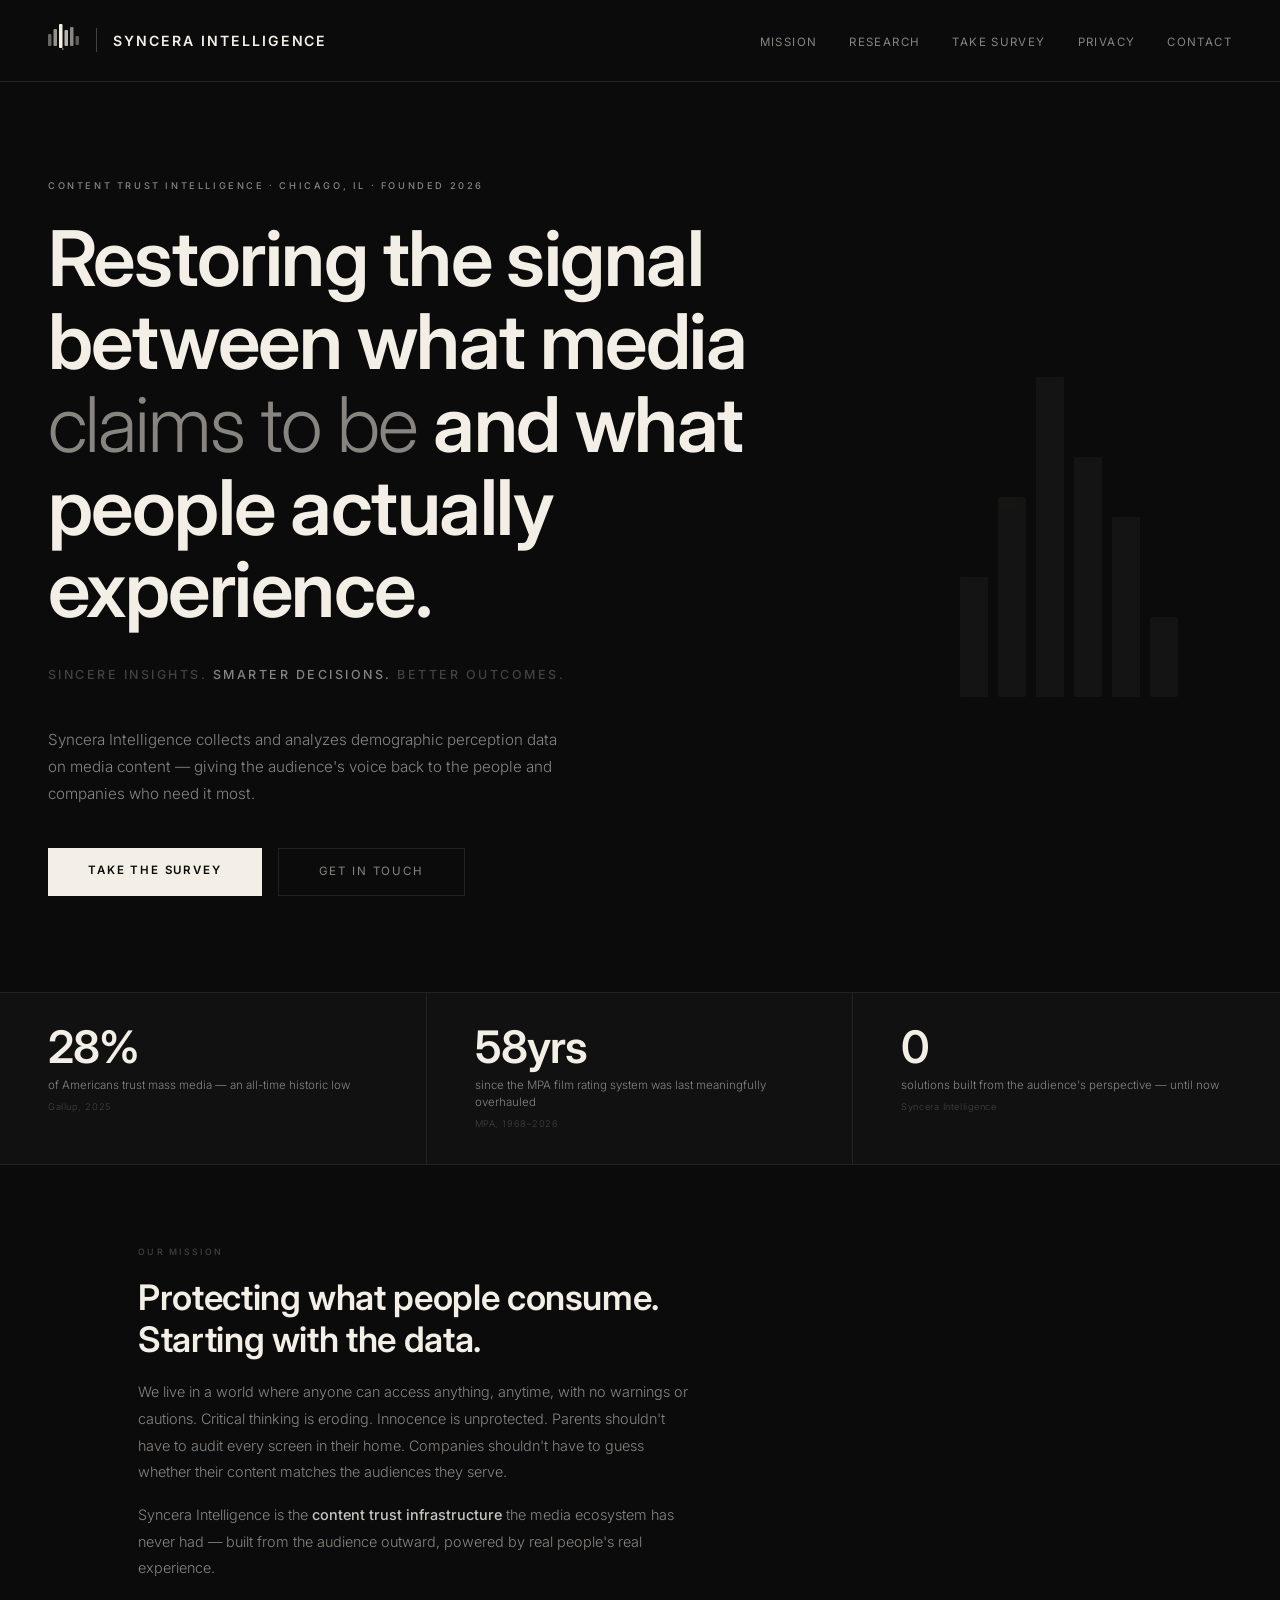
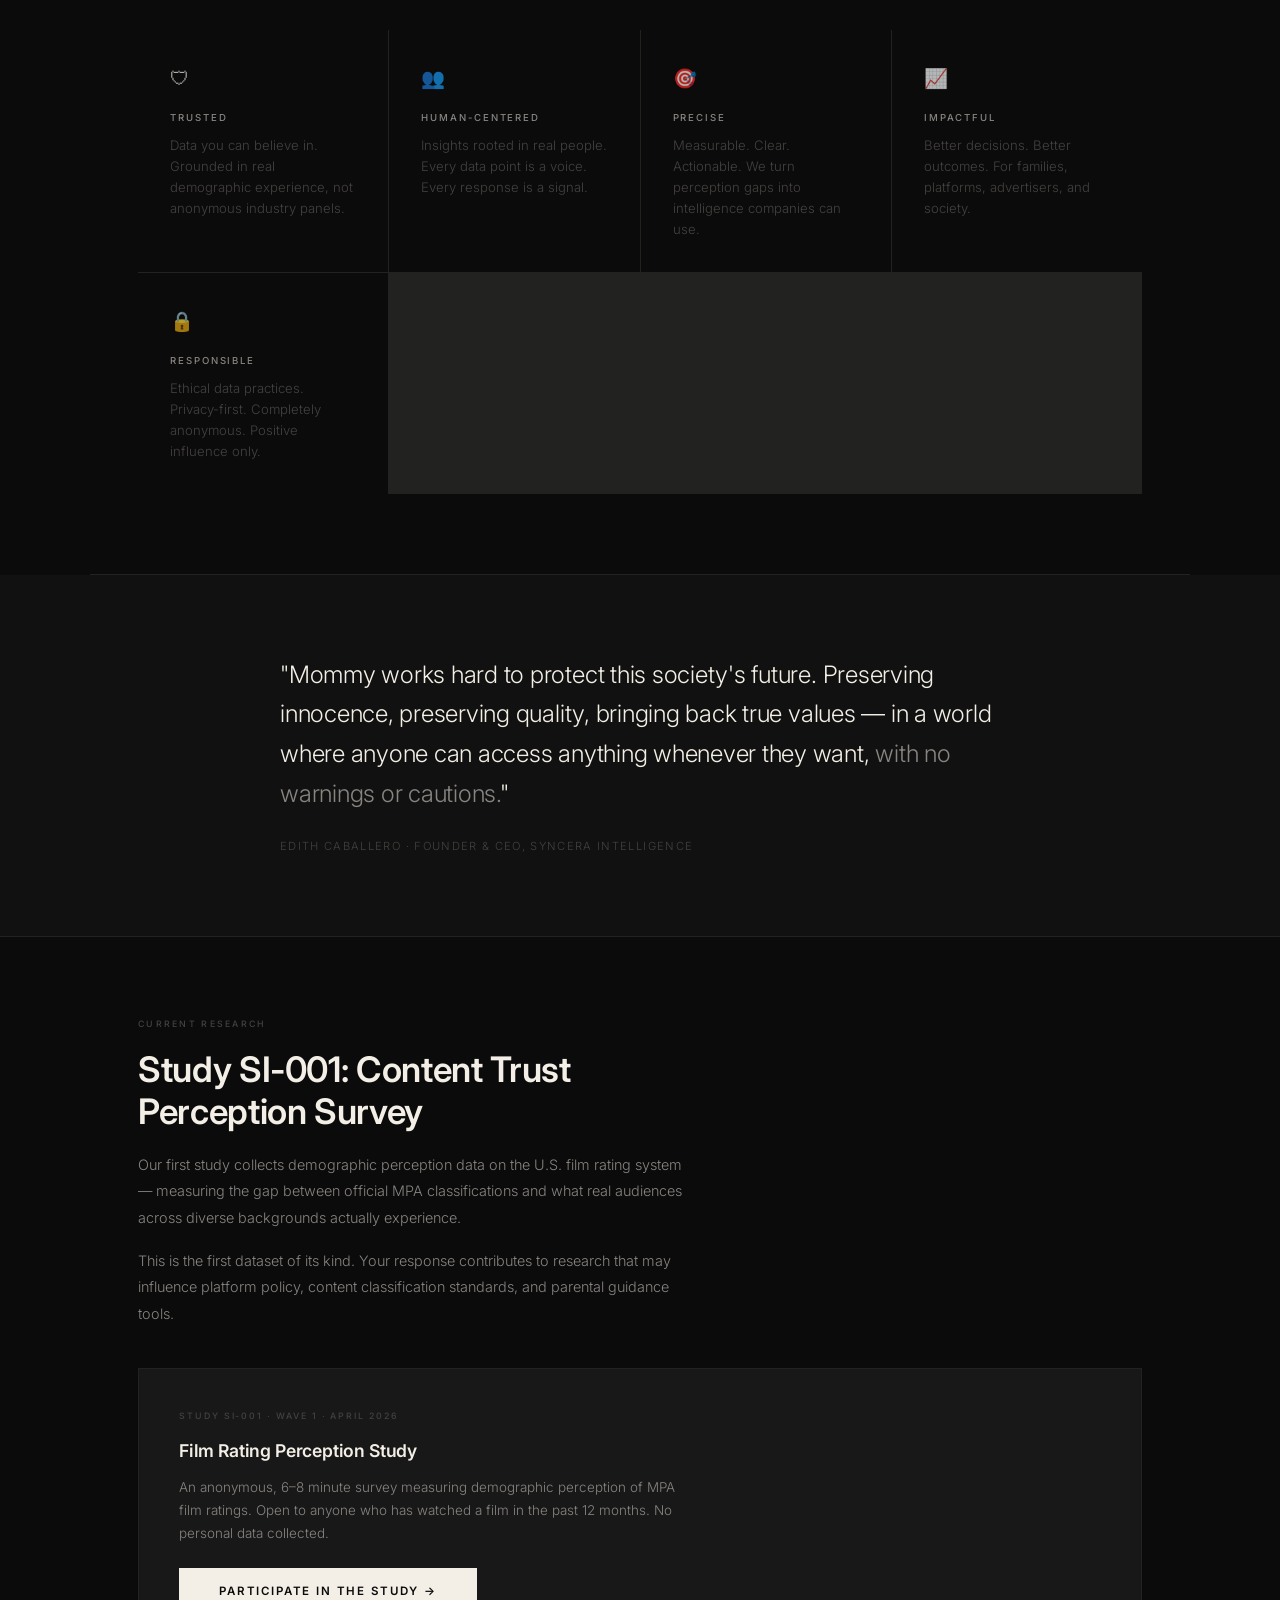
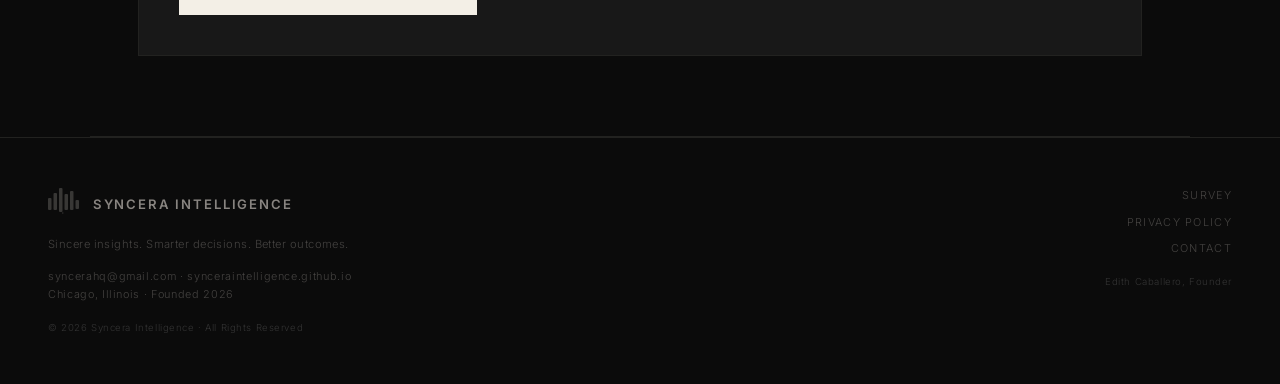
==== index.html @ 9c5837ec "Rename syncera-index.html to index.html" ====
<!DOCTYPE html>
<html lang="en">
<head>
  <meta charset="UTF-8"/>
  <meta name="viewport" content="width=device-width, initial-scale=1.0"/>
  <title>Syncera Intelligence</title>
  <link href="https://fonts.googleapis.com/css2?family=Inter:wght@300;400;500;600&display=swap" rel="stylesheet"/>
  <style>
    *, *::before, *::after { box-sizing: border-box; margin: 0; padding: 0; }

    :root {
      --black:    #0b0b0b;
      --black-2:  #111111;
      --black-3:  #181818;
      --offwhite: #f3efe6;
      --mid:      #888480;
      --dim:      #444240;
      --border:   #222220;
    }

    html { scroll-behavior: smooth; }

    body {
      background: var(--black);
      color: var(--offwhite);
      font-family: 'Inter', sans-serif;
      font-weight: 300;
      line-height: 1.7;
      min-height: 100vh;
    }

    /* NAV */
    nav {
      padding: 1.4rem 3rem;
      display: flex;
      align-items: center;
      justify-content: space-between;
      border-bottom: 1px solid var(--border);
      position: sticky;
      top: 0;
      background: var(--black);
      z-index: 100;
    }

    .nav-brand {
      display: flex;
      align-items: center;
      gap: 1rem;
    }

    .logo-mark svg { width: 32px; height: 28px; }

    .nav-sep { width: 1px; height: 24px; background: var(--dim); }

    .nav-name {
      font-size: 0.88rem;
      font-weight: 600;
      letter-spacing: 0.14em;
      text-transform: uppercase;
      color: var(--offwhite);
    }

    .nav-links {
      display: flex;
      gap: 2rem;
      list-style: none;
    }

    .nav-links a {
      font-size: 0.72rem;
      letter-spacing: 0.12em;
      text-transform: uppercase;
      color: var(--mid);
      text-decoration: none;
      font-weight: 400;
      transition: color 0.15s;
    }

    .nav-links a:hover { color: var(--offwhite); }

    /* HERO */
    .hero {
      min-height: 92vh;
      display: flex;
      flex-direction: column;
      justify-content: center;
      padding: 6rem 3rem;
      border-bottom: 1px solid var(--border);
      position: relative;
      overflow: hidden;
    }

    /* Background bars decoration */
    .hero-bg {
      position: absolute;
      right: 8%;
      top: 50%;
      transform: translateY(-50%);
      display: flex;
      align-items: flex-end;
      gap: 10px;
      opacity: 0.04;
      pointer-events: none;
    }

    .hero-bg-bar {
      width: 28px;
      background: var(--offwhite);
      border-radius: 2px;
    }

    .hero-eyebrow {
      font-size: 0.58rem;
      letter-spacing: 0.28em;
      text-transform: uppercase;
      color: var(--mid);
      margin-bottom: 1.5rem;
      font-weight: 500;
    }

    .hero h1 {
      font-size: clamp(2.4rem, 6vw, 5rem);
      font-weight: 600;
      letter-spacing: -0.02em;
      line-height: 1.08;
      color: var(--offwhite);
      max-width: 720px;
      margin-bottom: 2rem;
    }

    .hero h1 em {
      font-style: normal;
      color: var(--mid);
      font-weight: 300;
    }

    .hero-tagline {
      font-size: 0.78rem;
      letter-spacing: 0.2em;
      text-transform: uppercase;
      color: var(--dim);
      margin-bottom: 2.5rem;
      font-weight: 500;
    }

    .hero-tagline span { color: var(--mid); }

    .hero p {
      font-size: 0.95rem;
      color: var(--mid);
      max-width: 520px;
      line-height: 1.8;
      margin-bottom: 2.5rem;
    }

    .hero-cta {
      display: flex;
      gap: 1rem;
      flex-wrap: wrap;
    }

    .btn-primary {
      background: var(--offwhite);
      color: var(--black);
      padding: 0.85rem 2.5rem;
      font-family: 'Inter', sans-serif;
      font-size: 0.72rem;
      font-weight: 600;
      letter-spacing: 0.16em;
      text-transform: uppercase;
      text-decoration: none;
      transition: background 0.15s;
      display: inline-block;
    }

    .btn-primary:hover { background: #e8e4db; }

    .btn-secondary {
      border: 1px solid var(--border);
      color: var(--mid);
      padding: 0.85rem 2.5rem;
      font-family: 'Inter', sans-serif;
      font-size: 0.72rem;
      font-weight: 400;
      letter-spacing: 0.16em;
      text-transform: uppercase;
      text-decoration: none;
      transition: border-color 0.15s, color 0.15s;
      display: inline-block;
    }

    .btn-secondary:hover { border-color: var(--mid); color: var(--offwhite); }

    /* STATS BAR */
    .stats-bar {
      border-bottom: 1px solid var(--border);
      display: grid;
      grid-template-columns: repeat(3, 1fr);
      background: var(--black-2);
    }

    .stat-item {
      padding: 2rem 3rem;
      border-right: 1px solid var(--border);
    }

    .stat-item:last-child { border-right: none; }

    .stat-num {
      font-size: 2.8rem;
      font-weight: 600;
      color: var(--offwhite);
      letter-spacing: -0.02em;
      line-height: 1;
      margin-bottom: 0.4rem;
    }

    .stat-label {
      font-size: 0.72rem;
      color: var(--mid);
      line-height: 1.5;
    }

    .stat-source {
      font-size: 0.58rem;
      color: var(--dim);
      margin-top: 0.3rem;
      letter-spacing: 0.06em;
    }

    /* SECTION */
    .section {
      padding: 5rem 3rem;
      border-bottom: 1px solid var(--border);
      max-width: 1100px;
      margin: 0 auto;
    }

    .section-eyebrow {
      font-size: 0.55rem;
      letter-spacing: 0.26em;
      text-transform: uppercase;
      color: var(--dim);
      font-weight: 500;
      margin-bottom: 1rem;
    }

    .section h2 {
      font-size: clamp(1.5rem, 3vw, 2.2rem);
      font-weight: 600;
      letter-spacing: -0.01em;
      color: var(--offwhite);
      margin-bottom: 1.2rem;
      max-width: 600px;
      line-height: 1.2;
    }

    .section p {
      font-size: 0.9rem;
      color: var(--mid);
      max-width: 560px;
      line-height: 1.85;
      margin-bottom: 1rem;
    }

    .section p strong { color: var(--light, #c8c4be); font-weight: 500; }

    /* PILLARS */
    .pillars {
      display: grid;
      grid-template-columns: repeat(auto-fit, minmax(220px, 1fr));
      gap: 1px;
      background: var(--border);
      margin-top: 3rem;
    }

    .pillar {
      background: var(--black);
      padding: 2rem;
    }

    .pillar-icon {
      font-size: 1.2rem;
      margin-bottom: 1rem;
      opacity: 0.7;
    }

    .pillar-label {
      font-size: 0.6rem;
      letter-spacing: 0.2em;
      text-transform: uppercase;
      color: var(--mid);
      font-weight: 500;
      margin-bottom: 0.5rem;
    }

    .pillar-text {
      font-size: 0.82rem;
      color: var(--dim);
      line-height: 1.6;
    }

    /* PULLQUOTE */
    .pullquote-section {
      padding: 5rem 3rem;
      border-bottom: 1px solid var(--border);
      background: var(--black-2);
    }

    .pullquote-inner {
      max-width: 720px;
      margin: 0 auto;
    }

    blockquote {
      font-size: clamp(1.1rem, 2.5vw, 1.5rem);
      font-weight: 300;
      color: var(--offwhite);
      line-height: 1.65;
      letter-spacing: -0.01em;
      margin-bottom: 1.5rem;
    }

    blockquote em { color: var(--mid); font-style: normal; }

    .quote-attr {
      font-size: 0.7rem;
      color: var(--dim);
      letter-spacing: 0.12em;
      text-transform: uppercase;
    }

    /* STUDY SECTION */
    .study-block {
      background: var(--black-3);
      border: 1px solid var(--border);
      padding: 2.5rem;
      margin-top: 2.5rem;
    }

    .study-label {
      font-size: 0.55rem;
      letter-spacing: 0.22em;
      text-transform: uppercase;
      color: var(--dim);
      font-weight: 500;
      margin-bottom: 0.8rem;
    }

    .study-title {
      font-size: 1.1rem;
      font-weight: 600;
      color: var(--offwhite);
      margin-bottom: 0.6rem;
      letter-spacing: -0.01em;
    }

    .study-desc {
      font-size: 0.84rem;
      color: var(--mid);
      line-height: 1.7;
      margin-bottom: 1.5rem;
      max-width: 520px;
    }

    /* FOOTER */
    footer {
      padding: 3rem;
      border-top: 1px solid var(--border);
      display: grid;
      grid-template-columns: 1fr auto;
      gap: 2rem;
      align-items: start;
    }

    .footer-left {}

    .footer-brand-full {
      display: flex;
      align-items: center;
      gap: 0.8rem;
      margin-bottom: 0.8rem;
    }

    .footer-name {
      font-size: 0.82rem;
      font-weight: 600;
      letter-spacing: 0.14em;
      text-transform: uppercase;
      color: var(--mid);
    }

    .footer-tagline {
      font-size: 0.7rem;
      color: var(--dim);
      margin-bottom: 0.8rem;
      letter-spacing: 0.04em;
    }

    .footer-contact {
      font-size: 0.68rem;
      color: var(--dim);
      letter-spacing: 0.06em;
    }

    .footer-contact a { color: var(--dim); text-decoration: underline; }

    .footer-links {
      display: flex;
      flex-direction: column;
      gap: 0.5rem;
      align-items: flex-end;
    }

    .footer-links a {
      font-size: 0.68rem;
      letter-spacing: 0.12em;
      text-transform: uppercase;
      color: var(--dim);
      text-decoration: none;
      transition: color 0.12s;
    }

    .footer-links a:hover { color: var(--mid); }

    .footer-copy {
      font-size: 0.6rem;
      color: #333;
      letter-spacing: 0.06em;
      margin-top: 0.5rem;
    }

    @media (max-width: 640px) {
      nav, .hero, .section, footer, .pullquote-section { padding-left: 1.5rem; padding-right: 1.5rem; }
      .stats-bar { grid-template-columns: 1fr; }
      .stat-item { border-right: none; border-bottom: 1px solid var(--border); }
      .hero h1 { font-size: 2rem; }
      footer { grid-template-columns: 1fr; }
      .footer-links { align-items: flex-start; }
      .nav-links { display: none; }
    }
  </style>
</head>
<body>

<!-- NAV -->
<nav>
  <div class="nav-brand">
    <div class="logo-mark">
      <svg viewBox="0 0 32 28" fill="none" xmlns="http://www.w3.org/2000/svg">
        <rect x="0" y="12" width="3.5" height="12" rx="1" fill="#f3efe6" opacity="0.4"/>
        <rect x="5.5" y="7" width="3.5" height="17" rx="1" fill="#f3efe6" opacity="0.6"/>
        <rect x="11" y="2" width="3.5" height="24" rx="1" fill="#f3efe6"/>
        <rect x="16.5" y="8" width="3.5" height="16" rx="1" fill="#f3efe6" opacity="0.75"/>
        <rect x="22" y="5" width="3.5" height="19" rx="1" fill="#f3efe6" opacity="0.55"/>
        <rect x="27.5" y="14" width="3.5" height="9" rx="1" fill="#f3efe6" opacity="0.35"/>
        <rect x="14" y="26" width="1.5" height="2" rx="0.75" fill="#f3efe6" opacity="0.5"/>
      </svg>
    </div>
    <div class="nav-sep"></div>
    <div class="nav-name">Syncera Intelligence</div>
  </div>
  <ul class="nav-links">
    <li><a href="#mission">Mission</a></li>
    <li><a href="#study">Research</a></li>
    <li><a href="survey.html">Take Survey</a></li>
    <li><a href="privacy.html">Privacy</a></li>
    <li><a href="mailto:syncerahq@gmail.com">Contact</a></li>
  </ul>
</nav>

<!-- HERO -->
<section class="hero">
  <div class="hero-bg" aria-hidden="true">
    <div class="hero-bg-bar" style="height:120px"></div>
    <div class="hero-bg-bar" style="height:200px"></div>
    <div class="hero-bg-bar" style="height:320px"></div>
    <div class="hero-bg-bar" style="height:240px"></div>
    <div class="hero-bg-bar" style="height:180px"></div>
    <div class="hero-bg-bar" style="height:80px"></div>
  </div>

  <div class="hero-eyebrow">Content Trust Intelligence · Chicago, IL · Founded 2026</div>
  <h1>Restoring the signal between what media <em>claims to be</em> and what people actually experience.</h1>
  <div class="hero-tagline">Sincere insights. <span>Smarter decisions.</span> Better outcomes.</div>
  <p>Syncera Intelligence collects and analyzes demographic perception data on media content — giving the audience's voice back to the people and companies who need it most.</p>
  <div class="hero-cta">
    <a href="survey.html" class="btn-primary">Take the Survey</a>
    <a href="mailto:syncerahq@gmail.com" class="btn-secondary">Get in Touch</a>
  </div>
</section>

<!-- STATS BAR -->
<div class="stats-bar">
  <div class="stat-item">
    <div class="stat-num">28%</div>
    <div class="stat-label">of Americans trust mass media — an all-time historic low</div>
    <div class="stat-source">Gallup, 2025</div>
  </div>
  <div class="stat-item">
    <div class="stat-num">58yrs</div>
    <div class="stat-label">since the MPA film rating system was last meaningfully overhauled</div>
    <div class="stat-source">MPA, 1968–2026</div>
  </div>
  <div class="stat-item">
    <div class="stat-num">0</div>
    <div class="stat-label">solutions built from the audience's perspective — until now</div>
    <div class="stat-source">Syncera Intelligence</div>
  </div>
</div>

<!-- MISSION -->
<section class="section" id="mission">
  <div class="section-eyebrow">Our Mission</div>
  <h2>Protecting what people consume. Starting with the data.</h2>
  <p>We live in a world where anyone can access anything, anytime, with no warnings or cautions. Critical thinking is eroding. Innocence is unprotected. Parents shouldn't have to audit every screen in their home. Companies shouldn't have to guess whether their content matches the audiences they serve.</p>
  <p>Syncera Intelligence is the <strong>content trust infrastructure</strong> the media ecosystem has never had — built from the audience outward, powered by real people's real experience.</p>

  <div class="pillars">
    <div class="pillar">
      <div class="pillar-icon">🛡</div>
      <div class="pillar-label">Trusted</div>
      <div class="pillar-text">Data you can believe in. Grounded in real demographic experience, not anonymous industry panels.</div>
    </div>
    <div class="pillar">
      <div class="pillar-icon">👥</div>
      <div class="pillar-label">Human-Centered</div>
      <div class="pillar-text">Insights rooted in real people. Every data point is a voice. Every response is a signal.</div>
    </div>
    <div class="pillar">
      <div class="pillar-icon">🎯</div>
      <div class="pillar-label">Precise</div>
      <div class="pillar-text">Measurable. Clear. Actionable. We turn perception gaps into intelligence companies can use.</div>
    </div>
    <div class="pillar">
      <div class="pillar-icon">📈</div>
      <div class="pillar-label">Impactful</div>
      <div class="pillar-text">Better decisions. Better outcomes. For families, platforms, advertisers, and society.</div>
    </div>
    <div class="pillar">
      <div class="pillar-icon">🔒</div>
      <div class="pillar-label">Responsible</div>
      <div class="pillar-text">Ethical data practices. Privacy-first. Completely anonymous. Positive influence only.</div>
    </div>
  </div>
</section>

<!-- PULLQUOTE -->
<div class="pullquote-section">
  <div class="pullquote-inner">
    <blockquote>"Mommy works hard to protect this society's future. Preserving innocence, preserving quality, bringing back true values — in a world where anyone can access anything whenever they want, <em>with no warnings or cautions.</em>"</blockquote>
    <div class="quote-attr">Edith Caballero · Founder & CEO, Syncera Intelligence</div>
  </div>
</div>

<!-- STUDY -->
<section class="section" id="study">
  <div class="section-eyebrow">Current Research</div>
  <h2>Study SI-001: Content Trust Perception Survey</h2>
  <p>Our first study collects demographic perception data on the U.S. film rating system — measuring the gap between official MPA classifications and what real audiences across diverse backgrounds actually experience.</p>
  <p>This is the first dataset of its kind. Your response contributes to research that may influence platform policy, content classification standards, and parental guidance tools.</p>

  <div class="study-block">
    <div class="study-label">Study SI-001 · Wave 1 · April 2026</div>
    <div class="study-title">Film Rating Perception Study</div>
    <div class="study-desc">An anonymous, 6–8 minute survey measuring demographic perception of MPA film ratings. Open to anyone who has watched a film in the past 12 months. No personal data collected.</div>
    <a href="survey.html" class="btn-primary">Participate in the Study →</a>
  </div>
</section>

<!-- FOOTER -->
<footer>
  <div class="footer-left">
    <div class="footer-brand-full">
      <div class="logo-mark">
        <svg viewBox="0 0 32 28" fill="none" xmlns="http://www.w3.org/2000/svg">
          <rect x="0" y="12" width="3.5" height="12" rx="1" fill="#444240" opacity="0.8"/>
          <rect x="5.5" y="7" width="3.5" height="17" rx="1" fill="#444240" opacity="0.8"/>
          <rect x="11" y="2" width="3.5" height="24" rx="1" fill="#444240" opacity="0.8"/>
          <rect x="16.5" y="8" width="3.5" height="16" rx="1" fill="#444240" opacity="0.8"/>
          <rect x="22" y="5" width="3.5" height="19" rx="1" fill="#444240" opacity="0.8"/>
          <rect x="27.5" y="14" width="3.5" height="9" rx="1" fill="#444240" opacity="0.8"/>
          <rect x="14" y="26" width="1.5" height="2" rx="0.75" fill="#444240" opacity="0.5"/>
        </svg>
      </div>
      <div class="footer-name">Syncera Intelligence</div>
    </div>
    <div class="footer-tagline">Sincere insights. Smarter decisions. Better outcomes.</div>
    <div class="footer-contact">
      syncerahq@gmail.com · synceraintelligence.github.io<br/>
      Chicago, Illinois · Founded 2026
    </div>
    <div class="footer-copy" style="margin-top:1rem">© 2026 Syncera Intelligence · All Rights Reserved</div>
  </div>
  <div class="footer-links">
    <a href="survey.html">Survey</a>
    <a href="privacy.html">Privacy Policy</a>
    <a href="mailto:syncerahq@gmail.com">Contact</a>
    <div class="footer-copy">Edith Caballero, Founder</div>
  </div>
</footer>

</body>
</html>
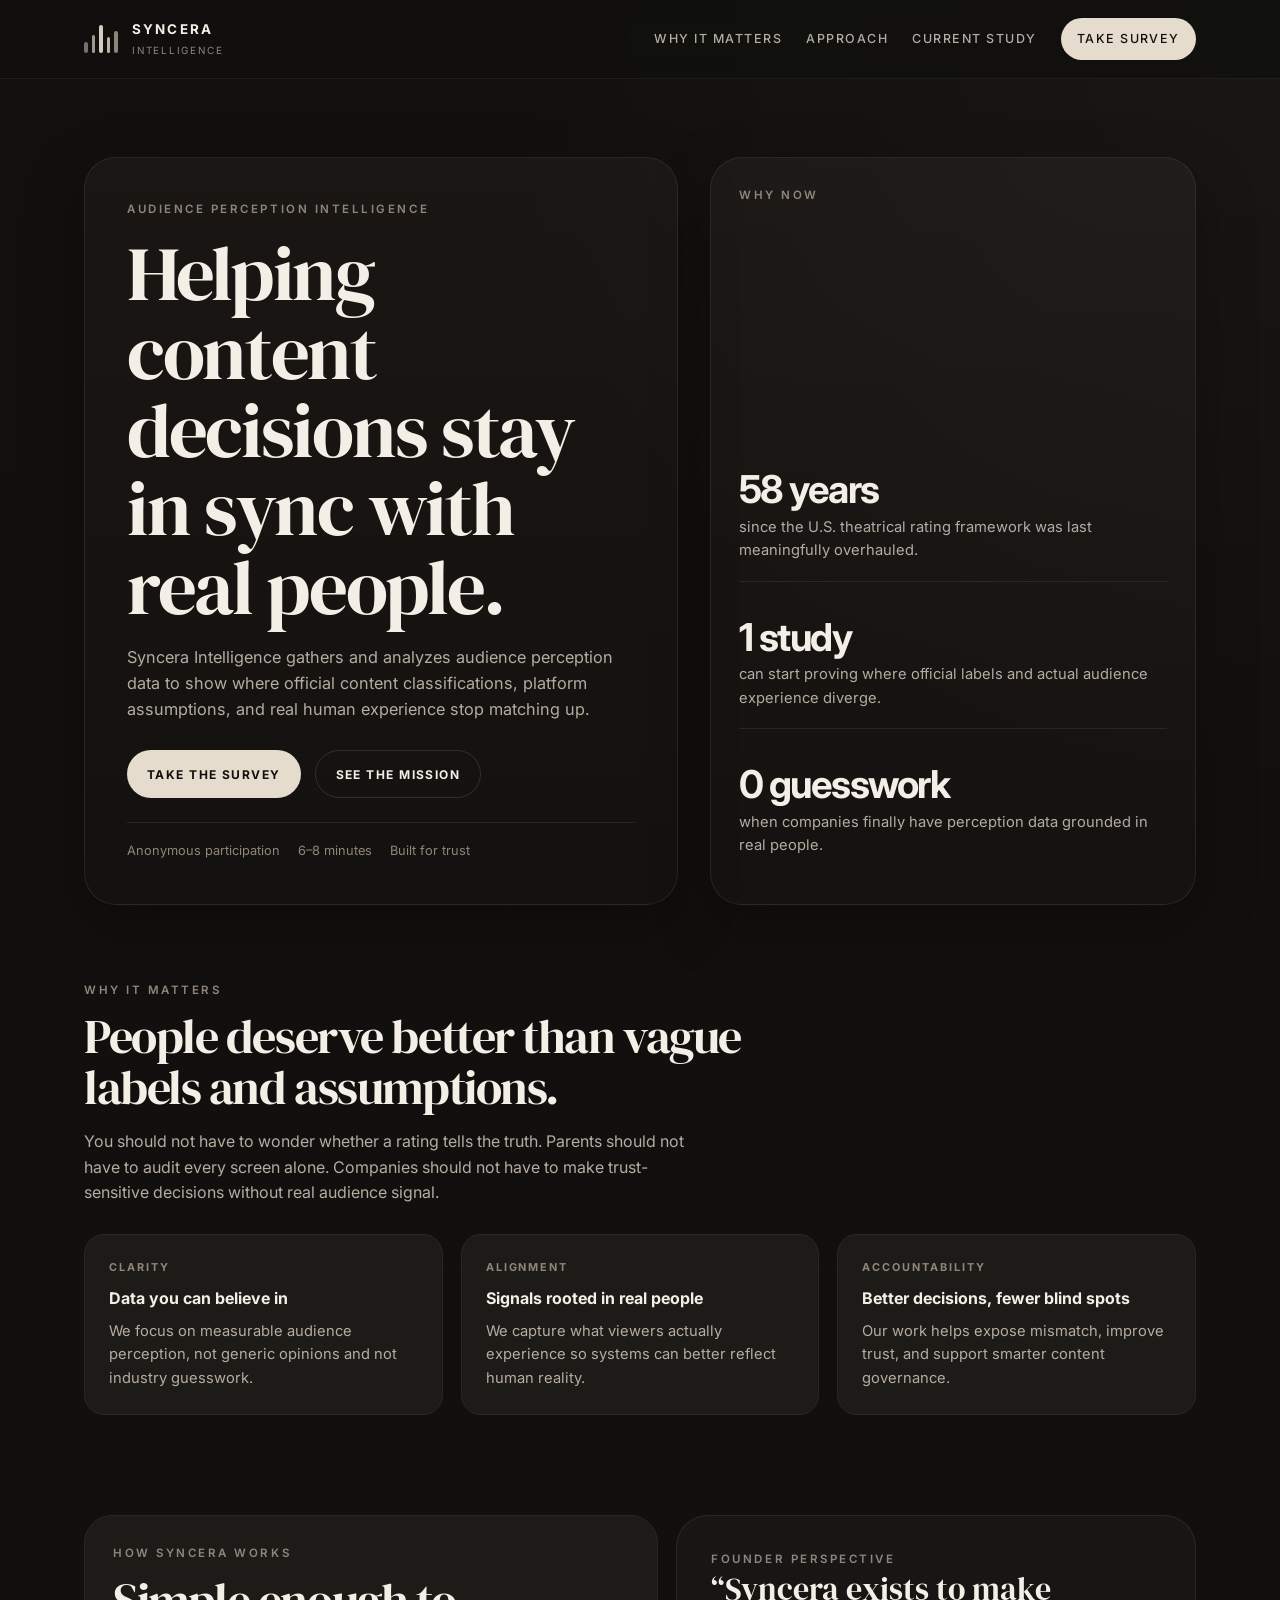
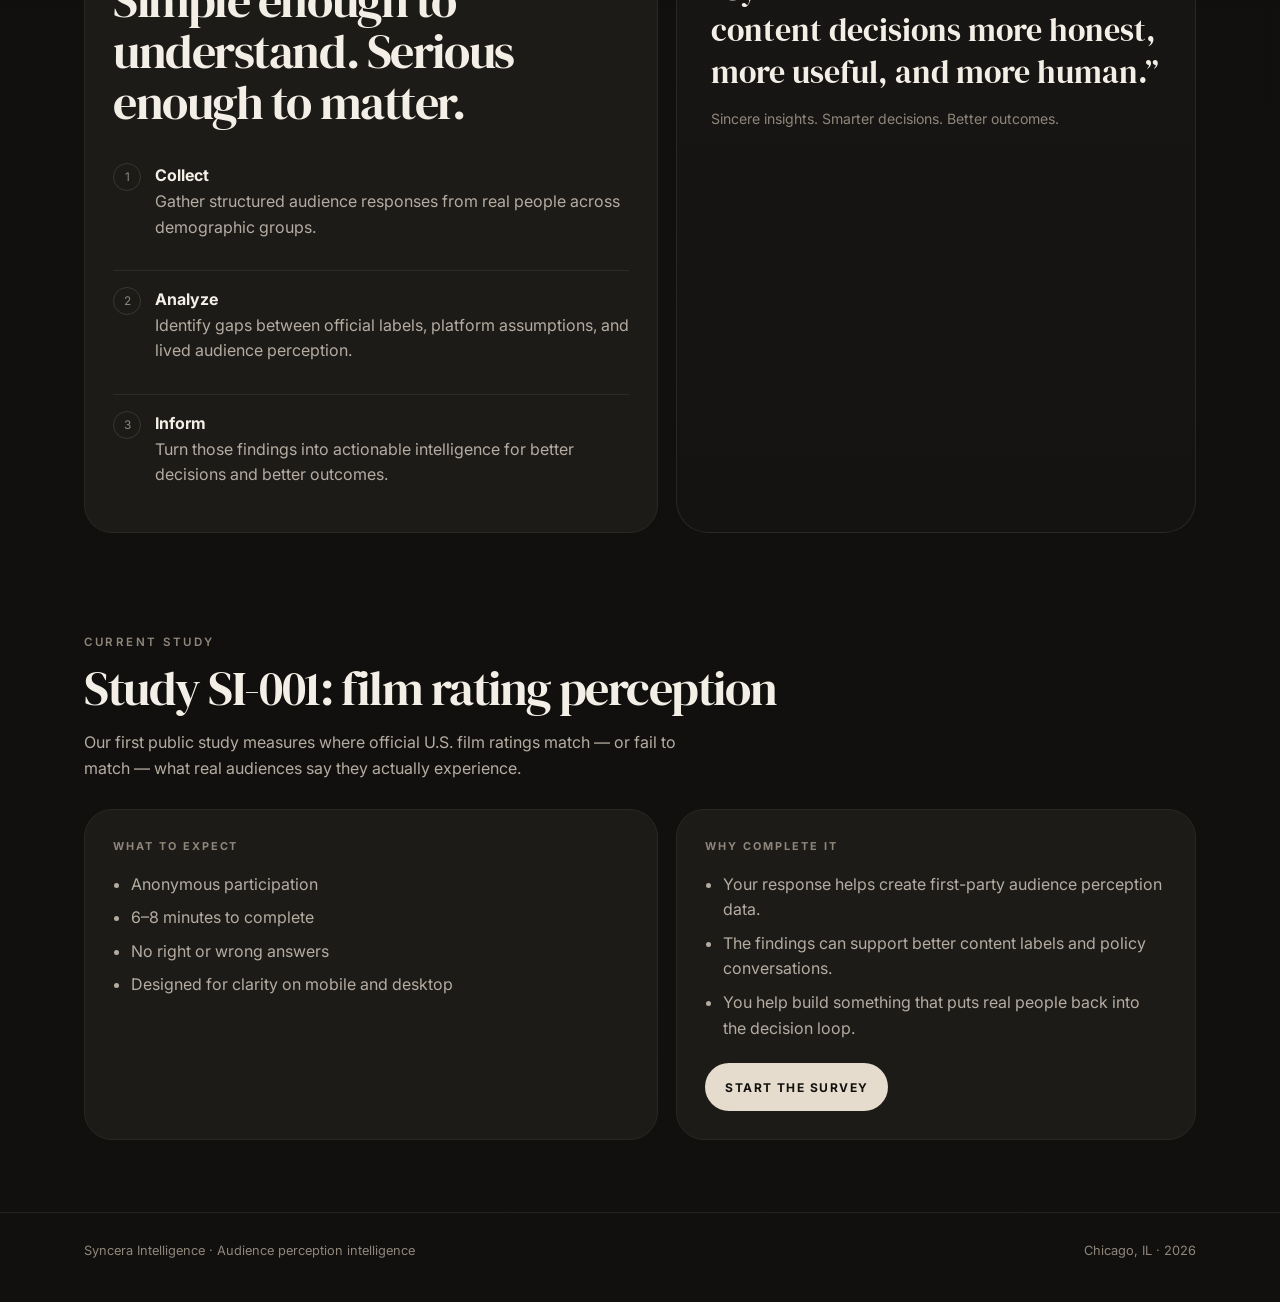
==== commit 875ed4b9: "Rename syncera_index_rewrite.html to index.html" ====
--- a/index.html
+++ b/index.html
@@ -1,604 +1,381 @@
 <!DOCTYPE html>
 <html lang="en">
 <head>
-  <meta charset="UTF-8"/>
-  <meta name="viewport" content="width=device-width, initial-scale=1.0"/>
+  <meta charset="UTF-8" />
+  <meta name="viewport" content="width=device-width, initial-scale=1.0" />
   <title>Syncera Intelligence</title>
-  <link href="https://fonts.googleapis.com/css2?family=Inter:wght@300;400;500;600&display=swap" rel="stylesheet"/>
+  <link rel="preconnect" href="https://fonts.googleapis.com">
+  <link rel="preconnect" href="https://fonts.gstatic.com" crossorigin>
+  <link href="https://fonts.googleapis.com/css2?family=Inter:wght@300;400;500;600;700&family=DM+Serif+Display:ital@0;1&display=swap" rel="stylesheet">
   <style>
-    *, *::before, *::after { box-sizing: border-box; margin: 0; padding: 0; }
-
-    :root {
-      --black:    #0b0b0b;
-      --black-2:  #111111;
-      --black-3:  #181818;
-      --offwhite: #f3efe6;
-      --mid:      #888480;
-      --dim:      #444240;
-      --border:   #222220;
-    }
-
-    html { scroll-behavior: smooth; }
-
-    body {
-      background: var(--black);
-      color: var(--offwhite);
-      font-family: 'Inter', sans-serif;
-      font-weight: 300;
-      line-height: 1.7;
-      min-height: 100vh;
-    }
-
-    /* NAV */
-    nav {
-      padding: 1.4rem 3rem;
-      display: flex;
-      align-items: center;
-      justify-content: space-between;
-      border-bottom: 1px solid var(--border);
-      position: sticky;
-      top: 0;
-      background: var(--black);
-      z-index: 100;
-    }
-
-    .nav-brand {
-      display: flex;
-      align-items: center;
-      gap: 1rem;
-    }
-
-    .logo-mark svg { width: 32px; height: 28px; }
-
-    .nav-sep { width: 1px; height: 24px; background: var(--dim); }
-
-    .nav-name {
-      font-size: 0.88rem;
-      font-weight: 600;
-      letter-spacing: 0.14em;
-      text-transform: uppercase;
-      color: var(--offwhite);
-    }
-
-    .nav-links {
-      display: flex;
-      gap: 2rem;
-      list-style: none;
-    }
-
-    .nav-links a {
-      font-size: 0.72rem;
-      letter-spacing: 0.12em;
-      text-transform: uppercase;
-      color: var(--mid);
-      text-decoration: none;
-      font-weight: 400;
-      transition: color 0.15s;
-    }
-
-    .nav-links a:hover { color: var(--offwhite); }
-
-    /* HERO */
-    .hero {
-      min-height: 92vh;
-      display: flex;
-      flex-direction: column;
-      justify-content: center;
-      padding: 6rem 3rem;
-      border-bottom: 1px solid var(--border);
-      position: relative;
-      overflow: hidden;
-    }
-
-    /* Background bars decoration */
-    .hero-bg {
-      position: absolute;
-      right: 8%;
-      top: 50%;
-      transform: translateY(-50%);
-      display: flex;
-      align-items: flex-end;
-      gap: 10px;
-      opacity: 0.04;
-      pointer-events: none;
-    }
-
-    .hero-bg-bar {
-      width: 28px;
-      background: var(--offwhite);
-      border-radius: 2px;
-    }
-
-    .hero-eyebrow {
-      font-size: 0.58rem;
-      letter-spacing: 0.28em;
-      text-transform: uppercase;
-      color: var(--mid);
-      margin-bottom: 1.5rem;
-      font-weight: 500;
-    }
-
-    .hero h1 {
-      font-size: clamp(2.4rem, 6vw, 5rem);
-      font-weight: 600;
-      letter-spacing: -0.02em;
-      line-height: 1.08;
-      color: var(--offwhite);
-      max-width: 720px;
-      margin-bottom: 2rem;
-    }
-
-    .hero h1 em {
-      font-style: normal;
-      color: var(--mid);
-      font-weight: 300;
-    }
-
-    .hero-tagline {
-      font-size: 0.78rem;
-      letter-spacing: 0.2em;
-      text-transform: uppercase;
-      color: var(--dim);
-      margin-bottom: 2.5rem;
-      font-weight: 500;
-    }
-
-    .hero-tagline span { color: var(--mid); }
-
-    .hero p {
-      font-size: 0.95rem;
-      color: var(--mid);
-      max-width: 520px;
-      line-height: 1.8;
-      margin-bottom: 2.5rem;
-    }
-
-    .hero-cta {
-      display: flex;
-      gap: 1rem;
-      flex-wrap: wrap;
-    }
-
-    .btn-primary {
-      background: var(--offwhite);
-      color: var(--black);
-      padding: 0.85rem 2.5rem;
-      font-family: 'Inter', sans-serif;
-      font-size: 0.72rem;
-      font-weight: 600;
-      letter-spacing: 0.16em;
-      text-transform: uppercase;
-      text-decoration: none;
-      transition: background 0.15s;
-      display: inline-block;
-    }
-
-    .btn-primary:hover { background: #e8e4db; }
-
-    .btn-secondary {
-      border: 1px solid var(--border);
-      color: var(--mid);
-      padding: 0.85rem 2.5rem;
-      font-family: 'Inter', sans-serif;
-      font-size: 0.72rem;
-      font-weight: 400;
-      letter-spacing: 0.16em;
-      text-transform: uppercase;
-      text-decoration: none;
-      transition: border-color 0.15s, color 0.15s;
-      display: inline-block;
-    }
-
-    .btn-secondary:hover { border-color: var(--mid); color: var(--offwhite); }
-
-    /* STATS BAR */
-    .stats-bar {
-      border-bottom: 1px solid var(--border);
-      display: grid;
-      grid-template-columns: repeat(3, 1fr);
-      background: var(--black-2);
-    }
-
-    .stat-item {
-      padding: 2rem 3rem;
-      border-right: 1px solid var(--border);
-    }
-
-    .stat-item:last-child { border-right: none; }
-
-    .stat-num {
-      font-size: 2.8rem;
-      font-weight: 600;
-      color: var(--offwhite);
-      letter-spacing: -0.02em;
-      line-height: 1;
-      margin-bottom: 0.4rem;
-    }
-
-    .stat-label {
-      font-size: 0.72rem;
-      color: var(--mid);
-      line-height: 1.5;
-    }
-
-    .stat-source {
-      font-size: 0.58rem;
-      color: var(--dim);
-      margin-top: 0.3rem;
-      letter-spacing: 0.06em;
-    }
-
-    /* SECTION */
-    .section {
-      padding: 5rem 3rem;
-      border-bottom: 1px solid var(--border);
-      max-width: 1100px;
-      margin: 0 auto;
-    }
-
-    .section-eyebrow {
-      font-size: 0.55rem;
-      letter-spacing: 0.26em;
-      text-transform: uppercase;
-      color: var(--dim);
-      font-weight: 500;
-      margin-bottom: 1rem;
-    }
-
-    .section h2 {
-      font-size: clamp(1.5rem, 3vw, 2.2rem);
-      font-weight: 600;
-      letter-spacing: -0.01em;
-      color: var(--offwhite);
-      margin-bottom: 1.2rem;
-      max-width: 600px;
-      line-height: 1.2;
-    }
-
-    .section p {
-      font-size: 0.9rem;
-      color: var(--mid);
-      max-width: 560px;
-      line-height: 1.85;
-      margin-bottom: 1rem;
-    }
-
-    .section p strong { color: var(--light, #c8c4be); font-weight: 500; }
-
-    /* PILLARS */
-    .pillars {
-      display: grid;
-      grid-template-columns: repeat(auto-fit, minmax(220px, 1fr));
-      gap: 1px;
-      background: var(--border);
-      margin-top: 3rem;
-    }
-
-    .pillar {
-      background: var(--black);
-      padding: 2rem;
-    }
-
-    .pillar-icon {
-      font-size: 1.2rem;
-      margin-bottom: 1rem;
-      opacity: 0.7;
-    }
-
-    .pillar-label {
-      font-size: 0.6rem;
-      letter-spacing: 0.2em;
-      text-transform: uppercase;
-      color: var(--mid);
-      font-weight: 500;
-      margin-bottom: 0.5rem;
-    }
-
-    .pillar-text {
-      font-size: 0.82rem;
-      color: var(--dim);
-      line-height: 1.6;
-    }
-
-    /* PULLQUOTE */
-    .pullquote-section {
-      padding: 5rem 3rem;
-      border-bottom: 1px solid var(--border);
-      background: var(--black-2);
-    }
-
-    .pullquote-inner {
-      max-width: 720px;
-      margin: 0 auto;
-    }
-
-    blockquote {
-      font-size: clamp(1.1rem, 2.5vw, 1.5rem);
-      font-weight: 300;
-      color: var(--offwhite);
-      line-height: 1.65;
-      letter-spacing: -0.01em;
-      margin-bottom: 1.5rem;
-    }
-
-    blockquote em { color: var(--mid); font-style: normal; }
-
-    .quote-attr {
-      font-size: 0.7rem;
-      color: var(--dim);
-      letter-spacing: 0.12em;
-      text-transform: uppercase;
-    }
-
-    /* STUDY SECTION */
-    .study-block {
-      background: var(--black-3);
-      border: 1px solid var(--border);
-      padding: 2.5rem;
-      margin-top: 2.5rem;
-    }
-
-    .study-label {
-      font-size: 0.55rem;
-      letter-spacing: 0.22em;
-      text-transform: uppercase;
-      color: var(--dim);
-      font-weight: 500;
-      margin-bottom: 0.8rem;
-    }
-
-    .study-title {
-      font-size: 1.1rem;
-      font-weight: 600;
-      color: var(--offwhite);
-      margin-bottom: 0.6rem;
-      letter-spacing: -0.01em;
-    }
-
-    .study-desc {
-      font-size: 0.84rem;
-      color: var(--mid);
-      line-height: 1.7;
-      margin-bottom: 1.5rem;
-      max-width: 520px;
-    }
-
-    /* FOOTER */
-    footer {
-      padding: 3rem;
-      border-top: 1px solid var(--border);
-      display: grid;
-      grid-template-columns: 1fr auto;
-      gap: 2rem;
-      align-items: start;
-    }
-
-    .footer-left {}
-
-    .footer-brand-full {
-      display: flex;
-      align-items: center;
-      gap: 0.8rem;
-      margin-bottom: 0.8rem;
-    }
-
-    .footer-name {
-      font-size: 0.82rem;
-      font-weight: 600;
-      letter-spacing: 0.14em;
-      text-transform: uppercase;
-      color: var(--mid);
-    }
-
-    .footer-tagline {
-      font-size: 0.7rem;
-      color: var(--dim);
-      margin-bottom: 0.8rem;
-      letter-spacing: 0.04em;
-    }
-
-    .footer-contact {
-      font-size: 0.68rem;
-      color: var(--dim);
-      letter-spacing: 0.06em;
-    }
-
-    .footer-contact a { color: var(--dim); text-decoration: underline; }
-
-    .footer-links {
-      display: flex;
-      flex-direction: column;
-      gap: 0.5rem;
-      align-items: flex-end;
-    }
-
-    .footer-links a {
-      font-size: 0.68rem;
-      letter-spacing: 0.12em;
-      text-transform: uppercase;
-      color: var(--dim);
-      text-decoration: none;
-      transition: color 0.12s;
-    }
-
-    .footer-links a:hover { color: var(--mid); }
-
-    .footer-copy {
-      font-size: 0.6rem;
-      color: #333;
-      letter-spacing: 0.06em;
-      margin-top: 0.5rem;
-    }
-
-    @media (max-width: 640px) {
-      nav, .hero, .section, footer, .pullquote-section { padding-left: 1.5rem; padding-right: 1.5rem; }
-      .stats-bar { grid-template-columns: 1fr; }
-      .stat-item { border-right: none; border-bottom: 1px solid var(--border); }
-      .hero h1 { font-size: 2rem; }
-      footer { grid-template-columns: 1fr; }
-      .footer-links { align-items: flex-start; }
-      .nav-links { display: none; }
+    :root{
+      --bg:#11100e;
+      --bg-2:#171614;
+      --panel:#1d1b18;
+      --border:#2a2723;
+      --text:#f4efe6;
+      --muted:#b5aca1;
+      --soft:#8f867b;
+      --accent:#e6dccd;
+      --max:1160px;
+      --radius:20px;
+      --shadow:0 20px 60px rgba(0,0,0,.25);
+    }
+    *{box-sizing:border-box}
+    html{scroll-behavior:smooth}
+    body{
+      margin:0;
+      background:
+        radial-gradient(circle at top right, rgba(255,255,255,.03), transparent 26%),
+        linear-gradient(180deg, #120f0d 0%, #11100e 100%);
+      color:var(--text);
+      font-family:Inter,system-ui,sans-serif;
+      line-height:1.6;
+    }
+    a{text-decoration:none;color:inherit}
+    .wrap{max-width:var(--max); margin:0 auto; padding:0 24px}
+    .eyebrow{
+      color:var(--soft);
+      text-transform:uppercase;
+      letter-spacing:.22em;
+      font-size:.72rem;
+      font-weight:600;
+    }
+    .nav{
+      position:sticky; top:0; z-index:50;
+      backdrop-filter: blur(10px);
+      background:rgba(17,16,14,.82);
+      border-bottom:1px solid rgba(255,255,255,.06);
+    }
+    .nav-inner{
+      max-width:var(--max); margin:0 auto; padding:18px 24px;
+      display:flex; align-items:center; justify-content:space-between; gap:16px;
+    }
+    .brand{display:flex; align-items:center; gap:14px}
+    .mark{
+      width:34px; height:28px; display:grid; grid-template-columns:repeat(5,1fr); gap:4px; align-items:end;
+    }
+    .mark span{
+      display:block; border-radius:999px; background:var(--accent); opacity:.92;
+    }
+    .mark span:nth-child(1){height:11px; opacity:.48}
+    .mark span:nth-child(2){height:18px; opacity:.68}
+    .mark span:nth-child(3){height:28px}
+    .mark span:nth-child(4){height:16px; opacity:.8}
+    .mark span:nth-child(5){height:22px; opacity:.58}
+    .brand-copy{display:flex; flex-direction:column; gap:2px}
+    .brand-name{
+      font-size:.84rem; font-weight:700; letter-spacing:.16em; text-transform:uppercase;
+    }
+    .brand-sub{
+      font-size:.62rem; color:var(--soft); letter-spacing:.18em; text-transform:uppercase;
+    }
+    .nav-links{display:flex; gap:24px; align-items:center}
+    .nav-links a{
+      color:var(--muted); font-size:.78rem; text-transform:uppercase; letter-spacing:.12em; font-weight:500;
+    }
+    .nav-links .cta{
+      color:#11100e; background:var(--accent); padding:11px 16px; border-radius:999px;
+    }
+
+    .hero{padding:78px 0 48px}
+    .hero-grid{
+      display:grid; grid-template-columns:1.1fr .9fr; gap:32px; align-items:stretch;
+    }
+    .hero-copy{
+      background:linear-gradient(180deg, rgba(255,255,255,.03), rgba(255,255,255,.01));
+      border:1px solid rgba(255,255,255,.08);
+      border-radius:32px;
+      padding:42px;
+      box-shadow:var(--shadow);
+    }
+    h1{
+      margin:16px 0 18px;
+      font-family:"DM Serif Display", serif;
+      font-weight:400;
+      line-height:1.02;
+      letter-spacing:-.03em;
+      font-size:clamp(2.6rem,6vw,5.3rem);
+    }
+    .hero-copy p{
+      max-width:58ch; color:var(--muted); font-size:1.02rem; margin:0 0 28px;
+    }
+    .hero-actions{display:flex; gap:14px; flex-wrap:wrap; margin-bottom:24px}
+    .btn{
+      display:inline-flex; align-items:center; justify-content:center;
+      min-height:48px; padding:0 20px; border-radius:999px; font-weight:700;
+      text-transform:uppercase; letter-spacing:.12em; font-size:.75rem;
+      transition:.18s ease;
+    }
+    .btn-primary{background:var(--accent); color:#11100e}
+    .btn-primary:hover{transform:translateY(-1px)}
+    .btn-secondary{border:1px solid rgba(255,255,255,.12); color:var(--text)}
+    .hero-mini{
+      display:flex; gap:18px; flex-wrap:wrap; color:var(--soft); font-size:.8rem;
+      border-top:1px solid rgba(255,255,255,.08); padding-top:18px;
+    }
+    .hero-card{
+      border:1px solid rgba(255,255,255,.08);
+      border-radius:32px;
+      padding:28px;
+      background:linear-gradient(180deg, rgba(255,255,255,.035), rgba(255,255,255,.015));
+      box-shadow:var(--shadow);
+      display:flex; flex-direction:column; justify-content:space-between;
+    }
+    .big-stat{
+      display:grid; gap:18px;
+    }
+    .stat{
+      padding:18px 0; border-bottom:1px solid rgba(255,255,255,.08);
+    }
+    .stat:last-child{border-bottom:none}
+    .stat strong{
+      display:block; font-size:2.4rem; line-height:1; letter-spacing:-.04em;
+    }
+    .stat span{
+      display:block; margin-top:7px; color:var(--muted); font-size:.92rem;
+    }
+
+    section{padding:28px 0 72px}
+    .section-head{max-width:720px; margin-bottom:28px}
+    h2{
+      margin:12px 0 10px; font-family:"DM Serif Display", serif; font-size:clamp(2rem,4vw,3rem);
+      font-weight:400; line-height:1.06; letter-spacing:-.03em;
+    }
+    .section-head p{color:var(--muted); max-width:62ch}
+    .grid-3{
+      display:grid; grid-template-columns:repeat(3,1fr); gap:18px;
+    }
+    .card{
+      background:var(--panel);
+      border:1px solid var(--border);
+      border-radius:var(--radius);
+      padding:24px;
+    }
+    .card h3{margin:10px 0 8px; font-size:1rem}
+    .card p{margin:0; color:var(--muted); font-size:.92rem}
+    .kicker{
+      color:var(--soft); text-transform:uppercase; letter-spacing:.18em; font-size:.68rem; font-weight:700;
+    }
+    .simple-list{
+      display:grid; gap:14px; margin-top:20px;
+    }
+    .simple-item{
+      display:grid; grid-template-columns:28px 1fr; gap:14px;
+      padding:16px 0; border-top:1px solid rgba(255,255,255,.07);
+    }
+    .simple-item:first-child{border-top:none}
+    .num{
+      width:28px; height:28px; border-radius:999px;
+      border:1px solid rgba(255,255,255,.12); display:grid; place-items:center;
+      color:var(--soft); font-size:.74rem;
+    }
+    .quote{
+      background:linear-gradient(180deg, rgba(255,255,255,.03), rgba(255,255,255,.015));
+      border:1px solid rgba(255,255,255,.08);
+      border-radius:32px;
+      padding:34px;
+    }
+    .quote blockquote{
+      margin:0 0 14px; font-family:"DM Serif Display", serif; font-size:clamp(1.35rem,3vw,2rem); line-height:1.3;
+    }
+    .quote p{margin:0; color:var(--soft); font-size:.88rem}
+
+    .survey-cta{
+      display:grid; grid-template-columns:1.05fr .95fr; gap:18px;
+    }
+    .survey-panel{
+      background:var(--panel); border:1px solid var(--border); border-radius:28px; padding:28px;
+    }
+    .survey-panel ul{margin:16px 0 0; padding-left:18px; color:var(--muted)}
+    .survey-panel li{margin:8px 0}
+    footer{
+      border-top:1px solid rgba(255,255,255,.08);
+      padding:28px 0 40px; color:var(--soft); font-size:.8rem;
+    }
+    .footer-inner{
+      display:flex; justify-content:space-between; gap:16px; align-items:center; flex-wrap:wrap;
+    }
+
+    @media (max-width: 920px){
+      .hero-grid,.grid-3,.survey-cta{grid-template-columns:1fr}
+      .hero-copy,.hero-card{padding:28px}
+      .nav-links a:not(.cta){display:none}
+    }
+    @media (max-width: 620px){
+      .hero{padding-top:42px}
+      .nav-inner,.wrap{padding-left:18px; padding-right:18px}
+      h1{font-size:2.5rem}
+      .hero-copy,.hero-card,.quote,.survey-panel{border-radius:24px; padding:22px}
+      .hero-actions{flex-direction:column}
+      .btn{width:100%}
     }
   </style>
 </head>
 <body>
-
-<!-- NAV -->
-<nav>
-  <div class="nav-brand">
-    <div class="logo-mark">
-      <svg viewBox="0 0 32 28" fill="none" xmlns="http://www.w3.org/2000/svg">
-        <rect x="0" y="12" width="3.5" height="12" rx="1" fill="#f3efe6" opacity="0.4"/>
-        <rect x="5.5" y="7" width="3.5" height="17" rx="1" fill="#f3efe6" opacity="0.6"/>
-        <rect x="11" y="2" width="3.5" height="24" rx="1" fill="#f3efe6"/>
-        <rect x="16.5" y="8" width="3.5" height="16" rx="1" fill="#f3efe6" opacity="0.75"/>
-        <rect x="22" y="5" width="3.5" height="19" rx="1" fill="#f3efe6" opacity="0.55"/>
-        <rect x="27.5" y="14" width="3.5" height="9" rx="1" fill="#f3efe6" opacity="0.35"/>
-        <rect x="14" y="26" width="1.5" height="2" rx="0.75" fill="#f3efe6" opacity="0.5"/>
-      </svg>
+  <nav class="nav">
+    <div class="nav-inner">
+      <div class="brand">
+        <div class="mark" aria-hidden="true">
+          <span></span><span></span><span></span><span></span><span></span>
+        </div>
+        <div class="brand-copy">
+          <div class="brand-name">Syncera</div>
+          <div class="brand-sub">Intelligence</div>
+        </div>
+      </div>
+      <div class="nav-links">
+        <a href="#why">Why it matters</a>
+        <a href="#approach">Approach</a>
+        <a href="#study">Current study</a>
+        <a class="cta" href="survey.html">Take survey</a>
+      </div>
     </div>
-    <div class="nav-sep"></div>
-    <div class="nav-name">Syncera Intelligence</div>
-  </div>
-  <ul class="nav-links">
-    <li><a href="#mission">Mission</a></li>
-    <li><a href="#study">Research</a></li>
-    <li><a href="survey.html">Take Survey</a></li>
-    <li><a href="privacy.html">Privacy</a></li>
-    <li><a href="mailto:syncerahq@gmail.com">Contact</a></li>
-  </ul>
-</nav>
-
-<!-- HERO -->
-<section class="hero">
-  <div class="hero-bg" aria-hidden="true">
-    <div class="hero-bg-bar" style="height:120px"></div>
-    <div class="hero-bg-bar" style="height:200px"></div>
-    <div class="hero-bg-bar" style="height:320px"></div>
-    <div class="hero-bg-bar" style="height:240px"></div>
-    <div class="hero-bg-bar" style="height:180px"></div>
-    <div class="hero-bg-bar" style="height:80px"></div>
-  </div>
-
-  <div class="hero-eyebrow">Content Trust Intelligence · Chicago, IL · Founded 2026</div>
-  <h1>Restoring the signal between what media <em>claims to be</em> and what people actually experience.</h1>
-  <div class="hero-tagline">Sincere insights. <span>Smarter decisions.</span> Better outcomes.</div>
-  <p>Syncera Intelligence collects and analyzes demographic perception data on media content — giving the audience's voice back to the people and companies who need it most.</p>
-  <div class="hero-cta">
-    <a href="survey.html" class="btn-primary">Take the Survey</a>
-    <a href="mailto:syncerahq@gmail.com" class="btn-secondary">Get in Touch</a>
-  </div>
-</section>
-
-<!-- STATS BAR -->
-<div class="stats-bar">
-  <div class="stat-item">
-    <div class="stat-num">28%</div>
-    <div class="stat-label">of Americans trust mass media — an all-time historic low</div>
-    <div class="stat-source">Gallup, 2025</div>
-  </div>
-  <div class="stat-item">
-    <div class="stat-num">58yrs</div>
-    <div class="stat-label">since the MPA film rating system was last meaningfully overhauled</div>
-    <div class="stat-source">MPA, 1968–2026</div>
-  </div>
-  <div class="stat-item">
-    <div class="stat-num">0</div>
-    <div class="stat-label">solutions built from the audience's perspective — until now</div>
-    <div class="stat-source">Syncera Intelligence</div>
-  </div>
-</div>
-
-<!-- MISSION -->
-<section class="section" id="mission">
-  <div class="section-eyebrow">Our Mission</div>
-  <h2>Protecting what people consume. Starting with the data.</h2>
-  <p>We live in a world where anyone can access anything, anytime, with no warnings or cautions. Critical thinking is eroding. Innocence is unprotected. Parents shouldn't have to audit every screen in their home. Companies shouldn't have to guess whether their content matches the audiences they serve.</p>
-  <p>Syncera Intelligence is the <strong>content trust infrastructure</strong> the media ecosystem has never had — built from the audience outward, powered by real people's real experience.</p>
-
-  <div class="pillars">
-    <div class="pillar">
-      <div class="pillar-icon">🛡</div>
-      <div class="pillar-label">Trusted</div>
-      <div class="pillar-text">Data you can believe in. Grounded in real demographic experience, not anonymous industry panels.</div>
+  </nav>
+
+  <main>
+    <section class="hero">
+      <div class="wrap hero-grid">
+        <div class="hero-copy">
+          <div class="eyebrow">Audience perception intelligence</div>
+          <h1>Helping content decisions stay in sync with real people.</h1>
+          <p>Syncera Intelligence gathers and analyzes audience perception data to show where official content classifications, platform assumptions, and real human experience stop matching up.</p>
+          <div class="hero-actions">
+            <a class="btn btn-primary" href="survey.html">Take the survey</a>
+            <a class="btn btn-secondary" href="#why">See the mission</a>
+          </div>
+          <div class="hero-mini">
+            <span>Anonymous participation</span>
+            <span>6–8 minutes</span>
+            <span>Built for trust</span>
+          </div>
+        </div>
+
+        <aside class="hero-card">
+          <div class="eyebrow">Why now</div>
+          <div class="big-stat">
+            <div class="stat">
+              <strong>58 years</strong>
+              <span>since the U.S. theatrical rating framework was last meaningfully overhauled.</span>
+            </div>
+            <div class="stat">
+              <strong>1 study</strong>
+              <span>can start proving where official labels and actual audience experience diverge.</span>
+            </div>
+            <div class="stat">
+              <strong>0 guesswork</strong>
+              <span>when companies finally have perception data grounded in real people.</span>
+            </div>
+          </div>
+        </aside>
+      </div>
+    </section>
+
+    <section id="why">
+      <div class="wrap">
+        <div class="section-head">
+          <div class="eyebrow">Why it matters</div>
+          <h2>People deserve better than vague labels and assumptions.</h2>
+          <p>You should not have to wonder whether a rating tells the truth. Parents should not have to audit every screen alone. Companies should not have to make trust-sensitive decisions without real audience signal.</p>
+        </div>
+
+        <div class="grid-3">
+          <article class="card">
+            <div class="kicker">Clarity</div>
+            <h3>Data you can believe in</h3>
+            <p>We focus on measurable audience perception, not generic opinions and not industry guesswork.</p>
+          </article>
+          <article class="card">
+            <div class="kicker">Alignment</div>
+            <h3>Signals rooted in real people</h3>
+            <p>We capture what viewers actually experience so systems can better reflect human reality.</p>
+          </article>
+          <article class="card">
+            <div class="kicker">Accountability</div>
+            <h3>Better decisions, fewer blind spots</h3>
+            <p>Our work helps expose mismatch, improve trust, and support smarter content governance.</p>
+          </article>
+        </div>
+      </div>
+    </section>
+
+    <section id="approach">
+      <div class="wrap survey-cta">
+        <div class="survey-panel">
+          <div class="eyebrow">How Syncera works</div>
+          <h2>Simple enough to understand. Serious enough to matter.</h2>
+          <div class="simple-list">
+            <div class="simple-item">
+              <div class="num">1</div>
+              <div>
+                <strong>Collect</strong>
+                <div style="color:var(--muted)">Gather structured audience responses from real people across demographic groups.</div>
+              </div>
+            </div>
+            <div class="simple-item">
+              <div class="num">2</div>
+              <div>
+                <strong>Analyze</strong>
+                <div style="color:var(--muted)">Identify gaps between official labels, platform assumptions, and lived audience perception.</div>
+              </div>
+            </div>
+            <div class="simple-item">
+              <div class="num">3</div>
+              <div>
+                <strong>Inform</strong>
+                <div style="color:var(--muted)">Turn those findings into actionable intelligence for better decisions and better outcomes.</div>
+              </div>
+            </div>
+          </div>
+        </div>
+
+        <div class="quote">
+          <div class="eyebrow">Founder perspective</div>
+          <blockquote>“Syncera exists to make content decisions more honest, more useful, and more human.”</blockquote>
+          <p>Sincere insights. Smarter decisions. Better outcomes.</p>
+        </div>
+      </div>
+    </section>
+
+    <section id="study">
+      <div class="wrap">
+        <div class="section-head">
+          <div class="eyebrow">Current study</div>
+          <h2>Study SI-001: film rating perception</h2>
+          <p>Our first public study measures where official U.S. film ratings match — or fail to match — what real audiences say they actually experience.</p>
+        </div>
+
+        <div class="survey-cta">
+          <div class="survey-panel">
+            <div class="kicker">What to expect</div>
+            <ul>
+              <li>Anonymous participation</li>
+              <li>6–8 minutes to complete</li>
+              <li>No right or wrong answers</li>
+              <li>Designed for clarity on mobile and desktop</li>
+            </ul>
+          </div>
+          <div class="survey-panel">
+            <div class="kicker">Why complete it</div>
+            <ul>
+              <li>Your response helps create first-party audience perception data.</li>
+              <li>The findings can support better content labels and policy conversations.</li>
+              <li>You help build something that puts real people back into the decision loop.</li>
+            </ul>
+            <div style="margin-top:22px">
+              <a class="btn btn-primary" href="survey.html">Start the survey</a>
+            </div>
+          </div>
+        </div>
+      </div>
+    </section>
+  </main>
+
+  <footer>
+    <div class="wrap footer-inner">
+      <div>Syncera Intelligence · Audience perception intelligence</div>
+      <div>Chicago, IL · 2026</div>
     </div>
-    <div class="pillar">
-      <div class="pillar-icon">👥</div>
-      <div class="pillar-label">Human-Centered</div>
-      <div class="pillar-text">Insights rooted in real people. Every data point is a voice. Every response is a signal.</div>
-    </div>
-    <div class="pillar">
-      <div class="pillar-icon">🎯</div>
-      <div class="pillar-label">Precise</div>
-      <div class="pillar-text">Measurable. Clear. Actionable. We turn perception gaps into intelligence companies can use.</div>
-    </div>
-    <div class="pillar">
-      <div class="pillar-icon">📈</div>
-      <div class="pillar-label">Impactful</div>
-      <div class="pillar-text">Better decisions. Better outcomes. For families, platforms, advertisers, and society.</div>
-    </div>
-    <div class="pillar">
-      <div class="pillar-icon">🔒</div>
-      <div class="pillar-label">Responsible</div>
-      <div class="pillar-text">Ethical data practices. Privacy-first. Completely anonymous. Positive influence only.</div>
-    </div>
-  </div>
-</section>
-
-<!-- PULLQUOTE -->
-<div class="pullquote-section">
-  <div class="pullquote-inner">
-    <blockquote>"Mommy works hard to protect this society's future. Preserving innocence, preserving quality, bringing back true values — in a world where anyone can access anything whenever they want, <em>with no warnings or cautions.</em>"</blockquote>
-    <div class="quote-attr">Edith Caballero · Founder & CEO, Syncera Intelligence</div>
-  </div>
-</div>
-
-<!-- STUDY -->
-<section class="section" id="study">
-  <div class="section-eyebrow">Current Research</div>
-  <h2>Study SI-001: Content Trust Perception Survey</h2>
-  <p>Our first study collects demographic perception data on the U.S. film rating system — measuring the gap between official MPA classifications and what real audiences across diverse backgrounds actually experience.</p>
-  <p>This is the first dataset of its kind. Your response contributes to research that may influence platform policy, content classification standards, and parental guidance tools.</p>
-
-  <div class="study-block">
-    <div class="study-label">Study SI-001 · Wave 1 · April 2026</div>
-    <div class="study-title">Film Rating Perception Study</div>
-    <div class="study-desc">An anonymous, 6–8 minute survey measuring demographic perception of MPA film ratings. Open to anyone who has watched a film in the past 12 months. No personal data collected.</div>
-    <a href="survey.html" class="btn-primary">Participate in the Study →</a>
-  </div>
-</section>
-
-<!-- FOOTER -->
-<footer>
-  <div class="footer-left">
-    <div class="footer-brand-full">
-      <div class="logo-mark">
-        <svg viewBox="0 0 32 28" fill="none" xmlns="http://www.w3.org/2000/svg">
-          <rect x="0" y="12" width="3.5" height="12" rx="1" fill="#444240" opacity="0.8"/>
-          <rect x="5.5" y="7" width="3.5" height="17" rx="1" fill="#444240" opacity="0.8"/>
-          <rect x="11" y="2" width="3.5" height="24" rx="1" fill="#444240" opacity="0.8"/>
-          <rect x="16.5" y="8" width="3.5" height="16" rx="1" fill="#444240" opacity="0.8"/>
-          <rect x="22" y="5" width="3.5" height="19" rx="1" fill="#444240" opacity="0.8"/>
-          <rect x="27.5" y="14" width="3.5" height="9" rx="1" fill="#444240" opacity="0.8"/>
-          <rect x="14" y="26" width="1.5" height="2" rx="0.75" fill="#444240" opacity="0.5"/>
-        </svg>
-      </div>
-      <div class="footer-name">Syncera Intelligence</div>
-    </div>
-    <div class="footer-tagline">Sincere insights. Smarter decisions. Better outcomes.</div>
-    <div class="footer-contact">
-      syncerahq@gmail.com · synceraintelligence.github.io<br/>
-      Chicago, Illinois · Founded 2026
-    </div>
-    <div class="footer-copy" style="margin-top:1rem">© 2026 Syncera Intelligence · All Rights Reserved</div>
-  </div>
-  <div class="footer-links">
-    <a href="survey.html">Survey</a>
-    <a href="privacy.html">Privacy Policy</a>
-    <a href="mailto:syncerahq@gmail.com">Contact</a>
-    <div class="footer-copy">Edith Caballero, Founder</div>
-  </div>
-</footer>
-
+  </footer>
 </body>
 </html>
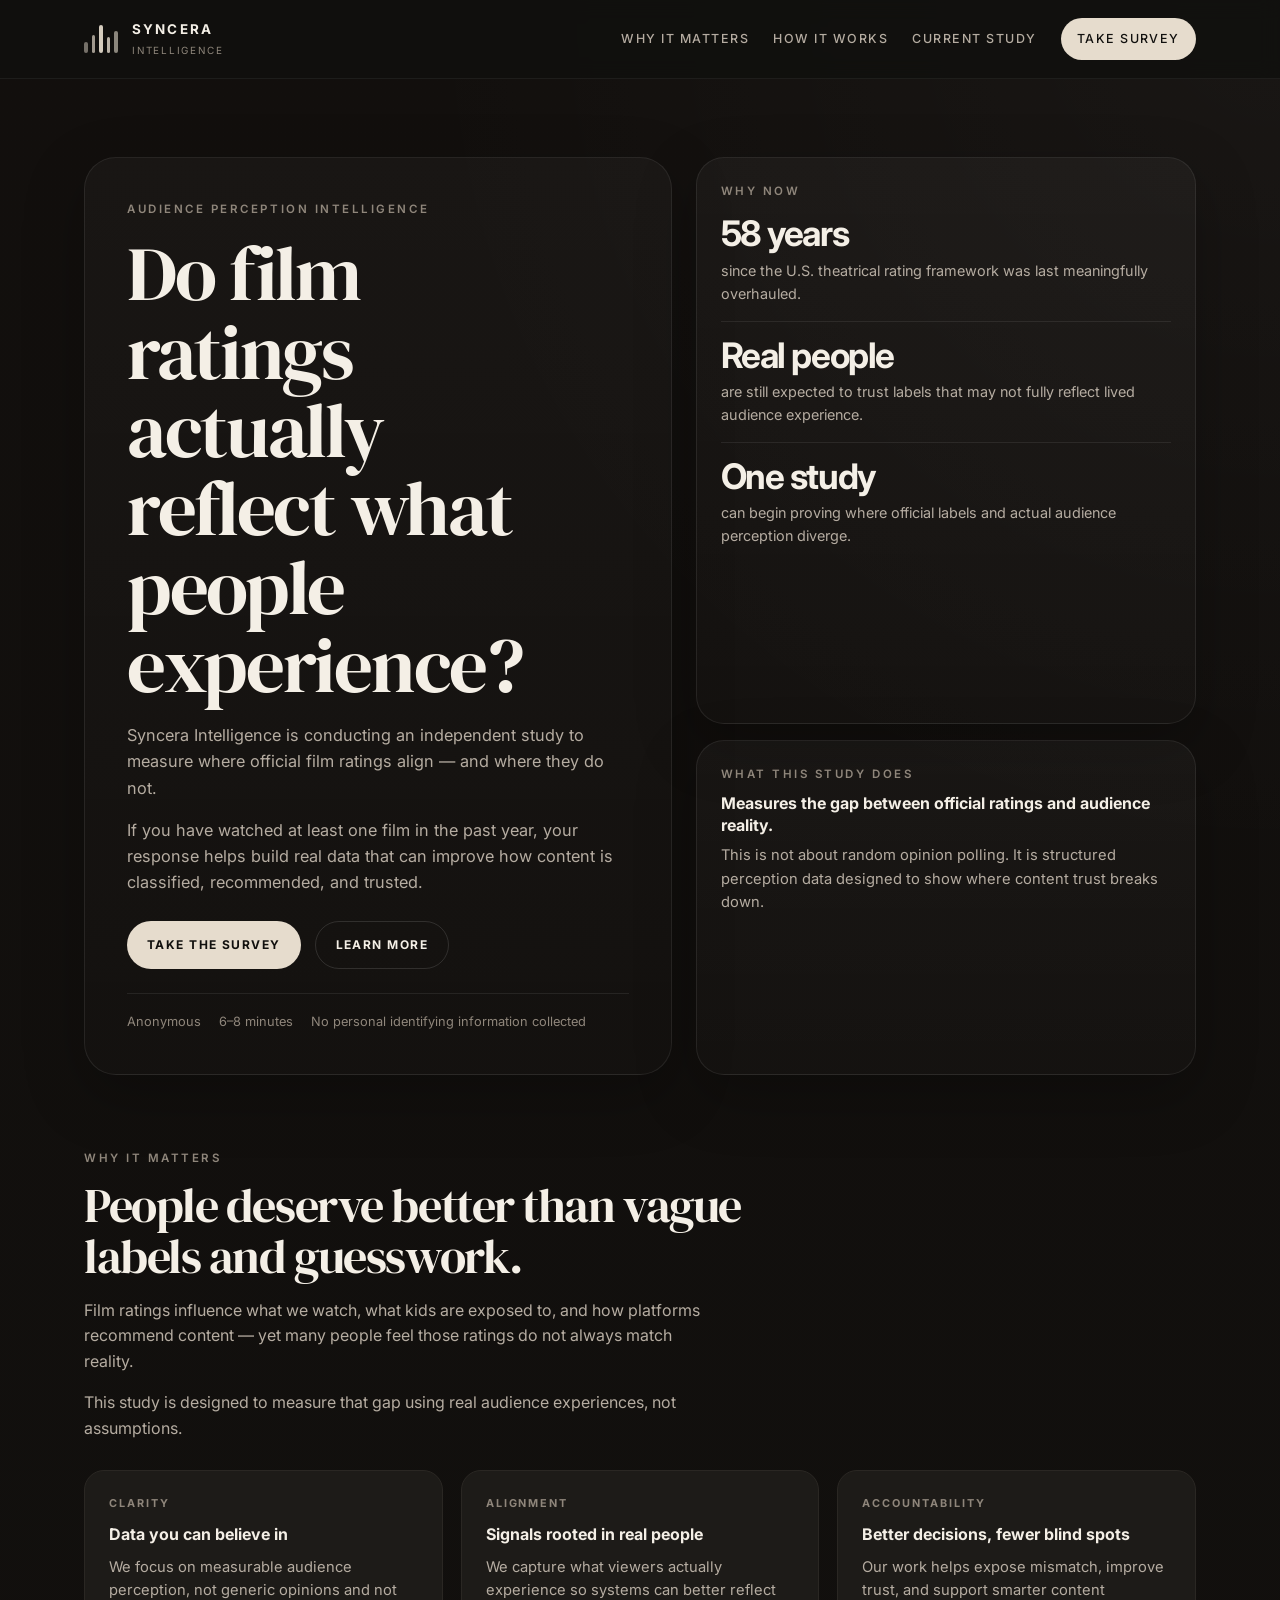
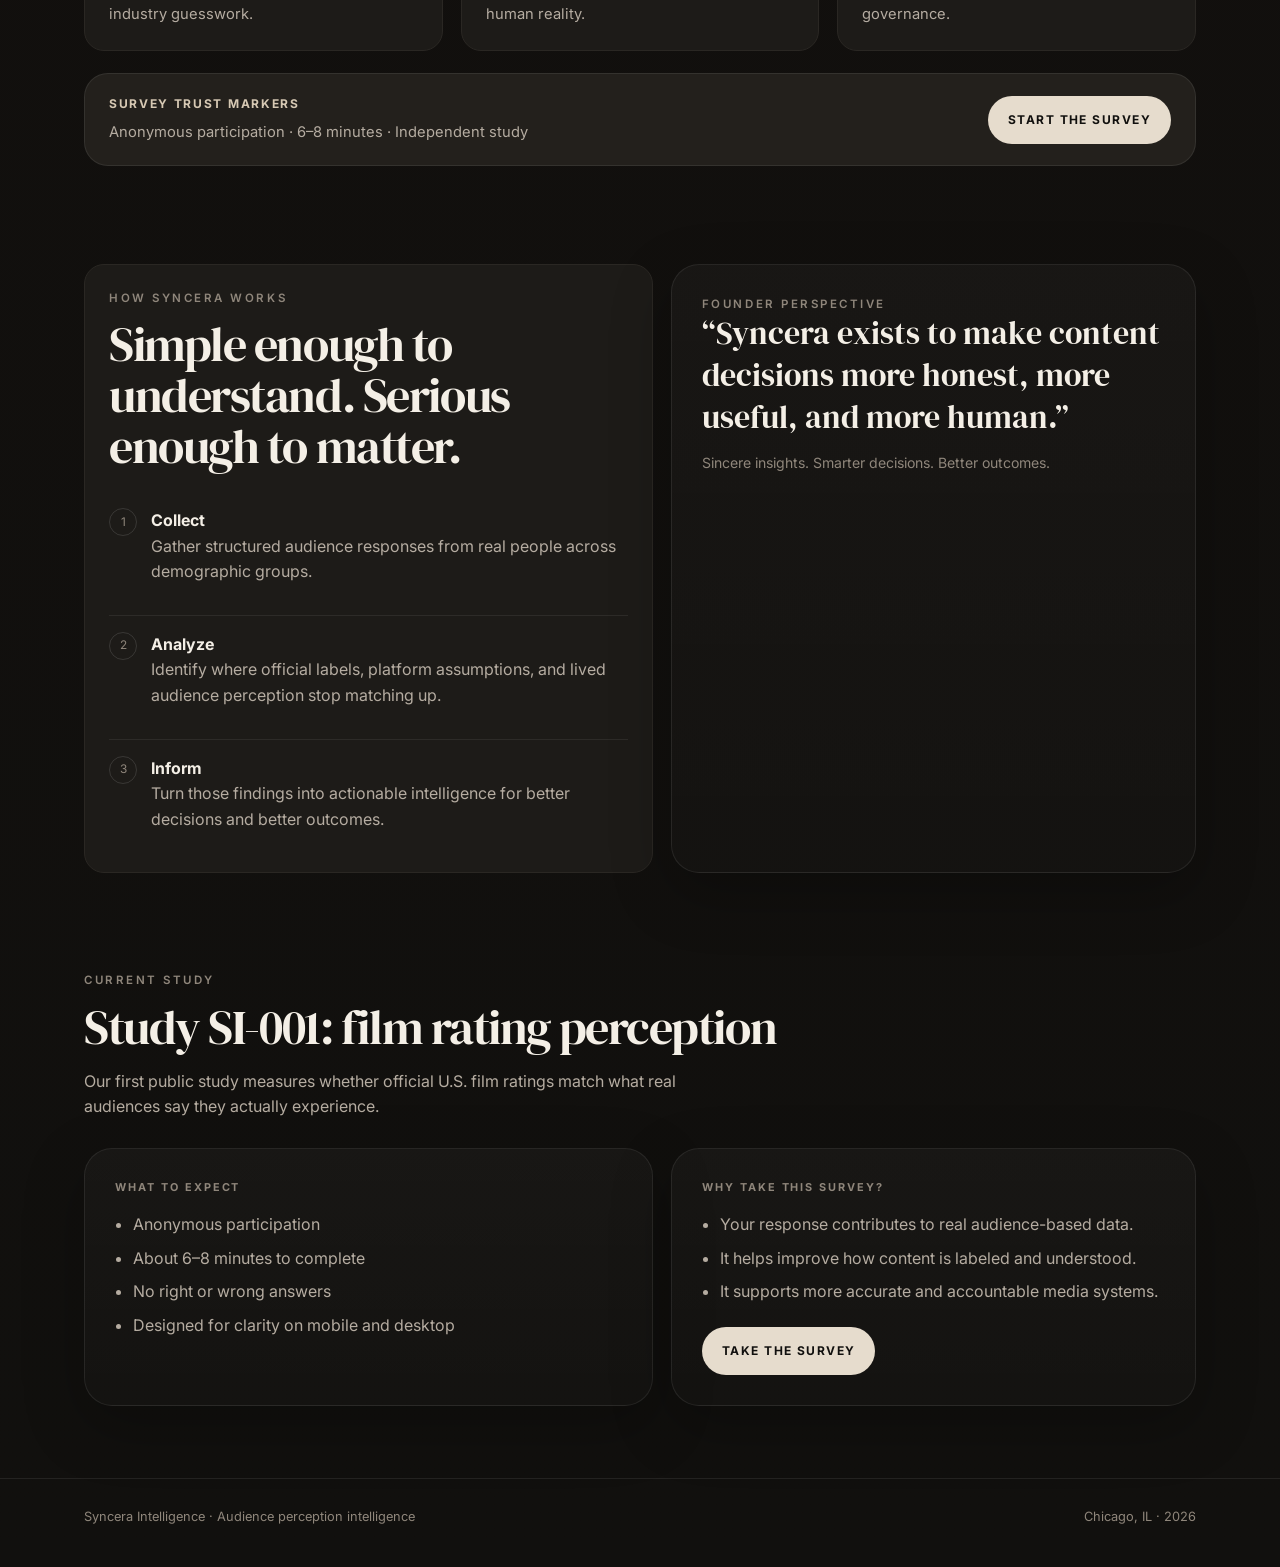
==== commit 12c5aeec: "Rename syncera_index_refined_final.html to index.html" ====
--- a/index.html
+++ b/index.html
@@ -12,15 +12,18 @@
       --bg:#11100e;
       --bg-2:#171614;
       --panel:#1d1b18;
+      --panel-2:#23201c;
       --border:#2a2723;
       --text:#f4efe6;
       --muted:#b5aca1;
       --soft:#8f867b;
       --accent:#e6dccd;
+      --accent-2:#d6c8b3;
       --max:1160px;
       --radius:20px;
       --shadow:0 20px 60px rgba(0,0,0,.25);
     }
+
     *{box-sizing:border-box}
     html{scroll-behavior:smooth}
     body{
@@ -32,6 +35,7 @@
       font-family:Inter,system-ui,sans-serif;
       line-height:1.6;
     }
+
     a{text-decoration:none;color:inherit}
     .wrap{max-width:var(--max); margin:0 auto; padding:0 24px}
     .eyebrow{
@@ -41,6 +45,7 @@
       font-size:.72rem;
       font-weight:600;
     }
+
     .nav{
       position:sticky; top:0; z-index:50;
       backdrop-filter: blur(10px);
@@ -80,7 +85,7 @@
 
     .hero{padding:78px 0 48px}
     .hero-grid{
-      display:grid; grid-template-columns:1.1fr .9fr; gap:32px; align-items:stretch;
+      display:grid; grid-template-columns:1.08fr .92fr; gap:24px; align-items:stretch;
     }
     .hero-copy{
       background:linear-gradient(180deg, rgba(255,255,255,.03), rgba(255,255,255,.01));
@@ -95,12 +100,13 @@
       font-weight:400;
       line-height:1.02;
       letter-spacing:-.03em;
-      font-size:clamp(2.6rem,6vw,5.3rem);
+      font-size:clamp(2.7rem,6vw,5.2rem);
+      max-width:10ch;
     }
     .hero-copy p{
-      max-width:58ch; color:var(--muted); font-size:1.02rem; margin:0 0 28px;
-    }
-    .hero-actions{display:flex; gap:14px; flex-wrap:wrap; margin-bottom:24px}
+      max-width:60ch; color:var(--muted); font-size:1.02rem; margin:0 0 16px;
+    }
+    .hero-actions{display:flex; gap:14px; flex-wrap:wrap; margin:26px 0 24px}
     .btn{
       display:inline-flex; align-items:center; justify-content:center;
       min-height:48px; padding:0 20px; border-radius:999px; font-weight:700;
@@ -114,35 +120,49 @@
       display:flex; gap:18px; flex-wrap:wrap; color:var(--soft); font-size:.8rem;
       border-top:1px solid rgba(255,255,255,.08); padding-top:18px;
     }
+
+    .hero-side{
+      display:grid;
+      gap:16px;
+    }
     .hero-card{
       border:1px solid rgba(255,255,255,.08);
-      border-radius:32px;
-      padding:28px;
+      border-radius:28px;
+      padding:24px;
       background:linear-gradient(180deg, rgba(255,255,255,.035), rgba(255,255,255,.015));
       box-shadow:var(--shadow);
-      display:flex; flex-direction:column; justify-content:space-between;
-    }
-    .big-stat{
-      display:grid; gap:18px;
-    }
+    }
+    .hero-card h3{
+      margin:10px 0 8px;
+      font-size:1rem;
+      line-height:1.35;
+    }
+    .hero-card p{
+      margin:0;
+      color:var(--muted);
+      font-size:.92rem;
+    }
+
     .stat{
-      padding:18px 0; border-bottom:1px solid rgba(255,255,255,.08);
+      padding:16px 0;
+      border-bottom:1px solid rgba(255,255,255,.08);
     }
     .stat:last-child{border-bottom:none}
     .stat strong{
-      display:block; font-size:2.4rem; line-height:1; letter-spacing:-.04em;
+      display:block; font-size:2.2rem; line-height:1; letter-spacing:-.04em;
     }
     .stat span{
-      display:block; margin-top:7px; color:var(--muted); font-size:.92rem;
-    }
-
-    section{padding:28px 0 72px}
-    .section-head{max-width:720px; margin-bottom:28px}
+      display:block; margin-top:7px; color:var(--muted); font-size:.9rem;
+    }
+
+    section{padding:26px 0 72px}
+    .section-head{max-width:760px; margin-bottom:28px}
     h2{
       margin:12px 0 10px; font-family:"DM Serif Display", serif; font-size:clamp(2rem,4vw,3rem);
       font-weight:400; line-height:1.06; letter-spacing:-.03em;
     }
     .section-head p{color:var(--muted); max-width:62ch}
+
     .grid-3{
       display:grid; grid-template-columns:repeat(3,1fr); gap:18px;
     }
@@ -157,6 +177,13 @@
     .kicker{
       color:var(--soft); text-transform:uppercase; letter-spacing:.18em; font-size:.68rem; font-weight:700;
     }
+
+    .two-col{
+      display:grid;
+      grid-template-columns:1.04fr .96fr;
+      gap:18px;
+    }
+
     .simple-list{
       display:grid; gap:14px; margin-top:20px;
     }
@@ -170,45 +197,82 @@
       border:1px solid rgba(255,255,255,.12); display:grid; place-items:center;
       color:var(--soft); font-size:.74rem;
     }
+
     .quote{
       background:linear-gradient(180deg, rgba(255,255,255,.03), rgba(255,255,255,.015));
       border:1px solid rgba(255,255,255,.08);
-      border-radius:32px;
-      padding:34px;
+      border-radius:28px;
+      padding:30px;
+      box-shadow:var(--shadow);
     }
     .quote blockquote{
       margin:0 0 14px; font-family:"DM Serif Display", serif; font-size:clamp(1.35rem,3vw,2rem); line-height:1.3;
     }
     .quote p{margin:0; color:var(--soft); font-size:.88rem}
 
-    .survey-cta{
-      display:grid; grid-template-columns:1.05fr .95fr; gap:18px;
-    }
-    .survey-panel{
-      background:var(--panel); border:1px solid var(--border); border-radius:28px; padding:28px;
-    }
-    .survey-panel ul{margin:16px 0 0; padding-left:18px; color:var(--muted)}
-    .survey-panel li{margin:8px 0}
+    .trust-band{
+      background:var(--panel-2);
+      border:1px solid rgba(255,255,255,.08);
+      border-radius:24px;
+      padding:20px 24px;
+      display:flex;
+      gap:18px;
+      flex-wrap:wrap;
+      justify-content:space-between;
+      align-items:center;
+      margin-top:22px;
+    }
+    .trust-band strong{
+      display:block;
+      font-size:.75rem;
+      letter-spacing:.14em;
+      text-transform:uppercase;
+      color:var(--accent-2);
+      margin-bottom:6px;
+    }
+    .trust-band span{
+      color:var(--muted);
+      font-size:.92rem;
+    }
+
+    .cta-panel{
+      background:linear-gradient(180deg, rgba(255,255,255,.03), rgba(255,255,255,.015));
+      border:1px solid rgba(255,255,255,.08);
+      border-radius:28px;
+      padding:30px;
+      box-shadow:var(--shadow);
+    }
+    .cta-panel ul{
+      margin:16px 0 0;
+      padding-left:18px;
+      color:var(--muted);
+    }
+    .cta-panel li{margin:8px 0}
+
     footer{
       border-top:1px solid rgba(255,255,255,.08);
-      padding:28px 0 40px; color:var(--soft); font-size:.8rem;
+      padding:28px 0 40px;
+      color:var(--soft);
+      font-size:.8rem;
     }
     .footer-inner{
       display:flex; justify-content:space-between; gap:16px; align-items:center; flex-wrap:wrap;
     }
 
     @media (max-width: 920px){
-      .hero-grid,.grid-3,.survey-cta{grid-template-columns:1fr}
-      .hero-copy,.hero-card{padding:28px}
+      .hero-grid,.grid-3,.two-col{grid-template-columns:1fr}
+      .hero-copy,.hero-card,.quote,.cta-panel{padding:24px}
       .nav-links a:not(.cta){display:none}
+      h1{max-width:none}
     }
     @media (max-width: 620px){
       .hero{padding-top:42px}
       .nav-inner,.wrap{padding-left:18px; padding-right:18px}
-      h1{font-size:2.5rem}
-      .hero-copy,.hero-card,.quote,.survey-panel{border-radius:24px; padding:22px}
+      h1{font-size:2.55rem}
+      .hero-copy,.hero-card,.quote,.cta-panel{border-radius:24px; padding:22px}
       .hero-actions{flex-direction:column}
       .btn{width:100%}
+      .trust-band{padding:18px}
     }
   </style>
 </head>
@@ -226,7 +290,7 @@
       </div>
       <div class="nav-links">
         <a href="#why">Why it matters</a>
-        <a href="#approach">Approach</a>
+        <a href="#approach">How it works</a>
         <a href="#study">Current study</a>
         <a class="cta" href="survey.html">Take survey</a>
       </div>
@@ -238,34 +302,43 @@
       <div class="wrap hero-grid">
         <div class="hero-copy">
           <div class="eyebrow">Audience perception intelligence</div>
-          <h1>Helping content decisions stay in sync with real people.</h1>
-          <p>Syncera Intelligence gathers and analyzes audience perception data to show where official content classifications, platform assumptions, and real human experience stop matching up.</p>
+          <h1>Do film ratings actually reflect what people experience?</h1>
+          <p>Syncera Intelligence is conducting an independent study to measure where official film ratings align — and where they do not.</p>
+          <p>If you have watched at least one film in the past year, your response helps build real data that can improve how content is classified, recommended, and trusted.</p>
+
           <div class="hero-actions">
             <a class="btn btn-primary" href="survey.html">Take the survey</a>
-            <a class="btn btn-secondary" href="#why">See the mission</a>
-          </div>
+            <a class="btn btn-secondary" href="#why">Learn more</a>
+          </div>
+
           <div class="hero-mini">
-            <span>Anonymous participation</span>
+            <span>Anonymous</span>
             <span>6–8 minutes</span>
-            <span>Built for trust</span>
-          </div>
-        </div>
-
-        <aside class="hero-card">
-          <div class="eyebrow">Why now</div>
-          <div class="big-stat">
+            <span>No personal identifying information collected</span>
+          </div>
+        </div>
+
+        <aside class="hero-side">
+          <div class="hero-card">
+            <div class="eyebrow">Why now</div>
             <div class="stat">
               <strong>58 years</strong>
               <span>since the U.S. theatrical rating framework was last meaningfully overhauled.</span>
             </div>
             <div class="stat">
-              <strong>1 study</strong>
-              <span>can start proving where official labels and actual audience experience diverge.</span>
+              <strong>Real people</strong>
+              <span>are still expected to trust labels that may not fully reflect lived audience experience.</span>
             </div>
             <div class="stat">
-              <strong>0 guesswork</strong>
-              <span>when companies finally have perception data grounded in real people.</span>
-            </div>
+              <strong>One study</strong>
+              <span>can begin proving where official labels and actual audience perception diverge.</span>
+            </div>
+          </div>
+
+          <div class="hero-card">
+            <div class="eyebrow">What this study does</div>
+            <h3>Measures the gap between official ratings and audience reality.</h3>
+            <p>This is not about random opinion polling. It is structured perception data designed to show where content trust breaks down.</p>
           </div>
         </aside>
       </div>
@@ -275,8 +348,9 @@
       <div class="wrap">
         <div class="section-head">
           <div class="eyebrow">Why it matters</div>
-          <h2>People deserve better than vague labels and assumptions.</h2>
-          <p>You should not have to wonder whether a rating tells the truth. Parents should not have to audit every screen alone. Companies should not have to make trust-sensitive decisions without real audience signal.</p>
+          <h2>People deserve better than vague labels and guesswork.</h2>
+          <p>Film ratings influence what we watch, what kids are exposed to, and how platforms recommend content — yet many people feel those ratings do not always match reality.</p>
+          <p>This study is designed to measure that gap using real audience experiences, not assumptions.</p>
         </div>
 
         <div class="grid-3">
@@ -296,12 +370,20 @@
             <p>Our work helps expose mismatch, improve trust, and support smarter content governance.</p>
           </article>
         </div>
+
+        <div class="trust-band">
+          <div>
+            <strong>Survey trust markers</strong>
+            <span>Anonymous participation · 6–8 minutes · Independent study</span>
+          </div>
+          <a class="btn btn-primary" href="survey.html">Start the survey</a>
+        </div>
       </div>
     </section>
 
     <section id="approach">
-      <div class="wrap survey-cta">
-        <div class="survey-panel">
+      <div class="wrap two-col">
+        <div class="card">
           <div class="eyebrow">How Syncera works</div>
           <h2>Simple enough to understand. Serious enough to matter.</h2>
           <div class="simple-list">
@@ -316,7 +398,7 @@
               <div class="num">2</div>
               <div>
                 <strong>Analyze</strong>
-                <div style="color:var(--muted)">Identify gaps between official labels, platform assumptions, and lived audience perception.</div>
+                <div style="color:var(--muted)">Identify where official labels, platform assumptions, and lived audience perception stop matching up.</div>
               </div>
             </div>
             <div class="simple-item">
@@ -342,28 +424,29 @@
         <div class="section-head">
           <div class="eyebrow">Current study</div>
           <h2>Study SI-001: film rating perception</h2>
-          <p>Our first public study measures where official U.S. film ratings match — or fail to match — what real audiences say they actually experience.</p>
-        </div>
-
-        <div class="survey-cta">
-          <div class="survey-panel">
+          <p>Our first public study measures whether official U.S. film ratings match what real audiences say they actually experience.</p>
+        </div>
+
+        <div class="two-col">
+          <div class="cta-panel">
             <div class="kicker">What to expect</div>
             <ul>
               <li>Anonymous participation</li>
-              <li>6–8 minutes to complete</li>
+              <li>About 6–8 minutes to complete</li>
               <li>No right or wrong answers</li>
               <li>Designed for clarity on mobile and desktop</li>
             </ul>
           </div>
-          <div class="survey-panel">
-            <div class="kicker">Why complete it</div>
+
+          <div class="cta-panel">
+            <div class="kicker">Why take this survey?</div>
             <ul>
-              <li>Your response helps create first-party audience perception data.</li>
-              <li>The findings can support better content labels and policy conversations.</li>
-              <li>You help build something that puts real people back into the decision loop.</li>
+              <li>Your response contributes to real audience-based data.</li>
+              <li>It helps improve how content is labeled and understood.</li>
+              <li>It supports more accurate and accountable media systems.</li>
             </ul>
-            <div style="margin-top:22px">
-              <a class="btn btn-primary" href="survey.html">Start the survey</a>
+            <div style="margin-top:22px;">
+              <a class="btn btn-primary" href="survey.html">Take the survey</a>
             </div>
           </div>
         </div>
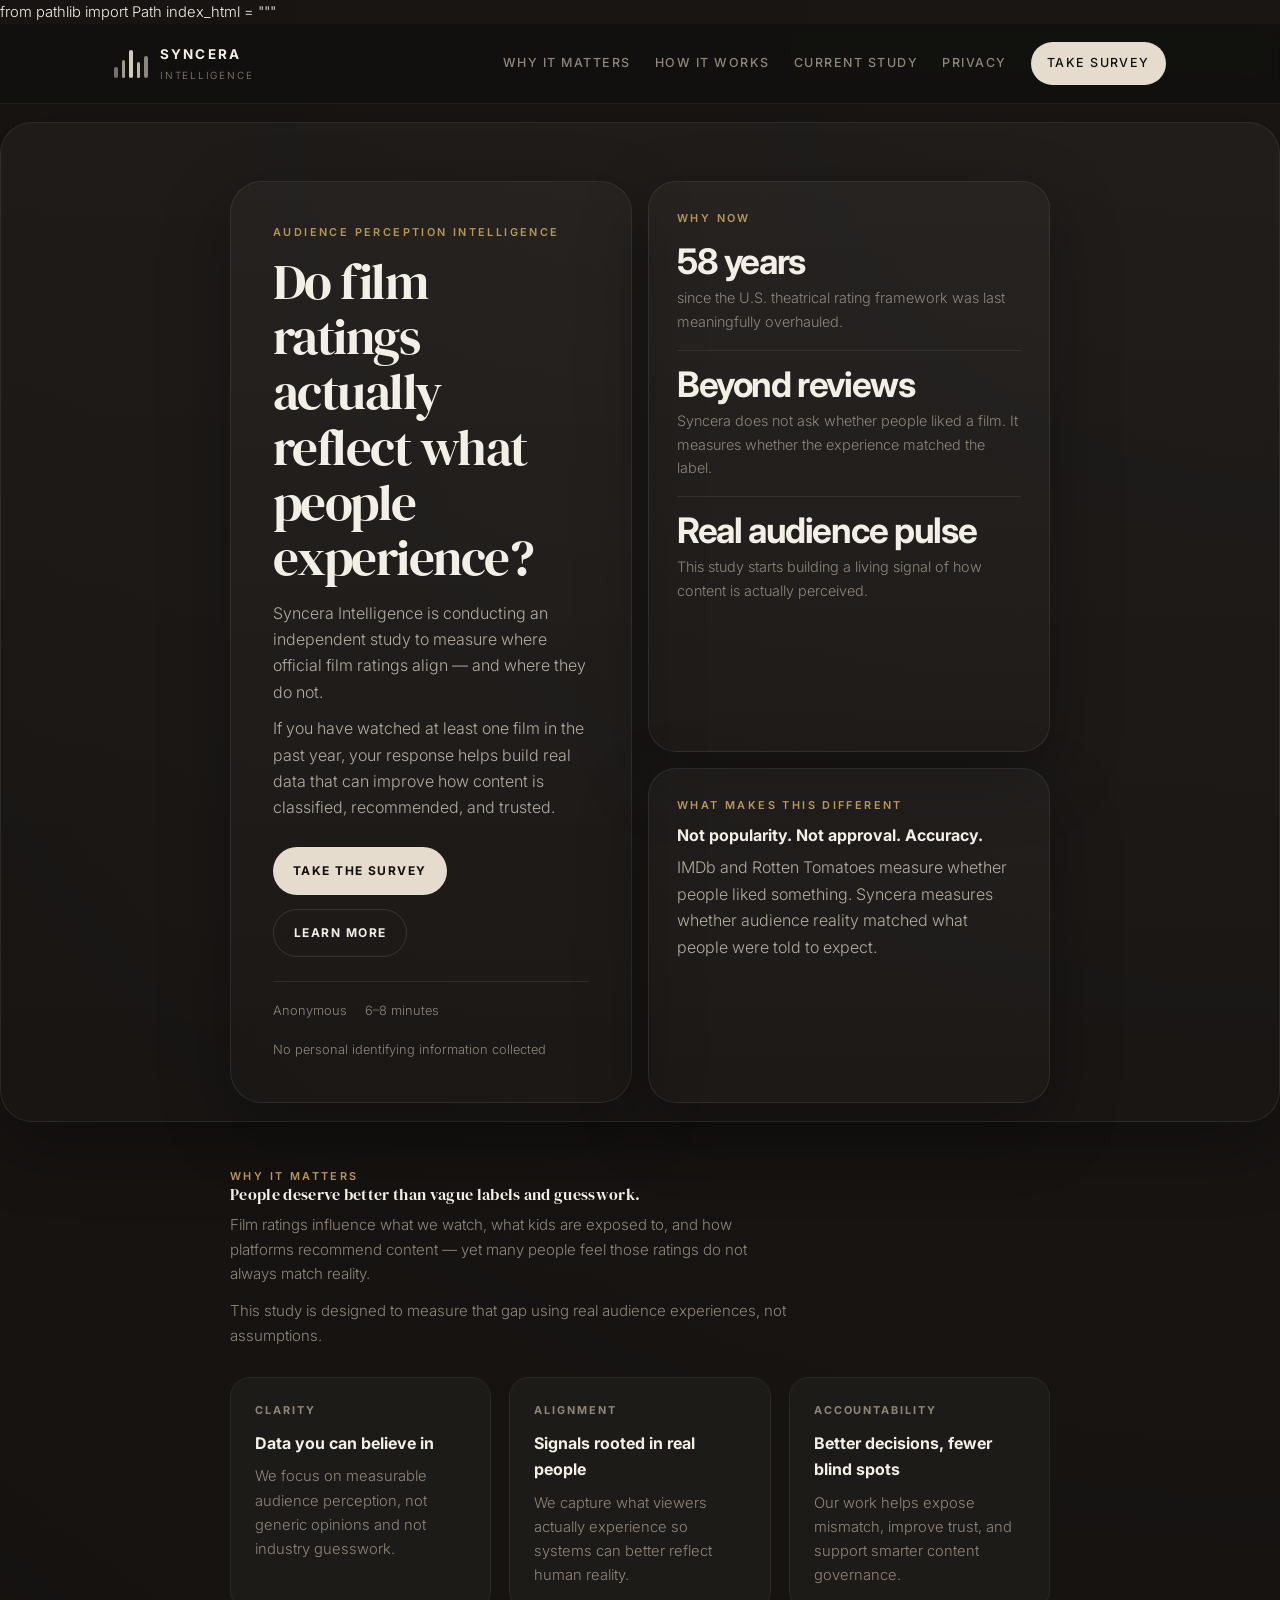
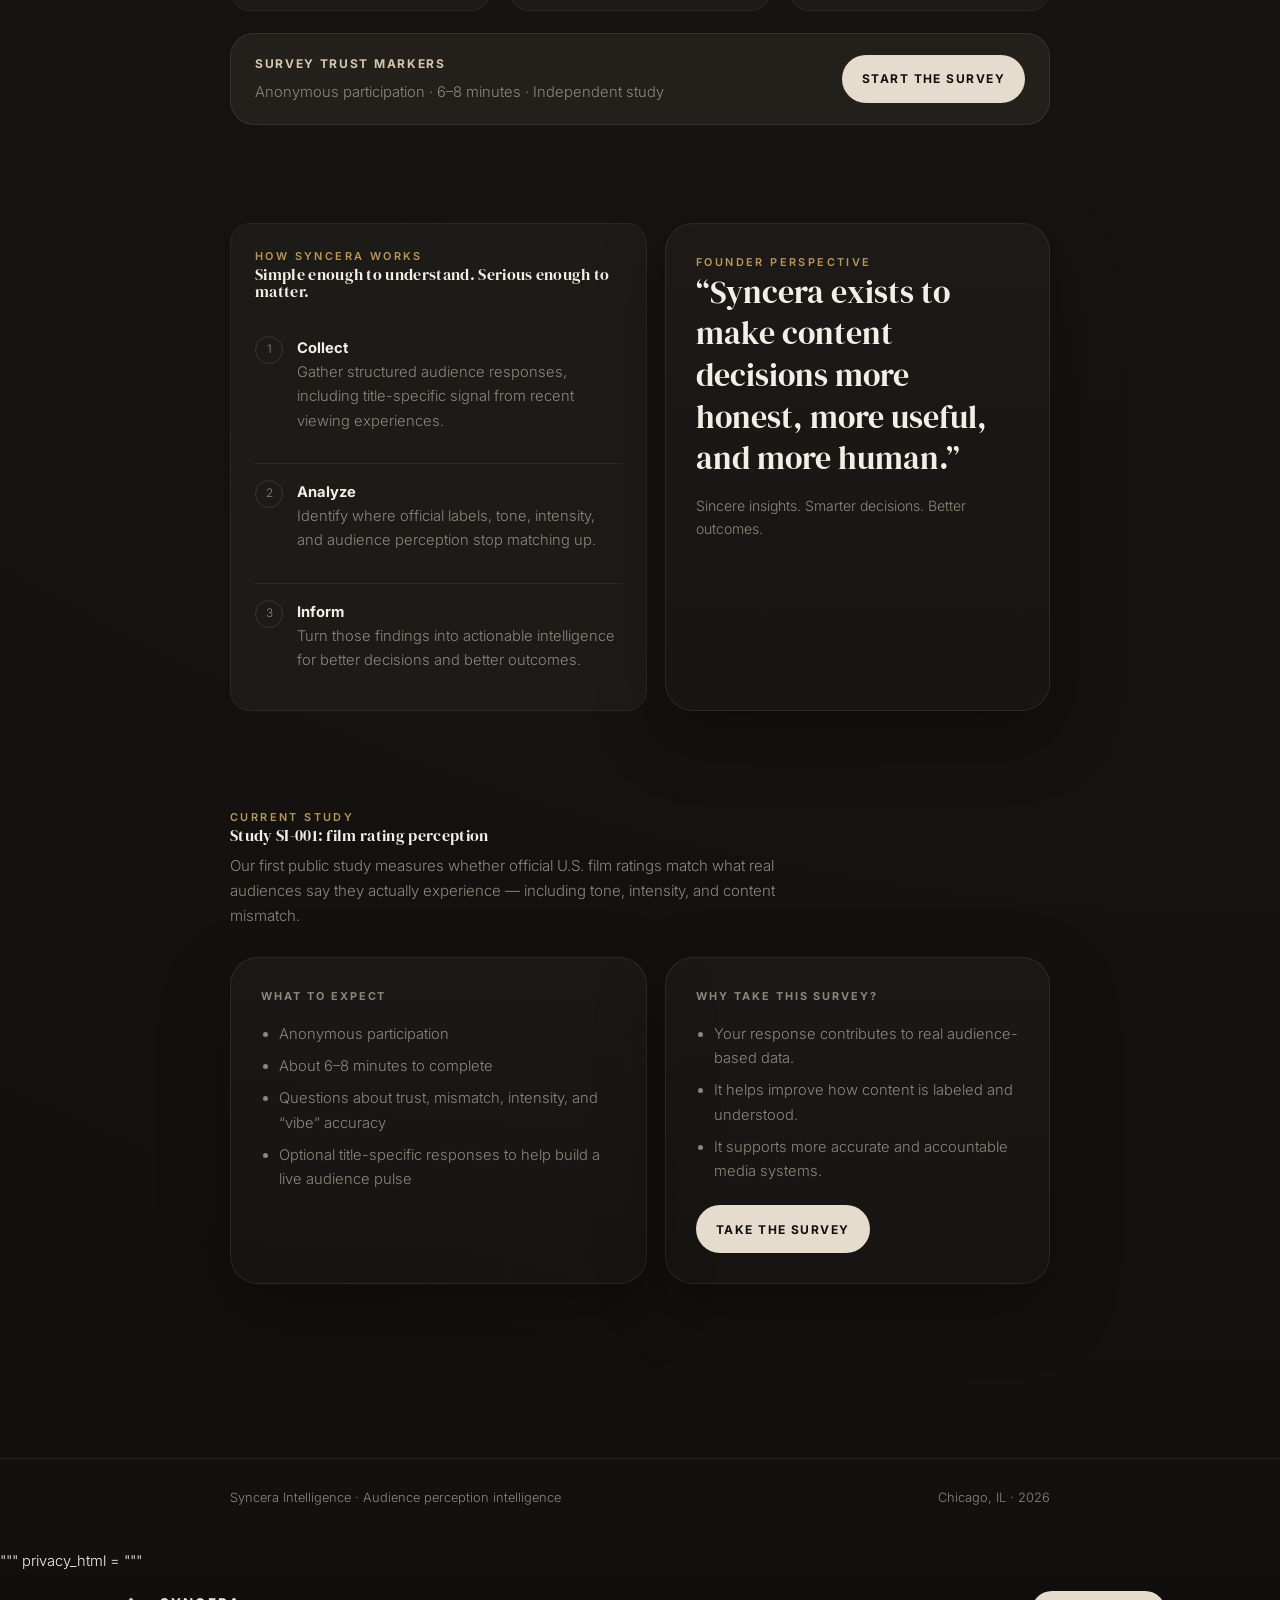
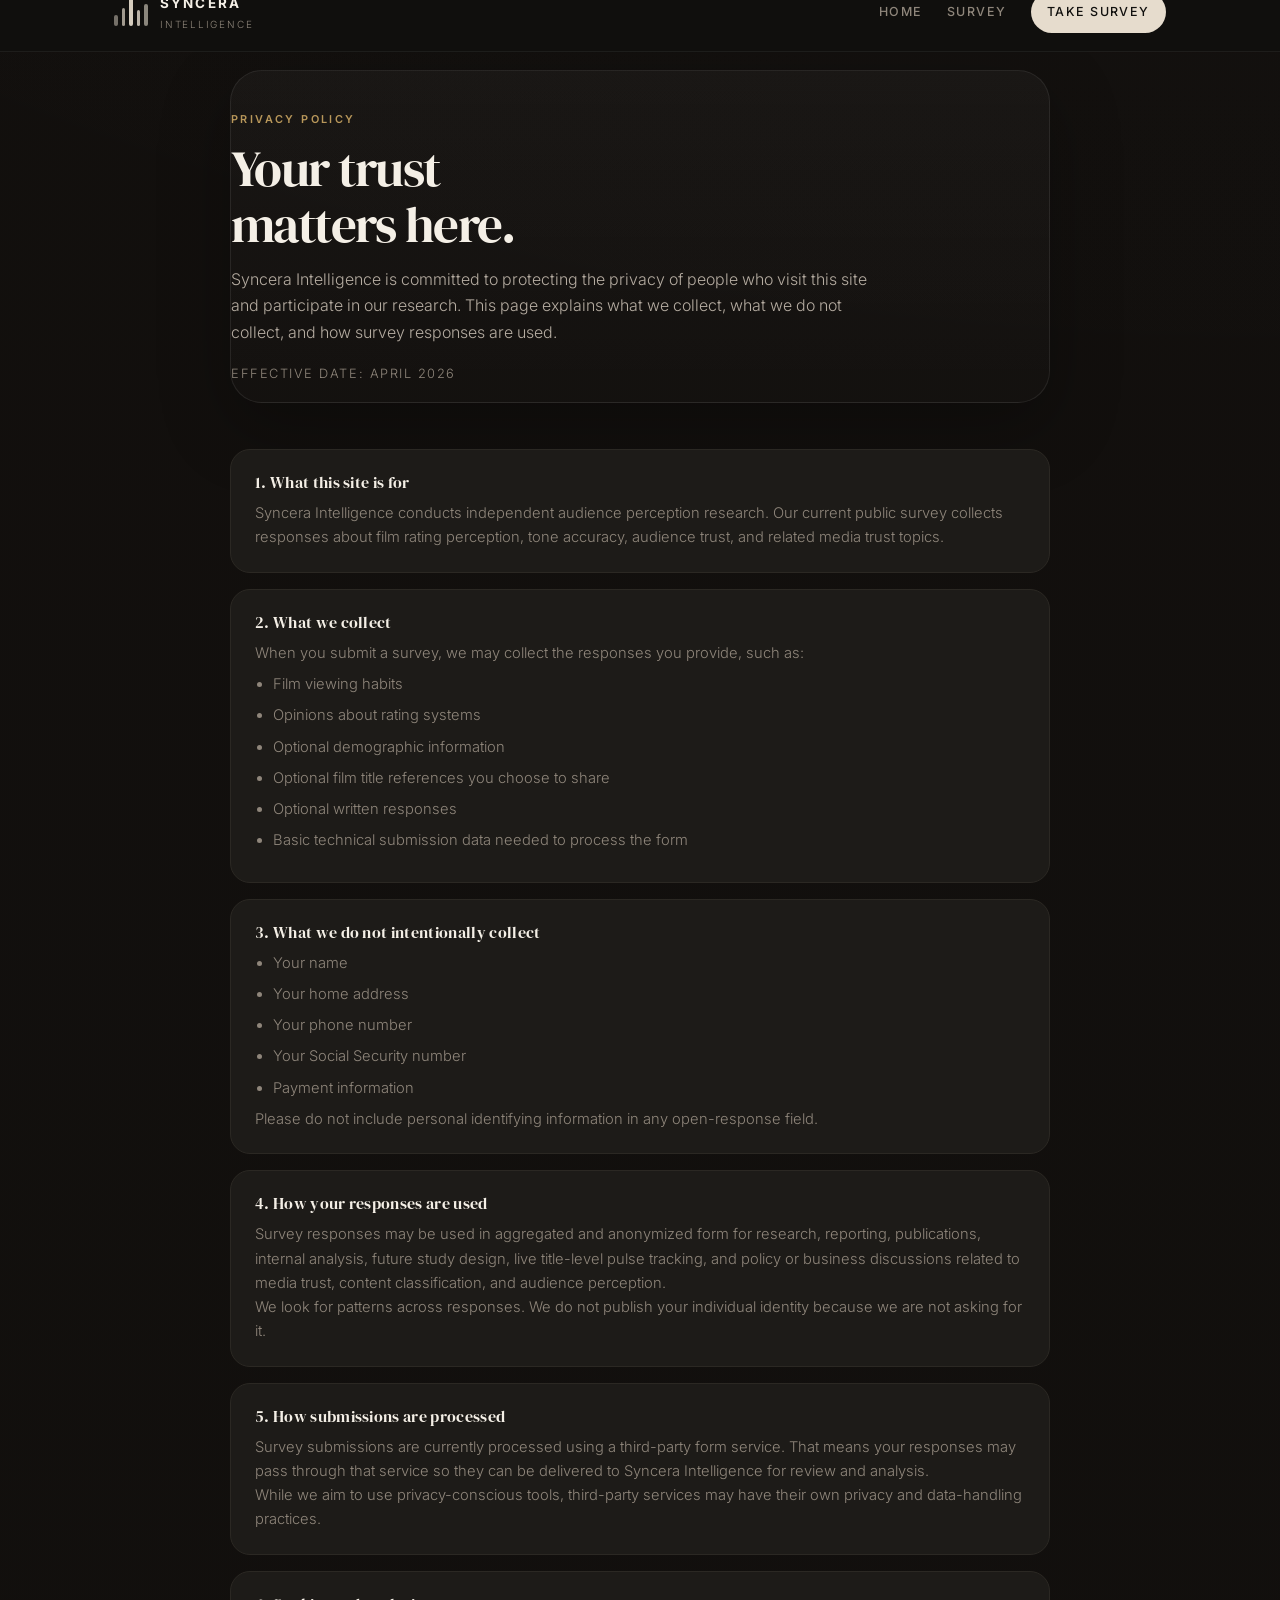
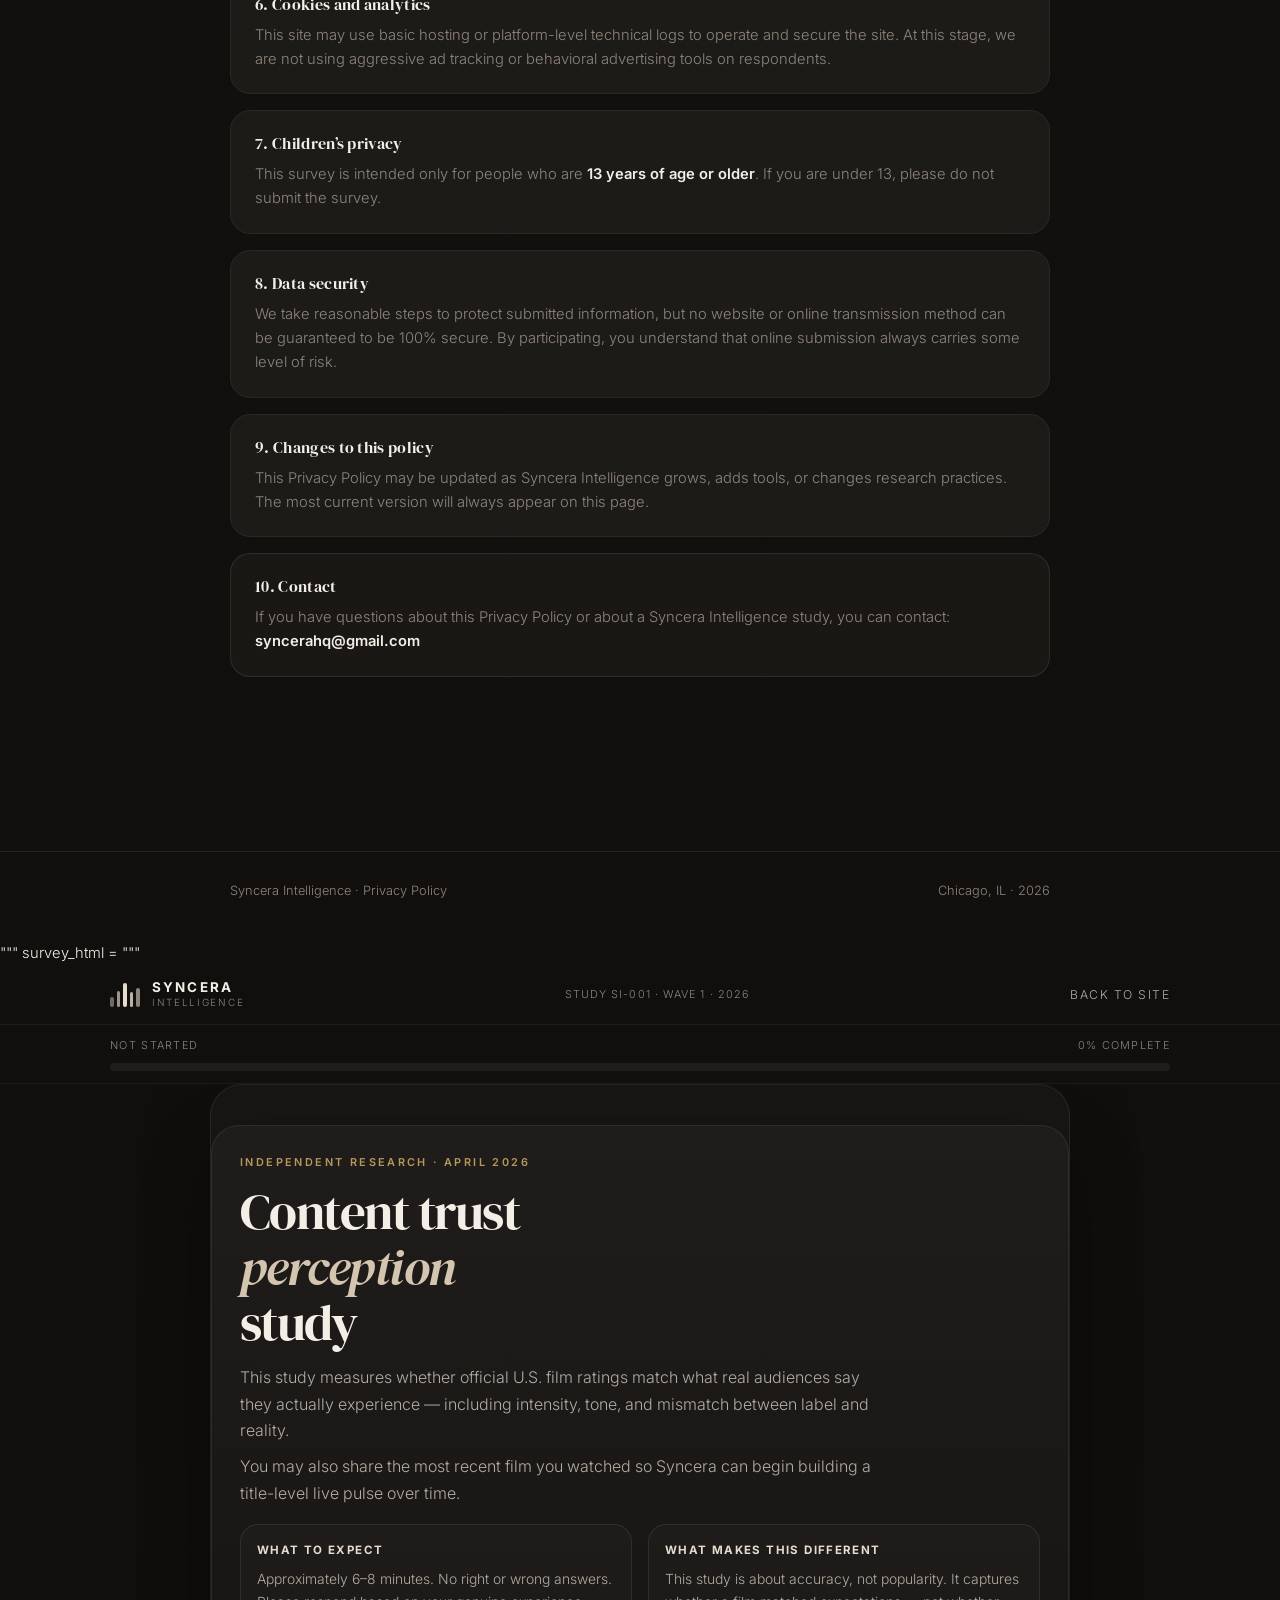
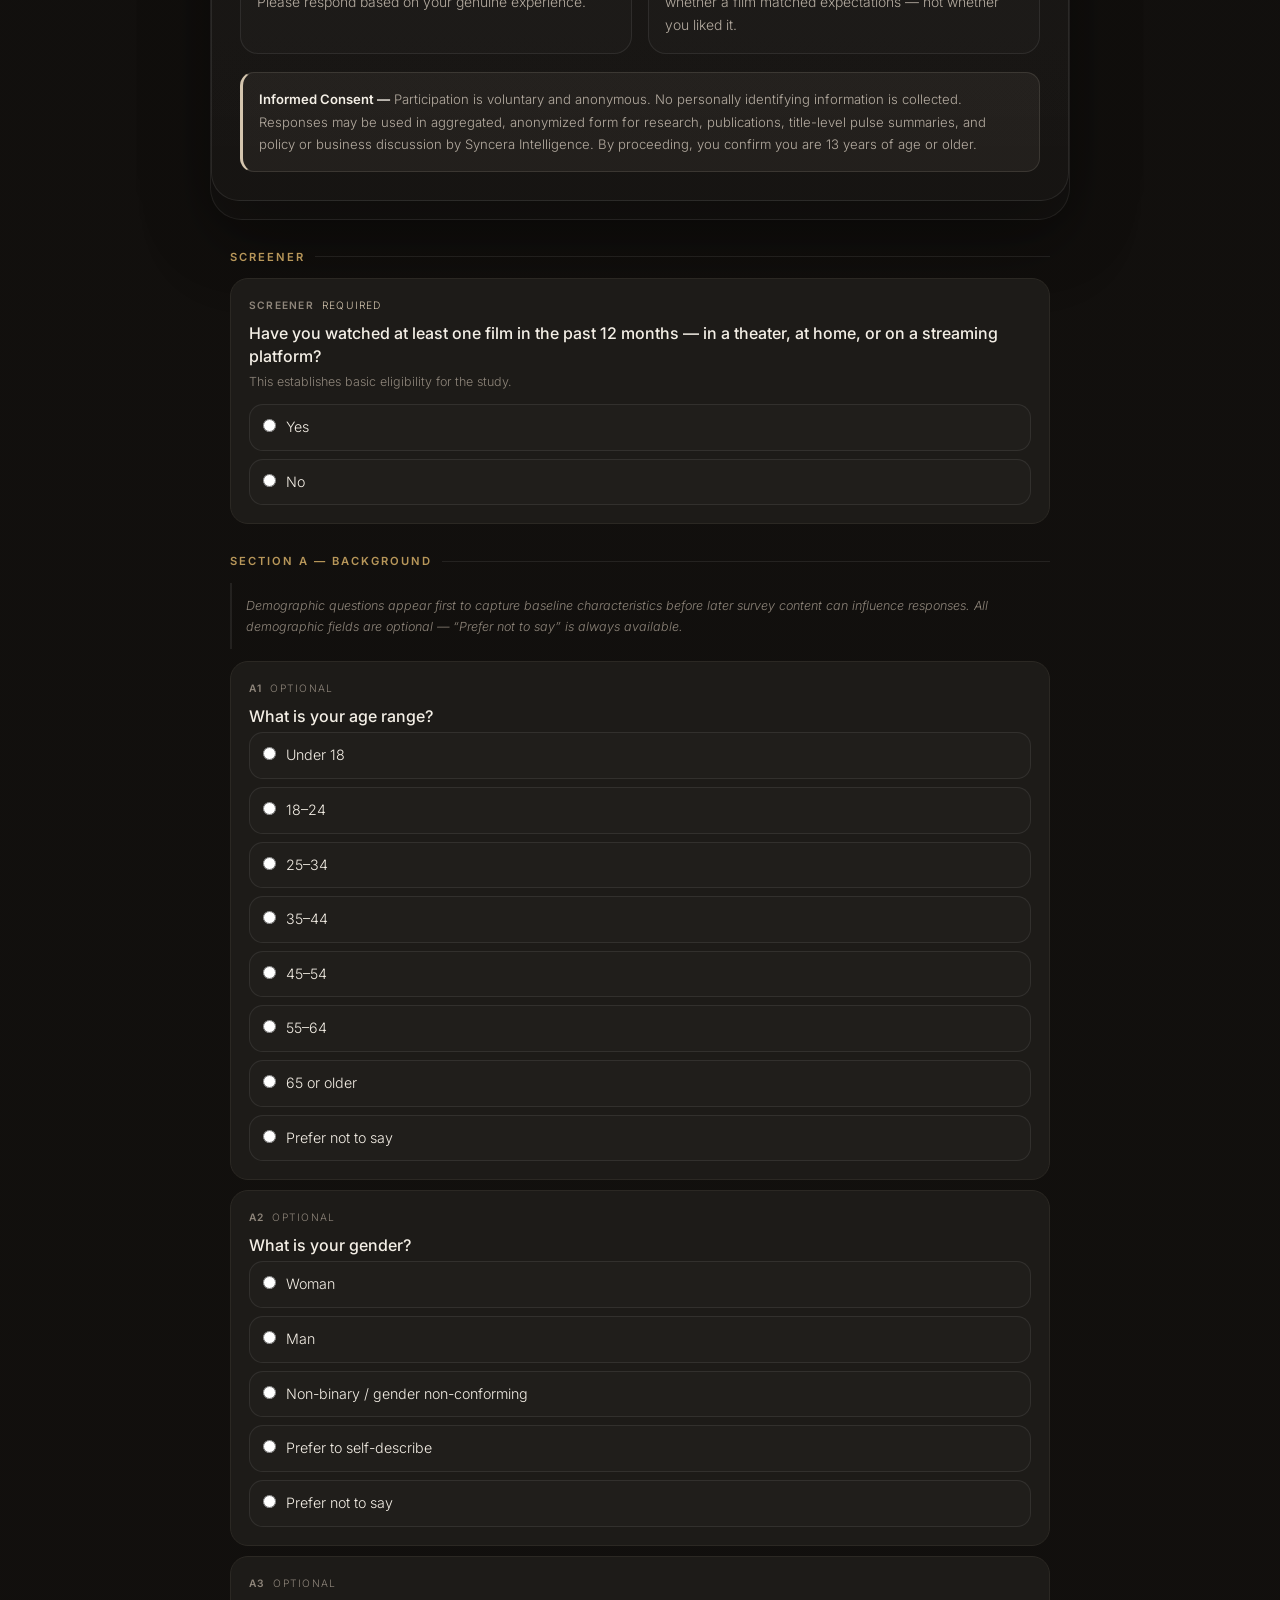
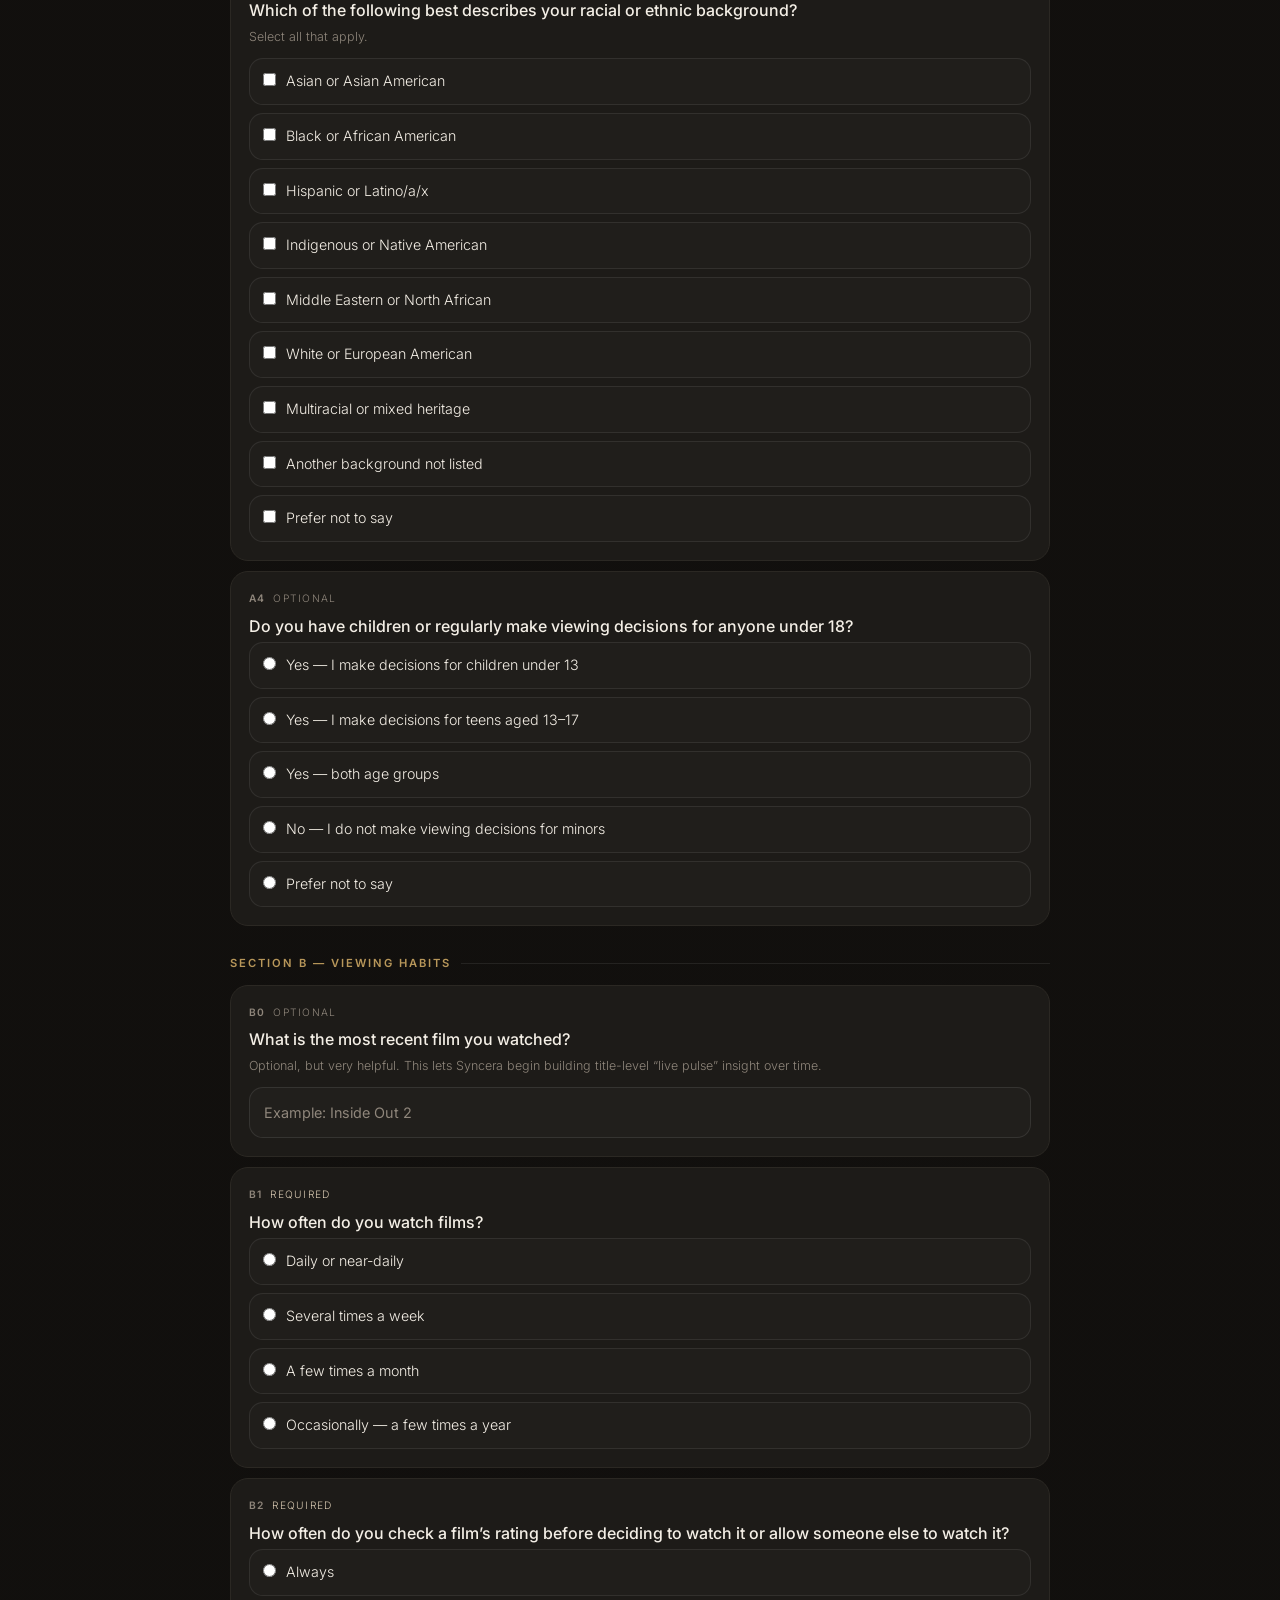
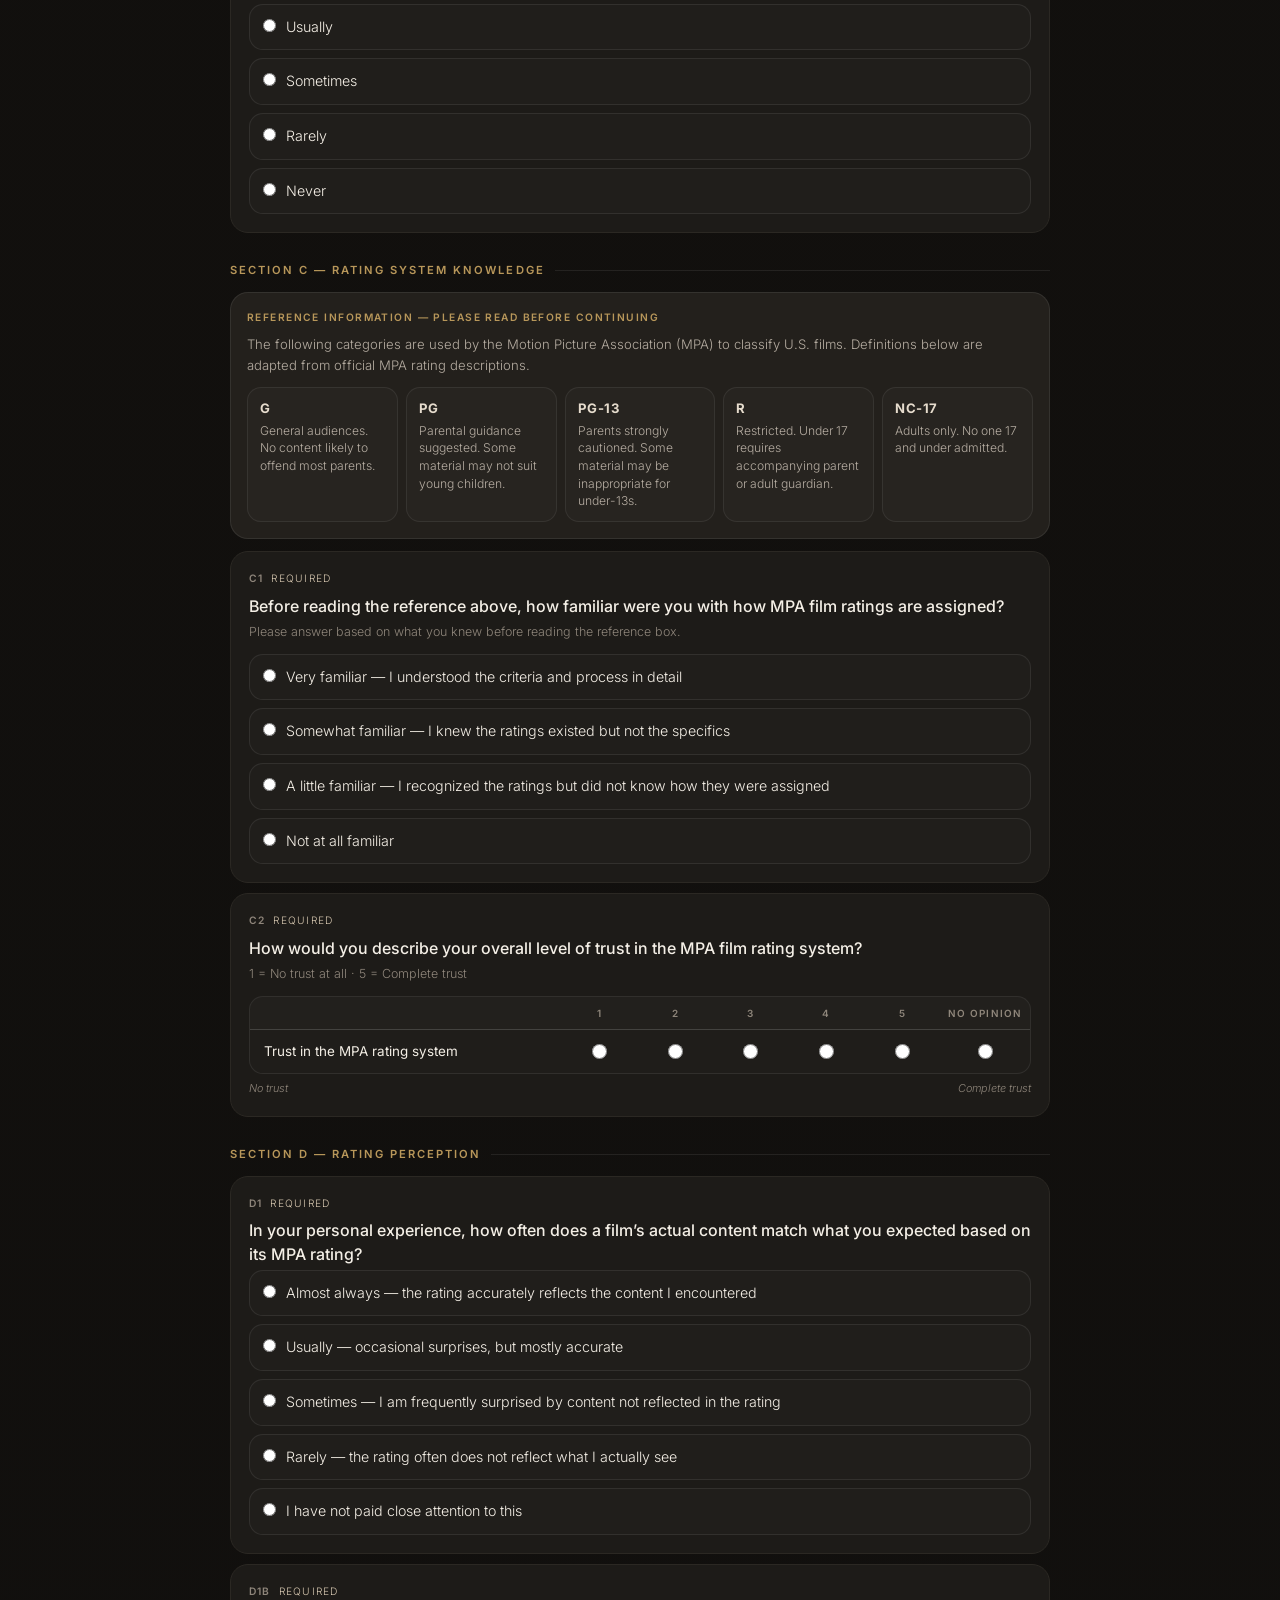
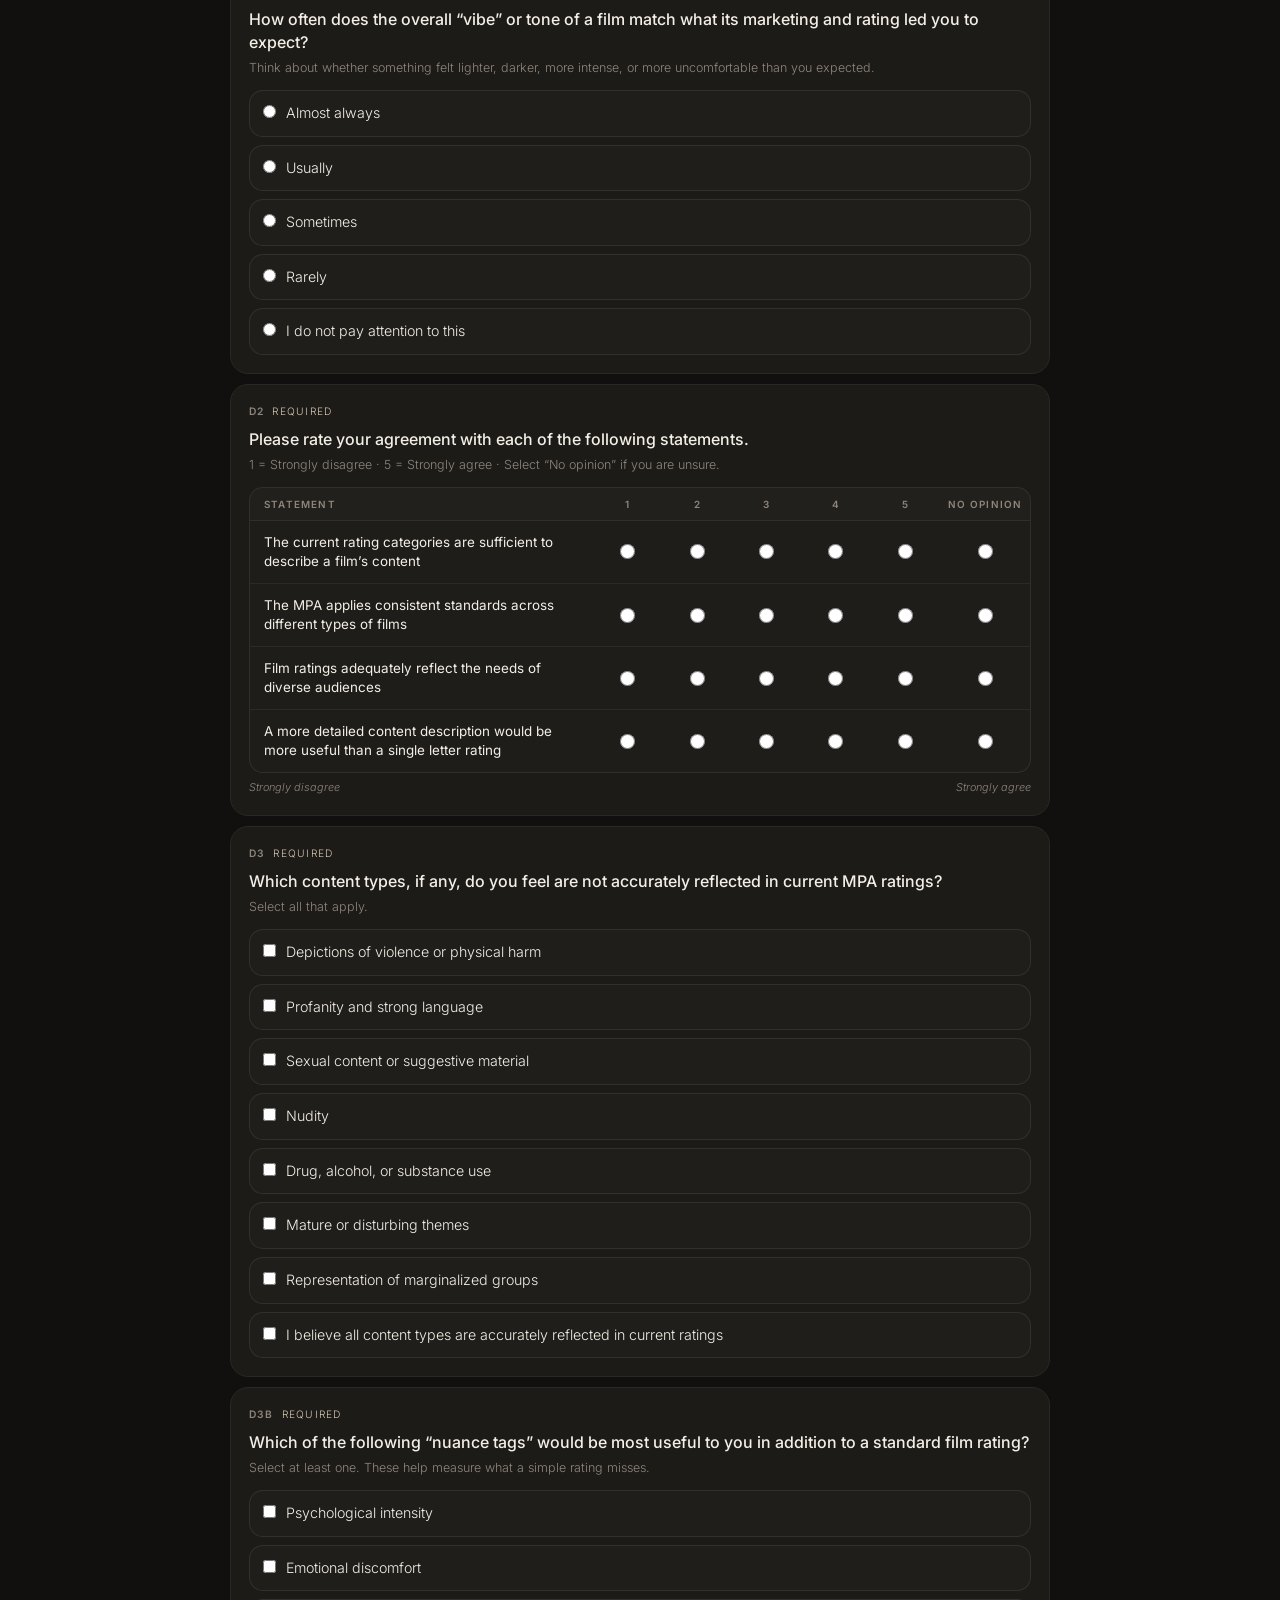
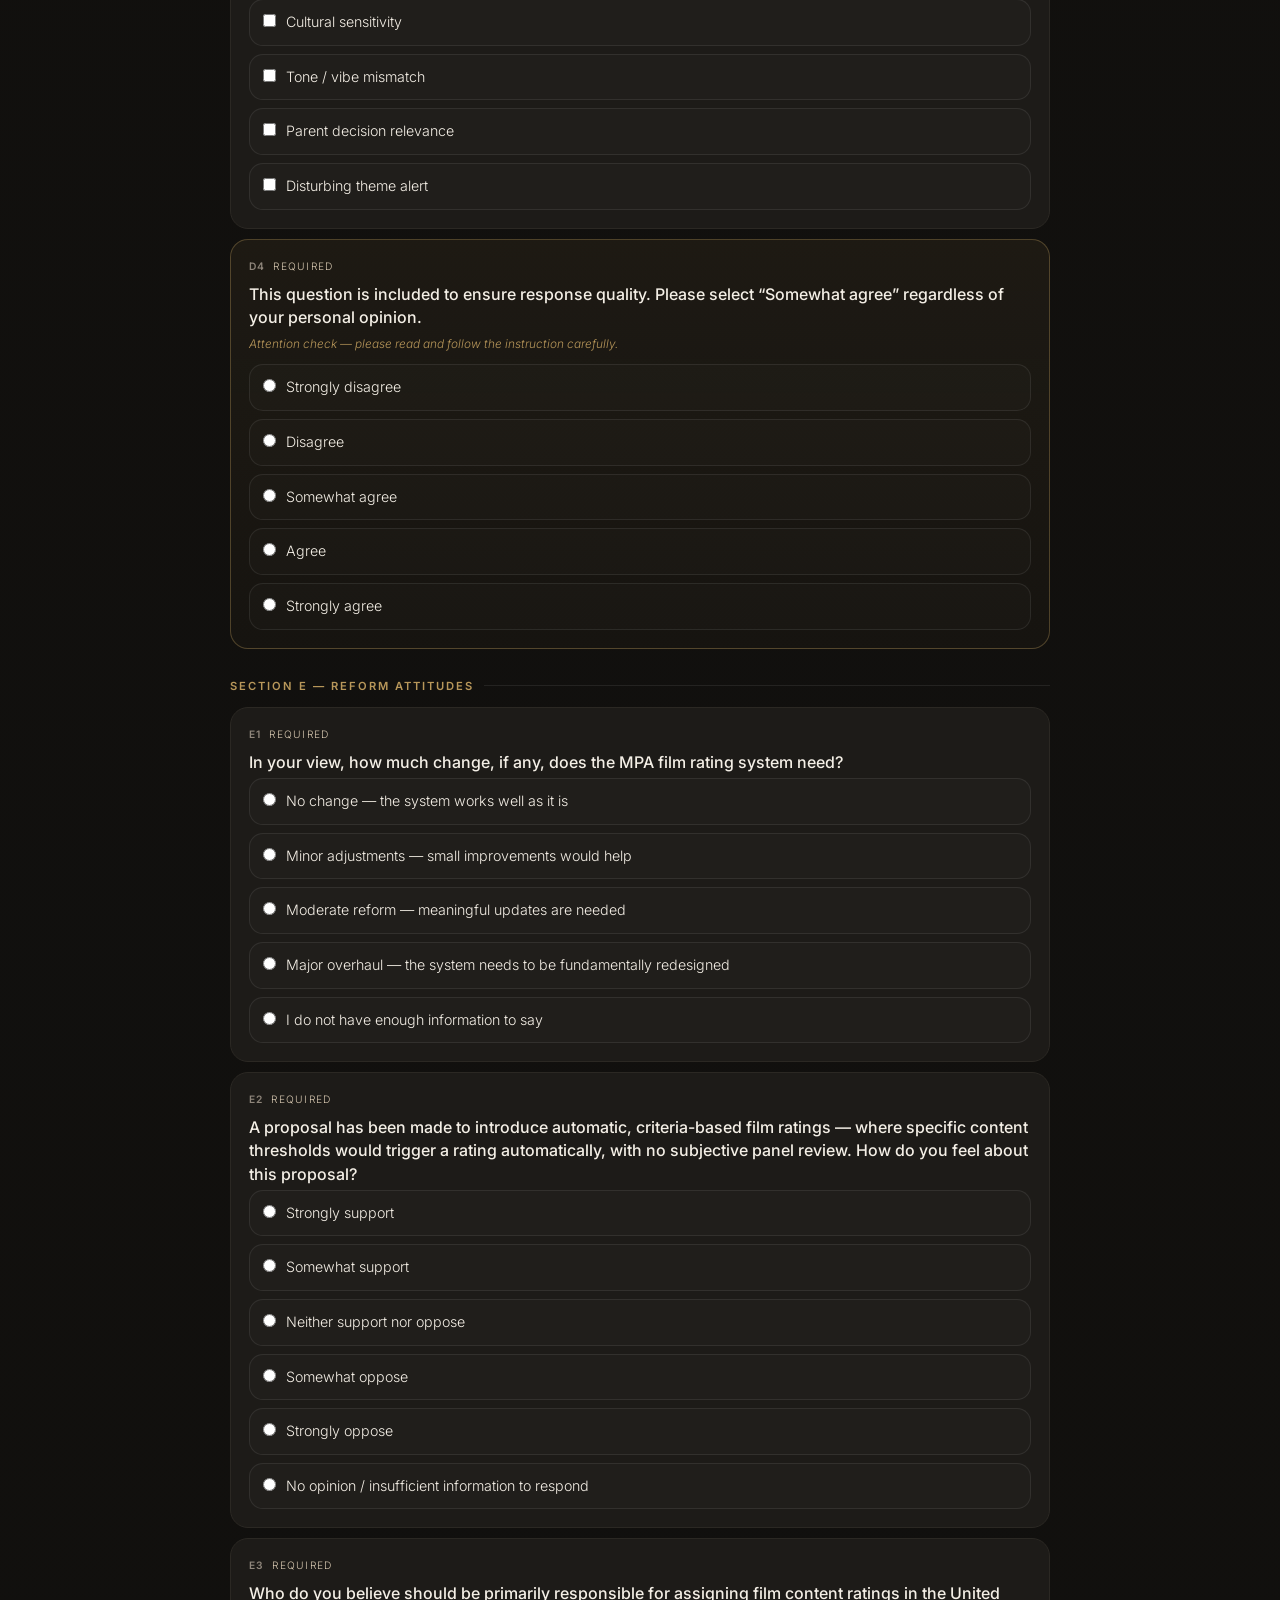
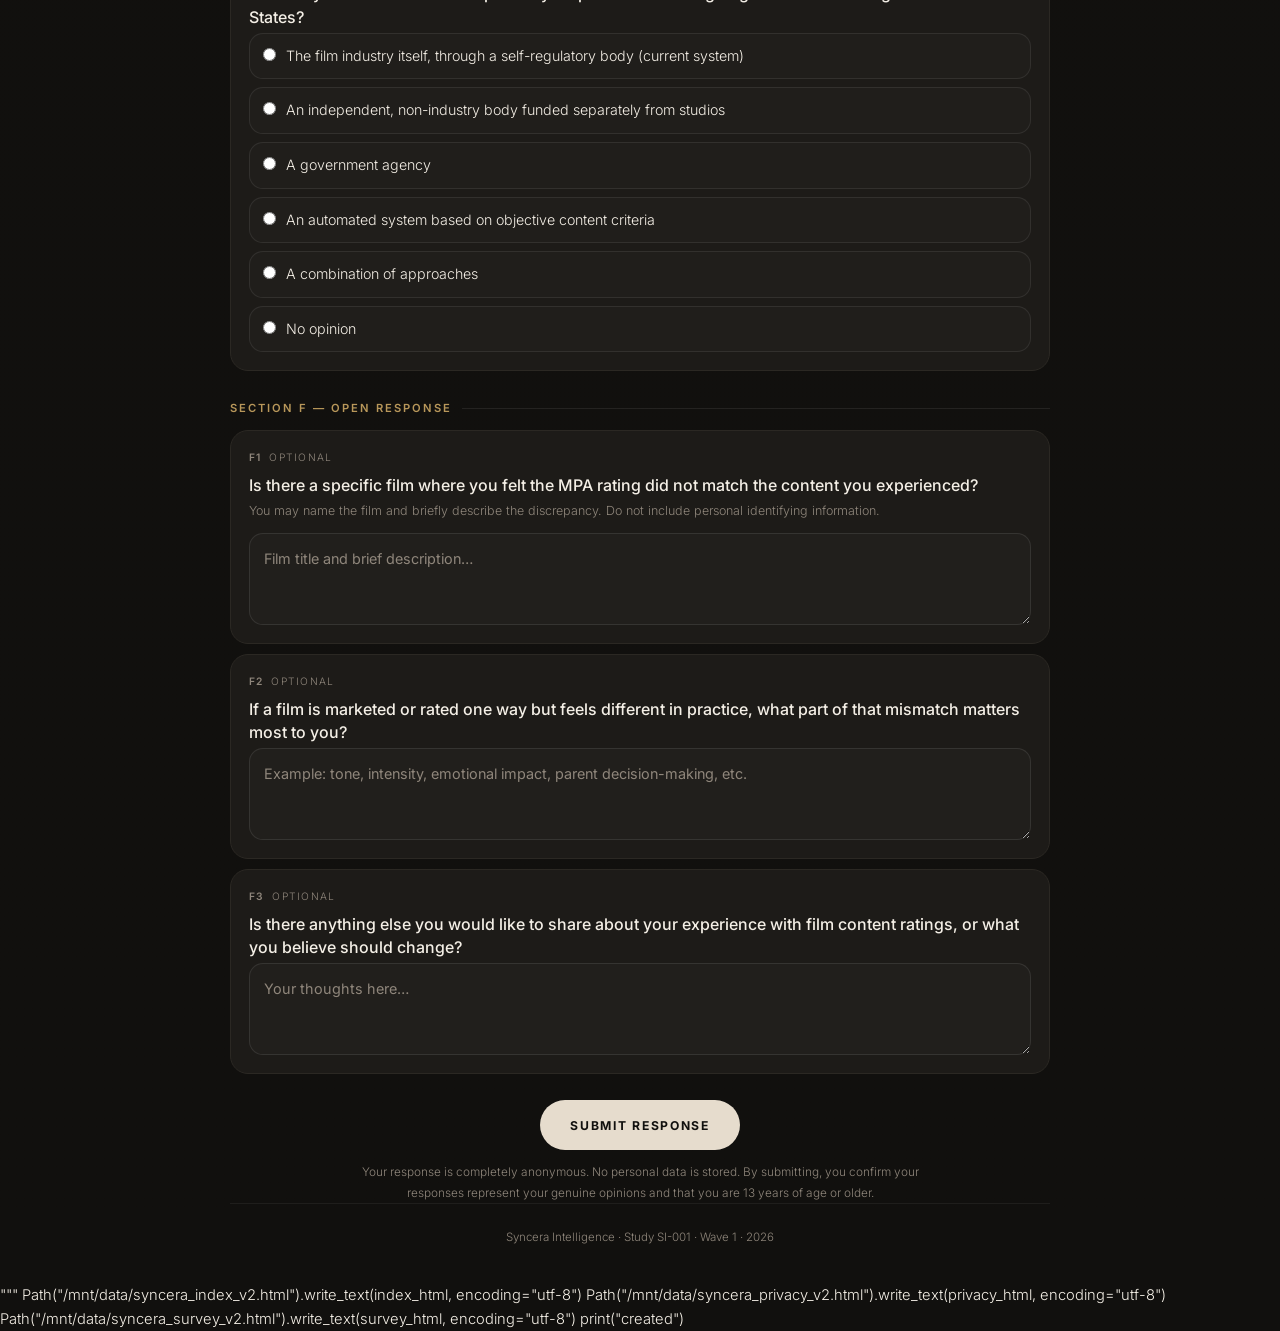
==== commit 2bc752c0: "index v0.html" ====
--- a/index.html
+++ b/index.html
@@ -1,4 +1,6 @@
-<!DOCTYPE html>
+from pathlib import Path
+
+index_html = """<!DOCTYPE html>
 <html lang="en">
 <head>
   <meta charset="UTF-8" />
@@ -8,457 +10,150 @@
   <link rel="preconnect" href="https://fonts.gstatic.com" crossorigin>
   <link href="https://fonts.googleapis.com/css2?family=Inter:wght@300;400;500;600;700&family=DM+Serif+Display:ital@0;1&display=swap" rel="stylesheet">
   <style>
-    :root{
-      --bg:#11100e;
-      --bg-2:#171614;
-      --panel:#1d1b18;
-      --panel-2:#23201c;
-      --border:#2a2723;
-      --text:#f4efe6;
-      --muted:#b5aca1;
-      --soft:#8f867b;
-      --accent:#e6dccd;
-      --accent-2:#d6c8b3;
-      --max:1160px;
-      --radius:20px;
-      --shadow:0 20px 60px rgba(0,0,0,.25);
-    }
-
-    *{box-sizing:border-box}
-    html{scroll-behavior:smooth}
-    body{
-      margin:0;
-      background:
-        radial-gradient(circle at top right, rgba(255,255,255,.03), transparent 26%),
-        linear-gradient(180deg, #120f0d 0%, #11100e 100%);
-      color:var(--text);
-      font-family:Inter,system-ui,sans-serif;
-      line-height:1.6;
-    }
-
-    a{text-decoration:none;color:inherit}
-    .wrap{max-width:var(--max); margin:0 auto; padding:0 24px}
-    .eyebrow{
-      color:var(--soft);
-      text-transform:uppercase;
-      letter-spacing:.22em;
-      font-size:.72rem;
-      font-weight:600;
-    }
-
-    .nav{
-      position:sticky; top:0; z-index:50;
-      backdrop-filter: blur(10px);
-      background:rgba(17,16,14,.82);
-      border-bottom:1px solid rgba(255,255,255,.06);
-    }
-    .nav-inner{
-      max-width:var(--max); margin:0 auto; padding:18px 24px;
-      display:flex; align-items:center; justify-content:space-between; gap:16px;
-    }
-    .brand{display:flex; align-items:center; gap:14px}
-    .mark{
-      width:34px; height:28px; display:grid; grid-template-columns:repeat(5,1fr); gap:4px; align-items:end;
-    }
-    .mark span{
-      display:block; border-radius:999px; background:var(--accent); opacity:.92;
-    }
-    .mark span:nth-child(1){height:11px; opacity:.48}
-    .mark span:nth-child(2){height:18px; opacity:.68}
-    .mark span:nth-child(3){height:28px}
-    .mark span:nth-child(4){height:16px; opacity:.8}
-    .mark span:nth-child(5){height:22px; opacity:.58}
-    .brand-copy{display:flex; flex-direction:column; gap:2px}
-    .brand-name{
-      font-size:.84rem; font-weight:700; letter-spacing:.16em; text-transform:uppercase;
-    }
-    .brand-sub{
-      font-size:.62rem; color:var(--soft); letter-spacing:.18em; text-transform:uppercase;
-    }
-    .nav-links{display:flex; gap:24px; align-items:center}
-    .nav-links a{
-      color:var(--muted); font-size:.78rem; text-transform:uppercase; letter-spacing:.12em; font-weight:500;
-    }
-    .nav-links .cta{
-      color:#11100e; background:var(--accent); padding:11px 16px; border-radius:999px;
-    }
-
-    .hero{padding:78px 0 48px}
-    .hero-grid{
-      display:grid; grid-template-columns:1.08fr .92fr; gap:24px; align-items:stretch;
-    }
-    .hero-copy{
-      background:linear-gradient(180deg, rgba(255,255,255,.03), rgba(255,255,255,.01));
-      border:1px solid rgba(255,255,255,.08);
-      border-radius:32px;
-      padding:42px;
-      box-shadow:var(--shadow);
-    }
-    h1{
-      margin:16px 0 18px;
-      font-family:"DM Serif Display", serif;
-      font-weight:400;
-      line-height:1.02;
-      letter-spacing:-.03em;
-      font-size:clamp(2.7rem,6vw,5.2rem);
-      max-width:10ch;
-    }
-    .hero-copy p{
-      max-width:60ch; color:var(--muted); font-size:1.02rem; margin:0 0 16px;
-    }
-    .hero-actions{display:flex; gap:14px; flex-wrap:wrap; margin:26px 0 24px}
-    .btn{
-      display:inline-flex; align-items:center; justify-content:center;
-      min-height:48px; padding:0 20px; border-radius:999px; font-weight:700;
-      text-transform:uppercase; letter-spacing:.12em; font-size:.75rem;
-      transition:.18s ease;
-    }
-    .btn-primary{background:var(--accent); color:#11100e}
-    .btn-primary:hover{transform:translateY(-1px)}
-    .btn-secondary{border:1px solid rgba(255,255,255,.12); color:var(--text)}
-    .hero-mini{
-      display:flex; gap:18px; flex-wrap:wrap; color:var(--soft); font-size:.8rem;
-      border-top:1px solid rgba(255,255,255,.08); padding-top:18px;
-    }
-
-    .hero-side{
-      display:grid;
-      gap:16px;
-    }
-    .hero-card{
-      border:1px solid rgba(255,255,255,.08);
-      border-radius:28px;
-      padding:24px;
-      background:linear-gradient(180deg, rgba(255,255,255,.035), rgba(255,255,255,.015));
-      box-shadow:var(--shadow);
-    }
-    .hero-card h3{
-      margin:10px 0 8px;
-      font-size:1rem;
-      line-height:1.35;
-    }
-    .hero-card p{
-      margin:0;
-      color:var(--muted);
-      font-size:.92rem;
-    }
-
-    .stat{
-      padding:16px 0;
-      border-bottom:1px solid rgba(255,255,255,.08);
-    }
-    .stat:last-child{border-bottom:none}
-    .stat strong{
-      display:block; font-size:2.2rem; line-height:1; letter-spacing:-.04em;
-    }
-    .stat span{
-      display:block; margin-top:7px; color:var(--muted); font-size:.9rem;
-    }
-
-    section{padding:26px 0 72px}
-    .section-head{max-width:760px; margin-bottom:28px}
-    h2{
-      margin:12px 0 10px; font-family:"DM Serif Display", serif; font-size:clamp(2rem,4vw,3rem);
-      font-weight:400; line-height:1.06; letter-spacing:-.03em;
-    }
-    .section-head p{color:var(--muted); max-width:62ch}
-
-    .grid-3{
-      display:grid; grid-template-columns:repeat(3,1fr); gap:18px;
-    }
-    .card{
-      background:var(--panel);
-      border:1px solid var(--border);
-      border-radius:var(--radius);
-      padding:24px;
-    }
-    .card h3{margin:10px 0 8px; font-size:1rem}
-    .card p{margin:0; color:var(--muted); font-size:.92rem}
-    .kicker{
-      color:var(--soft); text-transform:uppercase; letter-spacing:.18em; font-size:.68rem; font-weight:700;
-    }
-
-    .two-col{
-      display:grid;
-      grid-template-columns:1.04fr .96fr;
-      gap:18px;
-    }
-
-    .simple-list{
-      display:grid; gap:14px; margin-top:20px;
-    }
-    .simple-item{
-      display:grid; grid-template-columns:28px 1fr; gap:14px;
-      padding:16px 0; border-top:1px solid rgba(255,255,255,.07);
-    }
-    .simple-item:first-child{border-top:none}
-    .num{
-      width:28px; height:28px; border-radius:999px;
-      border:1px solid rgba(255,255,255,.12); display:grid; place-items:center;
-      color:var(--soft); font-size:.74rem;
-    }
-
-    .quote{
-      background:linear-gradient(180deg, rgba(255,255,255,.03), rgba(255,255,255,.015));
-      border:1px solid rgba(255,255,255,.08);
-      border-radius:28px;
-      padding:30px;
-      box-shadow:var(--shadow);
-    }
-    .quote blockquote{
-      margin:0 0 14px; font-family:"DM Serif Display", serif; font-size:clamp(1.35rem,3vw,2rem); line-height:1.3;
-    }
-    .quote p{margin:0; color:var(--soft); font-size:.88rem}
-
-    .trust-band{
-      background:var(--panel-2);
-      border:1px solid rgba(255,255,255,.08);
-      border-radius:24px;
-      padding:20px 24px;
-      display:flex;
-      gap:18px;
-      flex-wrap:wrap;
-      justify-content:space-between;
-      align-items:center;
-      margin-top:22px;
-    }
-    .trust-band strong{
-      display:block;
-      font-size:.75rem;
-      letter-spacing:.14em;
-      text-transform:uppercase;
-      color:var(--accent-2);
-      margin-bottom:6px;
-    }
-    .trust-band span{
-      color:var(--muted);
-      font-size:.92rem;
-    }
-
-    .cta-panel{
-      background:linear-gradient(180deg, rgba(255,255,255,.03), rgba(255,255,255,.015));
-      border:1px solid rgba(255,255,255,.08);
-      border-radius:28px;
-      padding:30px;
-      box-shadow:var(--shadow);
-    }
-    .cta-panel ul{
-      margin:16px 0 0;
-      padding-left:18px;
-      color:var(--muted);
-    }
-    .cta-panel li{margin:8px 0}
-
-    footer{
-      border-top:1px solid rgba(255,255,255,.08);
-      padding:28px 0 40px;
-      color:var(--soft);
-      font-size:.8rem;
-    }
-    .footer-inner{
-      display:flex; justify-content:space-between; gap:16px; align-items:center; flex-wrap:wrap;
-    }
-
-    @media (max-width: 920px){
-      .hero-grid,.grid-3,.two-col{grid-template-columns:1fr}
-      .hero-copy,.hero-card,.quote,.cta-panel{padding:24px}
-      .nav-links a:not(.cta){display:none}
-      h1{max-width:none}
-    }
-    @media (max-width: 620px){
-      .hero{padding-top:42px}
-      .nav-inner,.wrap{padding-left:18px; padding-right:18px}
-      h1{font-size:2.55rem}
-      .hero-copy,.hero-card,.quote,.cta-panel{border-radius:24px; padding:22px}
-      .hero-actions{flex-direction:column}
-      .btn{width:100%}
-      .trust-band{padding:18px}
-    }
+    :root{--bg:#11100e;--bg-2:#171614;--panel:#1d1b18;--panel-2:#23201c;--border:#2a2723;--text:#f4efe6;--muted:#b5aca1;--soft:#8f867b;--accent:#e6dccd;--accent-2:#d6c8b3;--max:1160px;--radius:20px;--shadow:0 20px 60px rgba(0,0,0,.25)}
+    *{box-sizing:border-box} html{scroll-behavior:smooth}
+    body{margin:0;background:radial-gradient(circle at top right,rgba(255,255,255,.03),transparent 26%),linear-gradient(180deg,#120f0d 0%,#11100e 100%);color:var(--text);font-family:Inter,system-ui,sans-serif;line-height:1.6}
+    a{text-decoration:none;color:inherit}.wrap{max-width:var(--max);margin:0 auto;padding:0 24px}.eyebrow{color:var(--soft);text-transform:uppercase;letter-spacing:.22em;font-size:.72rem;font-weight:600}
+    .nav{position:sticky;top:0;z-index:50;backdrop-filter:blur(10px);background:rgba(17,16,14,.82);border-bottom:1px solid rgba(255,255,255,.06)}
+    .nav-inner{max-width:var(--max);margin:0 auto;padding:18px 24px;display:flex;align-items:center;justify-content:space-between;gap:16px}
+    .brand{display:flex;align-items:center;gap:14px}.mark{width:34px;height:28px;display:grid;grid-template-columns:repeat(5,1fr);gap:4px;align-items:end}
+    .mark span{display:block;border-radius:999px;background:var(--accent);opacity:.92}.mark span:nth-child(1){height:11px;opacity:.48}.mark span:nth-child(2){height:18px;opacity:.68}.mark span:nth-child(3){height:28px}.mark span:nth-child(4){height:16px;opacity:.8}.mark span:nth-child(5){height:22px;opacity:.58}
+    .brand-copy{display:flex;flex-direction:column;gap:2px}.brand-name{font-size:.84rem;font-weight:700;letter-spacing:.16em;text-transform:uppercase}.brand-sub{font-size:.62rem;color:var(--soft);letter-spacing:.18em;text-transform:uppercase}
+    .nav-links{display:flex;gap:24px;align-items:center}.nav-links a{color:var(--muted);font-size:.78rem;text-transform:uppercase;letter-spacing:.12em;font-weight:500}.nav-links .cta{color:#11100e;background:var(--accent);padding:11px 16px;border-radius:999px}
+    .hero{padding:78px 0 48px}.hero-grid{display:grid;grid-template-columns:1.08fr .92fr;gap:24px;align-items:stretch}
+    .hero-copy{background:linear-gradient(180deg,rgba(255,255,255,.03),rgba(255,255,255,.01));border:1px solid rgba(255,255,255,.08);border-radius:32px;padding:42px;box-shadow:var(--shadow)}
+    h1{margin:16px 0 18px;font-family:"DM Serif Display",serif;font-weight:400;line-height:1.02;letter-spacing:-.03em;font-size:clamp(2.7rem,6vw,5.2rem);max-width:11ch}
+    .hero-copy p{max-width:60ch;color:var(--muted);font-size:1.02rem;margin:0 0 16px}.hero-actions{display:flex;gap:14px;flex-wrap:wrap;margin:26px 0 24px}
+    .btn{display:inline-flex;align-items:center;justify-content:center;min-height:48px;padding:0 20px;border-radius:999px;font-weight:700;text-transform:uppercase;letter-spacing:.12em;font-size:.75rem;transition:.18s ease}
+    .btn-primary{background:var(--accent);color:#11100e}.btn-primary:hover{transform:translateY(-1px)}.btn-secondary{border:1px solid rgba(255,255,255,.12);color:var(--text)}
+    .hero-mini{display:flex;gap:18px;flex-wrap:wrap;color:var(--soft);font-size:.8rem;border-top:1px solid rgba(255,255,255,.08);padding-top:18px}.hero-side{display:grid;gap:16px}
+    .hero-card{border:1px solid rgba(255,255,255,.08);border-radius:28px;padding:24px;background:linear-gradient(180deg,rgba(255,255,255,.035),rgba(255,255,255,.015));box-shadow:var(--shadow)}.hero-card h3{margin:10px 0 8px;font-size:1rem;line-height:1.35}.hero-card p{margin:0;color:var(--muted);font-size:.92rem}
+    .stat{padding:16px 0;border-bottom:1px solid rgba(255,255,255,.08)}.stat:last-child{border-bottom:none}.stat strong{display:block;font-size:2.2rem;line-height:1;letter-spacing:-.04em}.stat span{display:block;margin-top:7px;color:var(--muted);font-size:.9rem}
+    section{padding:26px 0 72px}.section-head{max-width:760px;margin-bottom:28px}
+    h2{margin:12px 0 10px;font-family:"DM Serif Display",serif;font-size:clamp(2rem,4vw,3rem);font-weight:400;line-height:1.06;letter-spacing:-.03em}.section-head p{color:var(--muted);max-width:62ch}
+    .grid-3{display:grid;grid-template-columns:repeat(3,1fr);gap:18px}.card{background:var(--panel);border:1px solid var(--border);border-radius:var(--radius);padding:24px}.card h3{margin:10px 0 8px;font-size:1rem}.card p{margin:0;color:var(--muted);font-size:.92rem}.kicker{color:var(--soft);text-transform:uppercase;letter-spacing:.18em;font-size:.68rem;font-weight:700}
+    .two-col{display:grid;grid-template-columns:1.04fr .96fr;gap:18px}.simple-list{display:grid;gap:14px;margin-top:20px}.simple-item{display:grid;grid-template-columns:28px 1fr;gap:14px;padding:16px 0;border-top:1px solid rgba(255,255,255,.07)}.simple-item:first-child{border-top:none}.num{width:28px;height:28px;border-radius:999px;border:1px solid rgba(255,255,255,.12);display:grid;place-items:center;color:var(--soft);font-size:.74rem}
+    .quote{background:linear-gradient(180deg,rgba(255,255,255,.03),rgba(255,255,255,.015));border:1px solid rgba(255,255,255,.08);border-radius:28px;padding:30px;box-shadow:var(--shadow)}.quote blockquote{margin:0 0 14px;font-family:"DM Serif Display",serif;font-size:clamp(1.35rem,3vw,2rem);line-height:1.3}.quote p{margin:0;color:var(--soft);font-size:.88rem}
+    .trust-band{background:var(--panel-2);border:1px solid rgba(255,255,255,.08);border-radius:24px;padding:20px 24px;display:flex;gap:18px;flex-wrap:wrap;justify-content:space-between;align-items:center;margin-top:22px}.trust-band strong{display:block;font-size:.75rem;letter-spacing:.14em;text-transform:uppercase;color:var(--accent-2);margin-bottom:6px}.trust-band span{color:var(--muted);font-size:.92rem}
+    .cta-panel{background:linear-gradient(180deg,rgba(255,255,255,.03),rgba(255,255,255,.015));border:1px solid rgba(255,255,255,.08);border-radius:28px;padding:30px;box-shadow:var(--shadow)}.cta-panel ul{margin:16px 0 0;padding-left:18px;color:var(--muted)}.cta-panel li{margin:8px 0}
+    footer{border-top:1px solid rgba(255,255,255,.08);padding:28px 0 40px;color:var(--soft);font-size:.8rem}.footer-inner{display:flex;justify-content:space-between;gap:16px;align-items:center;flex-wrap:wrap}
+    @media (max-width:920px){.hero-grid,.grid-3,.two-col{grid-template-columns:1fr}.hero-copy,.hero-card,.quote,.cta-panel{padding:24px}.nav-links a:not(.cta){display:none}h1{max-width:none}}
+    @media (max-width:620px){.hero{padding-top:42px}.nav-inner,.wrap{padding-left:18px;padding-right:18px}h1{font-size:2.55rem}.hero-copy,.hero-card,.quote,.cta-panel{border-radius:24px;padding:22px}.hero-actions{flex-direction:column}.btn{width:100%}.trust-band{padding:18px}}
   </style>
 </head>
 <body>
-  <nav class="nav">
-    <div class="nav-inner">
-      <div class="brand">
-        <div class="mark" aria-hidden="true">
-          <span></span><span></span><span></span><span></span><span></span>
-        </div>
-        <div class="brand-copy">
-          <div class="brand-name">Syncera</div>
-          <div class="brand-sub">Intelligence</div>
-        </div>
+  <nav class="nav"><div class="nav-inner"><div class="brand"><div class="mark" aria-hidden="true"><span></span><span></span><span></span><span></span><span></span></div><div class="brand-copy"><div class="brand-name">Syncera</div><div class="brand-sub">Intelligence</div></div></div><div class="nav-links"><a href="#why">Why it matters</a><a href="#approach">How it works</a><a href="#study">Current study</a><a href="privacy.html">Privacy</a><a class="cta" href="survey.html">Take survey</a></div></div></nav>
+  <main>
+    <section class="hero"><div class="wrap hero-grid">
+      <div class="hero-copy">
+        <div class="eyebrow">Audience perception intelligence</div>
+        <h1>Do film ratings actually reflect what people experience?</h1>
+        <p>Syncera Intelligence is conducting an independent study to measure where official film ratings align — and where they do not.</p>
+        <p>If you have watched at least one film in the past year, your response helps build real data that can improve how content is classified, recommended, and trusted.</p>
+        <div class="hero-actions"><a class="btn btn-primary" href="survey.html">Take the survey</a><a class="btn btn-secondary" href="#why">Learn more</a></div>
+        <div class="hero-mini"><span>Anonymous</span><span>6–8 minutes</span><span>No personal identifying information collected</span></div>
       </div>
-      <div class="nav-links">
-        <a href="#why">Why it matters</a>
-        <a href="#approach">How it works</a>
-        <a href="#study">Current study</a>
-        <a class="cta" href="survey.html">Take survey</a>
-      </div>
-    </div>
-  </nav>
+      <aside class="hero-side">
+        <div class="hero-card"><div class="eyebrow">Why now</div><div class="stat"><strong>58 years</strong><span>since the U.S. theatrical rating framework was last meaningfully overhauled.</span></div><div class="stat"><strong>Beyond reviews</strong><span>Syncera does not ask whether people liked a film. It measures whether the experience matched the label.</span></div><div class="stat"><strong>Real audience pulse</strong><span>This study starts building a living signal of how content is actually perceived.</span></div></div>
+        <div class="hero-card"><div class="eyebrow">What makes this different</div><h3>Not popularity. Not approval. Accuracy.</h3><p>IMDb and Rotten Tomatoes measure whether people liked something. Syncera measures whether audience reality matched what people were told to expect.</p></div>
+      </aside>
+    </div></section>
+    <section id="why"><div class="wrap"><div class="section-head"><div class="eyebrow">Why it matters</div><h2>People deserve better than vague labels and guesswork.</h2><p>Film ratings influence what we watch, what kids are exposed to, and how platforms recommend content — yet many people feel those ratings do not always match reality.</p><p>This study is designed to measure that gap using real audience experiences, not assumptions.</p></div>
+      <div class="grid-3"><article class="card"><div class="kicker">Clarity</div><h3>Data you can believe in</h3><p>We focus on measurable audience perception, not generic opinions and not industry guesswork.</p></article><article class="card"><div class="kicker">Alignment</div><h3>Signals rooted in real people</h3><p>We capture what viewers actually experience so systems can better reflect human reality.</p></article><article class="card"><div class="kicker">Accountability</div><h3>Better decisions, fewer blind spots</h3><p>Our work helps expose mismatch, improve trust, and support smarter content governance.</p></article></div>
+      <div class="trust-band"><div><strong>Survey trust markers</strong><span>Anonymous participation · 6–8 minutes · Independent study</span></div><a class="btn btn-primary" href="survey.html">Start the survey</a></div>
+    </div></section>
+    <section id="approach"><div class="wrap two-col">
+      <div class="card"><div class="eyebrow">How Syncera works</div><h2>Simple enough to understand. Serious enough to matter.</h2><div class="simple-list"><div class="simple-item"><div class="num">1</div><div><strong>Collect</strong><div style="color:var(--muted)">Gather structured audience responses, including title-specific signal from recent viewing experiences.</div></div></div><div class="simple-item"><div class="num">2</div><div><strong>Analyze</strong><div style="color:var(--muted)">Identify where official labels, tone, intensity, and audience perception stop matching up.</div></div></div><div class="simple-item"><div class="num">3</div><div><strong>Inform</strong><div style="color:var(--muted)">Turn those findings into actionable intelligence for better decisions and better outcomes.</div></div></div></div></div>
+      <div class="quote"><div class="eyebrow">Founder perspective</div><blockquote>“Syncera exists to make content decisions more honest, more useful, and more human.”</blockquote><p>Sincere insights. Smarter decisions. Better outcomes.</p></div>
+    </div></section>
+    <section id="study"><div class="wrap"><div class="section-head"><div class="eyebrow">Current study</div><h2>Study SI-001: film rating perception</h2><p>Our first public study measures whether official U.S. film ratings match what real audiences say they actually experience — including tone, intensity, and content mismatch.</p></div>
+      <div class="two-col"><div class="cta-panel"><div class="kicker">What to expect</div><ul><li>Anonymous participation</li><li>About 6–8 minutes to complete</li><li>Questions about trust, mismatch, intensity, and “vibe” accuracy</li><li>Optional title-specific responses to help build a live audience pulse</li></ul></div><div class="cta-panel"><div class="kicker">Why take this survey?</div><ul><li>Your response contributes to real audience-based data.</li><li>It helps improve how content is labeled and understood.</li><li>It supports more accurate and accountable media systems.</li></ul><div style="margin-top:22px;"><a class="btn btn-primary" href="survey.html">Take the survey</a></div></div></div>
+    </div></section>
+  </main>
+  <footer><div class="wrap footer-inner"><div>Syncera Intelligence · Audience perception intelligence</div><div>Chicago, IL · 2026</div></div></footer>
+</body>
+</html>"""
 
-  <main>
-    <section class="hero">
-      <div class="wrap hero-grid">
-        <div class="hero-copy">
-          <div class="eyebrow">Audience perception intelligence</div>
-          <h1>Do film ratings actually reflect what people experience?</h1>
-          <p>Syncera Intelligence is conducting an independent study to measure where official film ratings align — and where they do not.</p>
-          <p>If you have watched at least one film in the past year, your response helps build real data that can improve how content is classified, recommended, and trusted.</p>
+privacy_html = """<!DOCTYPE html><html lang="en"><head><meta charset="UTF-8" /><meta name="viewport" content="width=device-width, initial-scale=1.0" /><title>Privacy Policy — Syncera Intelligence</title><link rel="preconnect" href="https://fonts.googleapis.com"><link rel="preconnect" href="https://fonts.gstatic.com" crossorigin><link href="https://fonts.googleapis.com/css2?family=Inter:wght@300;400;500;600;700&family=DM+Serif+Display:ital@0;1&display=swap" rel="stylesheet"><style>:root{--bg:#11100e;--panel:#1d1b18;--border:#2a2723;--text:#f4efe6;--muted:#b5aca1;--soft:#8f867b;--accent:#e6dccd;--max:900px;--radius:20px;--shadow:0 20px 60px rgba(0,0,0,.25)}*{box-sizing:border-box}html{scroll-behavior:smooth}body{margin:0;background:radial-gradient(circle at top right,rgba(255,255,255,.03),transparent 26%),linear-gradient(180deg,#120f0d 0%,#11100e 100%);color:var(--text);font-family:Inter,system-ui,sans-serif;line-height:1.7}a{text-decoration:none;color:inherit}.wrap{max-width:var(--max);margin:0 auto;padding:0 24px}.nav{position:sticky;top:0;z-index:50;backdrop-filter:blur(10px);background:rgba(17,16,14,.82);border-bottom:1px solid rgba(255,255,255,.06)}.nav-inner{max-width:1100px;margin:0 auto;padding:18px 24px;display:flex;align-items:center;justify-content:space-between;gap:16px}.brand{display:flex;align-items:center;gap:14px}.mark{width:34px;height:28px;display:grid;grid-template-columns:repeat(5,1fr);gap:4px;align-items:end}.mark span{display:block;border-radius:999px;background:var(--accent);opacity:.92}.mark span:nth-child(1){height:11px;opacity:.48}.mark span:nth-child(2){height:18px;opacity:.68}.mark span:nth-child(3){height:28px}.mark span:nth-child(4){height:16px;opacity:.8}.mark span:nth-child(5){height:22px;opacity:.58}.brand-copy{display:flex;flex-direction:column;gap:2px}.brand-name{font-size:.84rem;font-weight:700;letter-spacing:.16em;text-transform:uppercase}.brand-sub{font-size:.62rem;color:var(--soft);letter-spacing:.18em;text-transform:uppercase}.nav-links{display:flex;gap:24px;align-items:center}.nav-links a{color:var(--muted);font-size:.78rem;text-transform:uppercase;letter-spacing:.12em;font-weight:500}.nav-links .cta{color:#11100e;background:var(--accent);padding:11px 16px;border-radius:999px}main{padding:56px 0 72px}.hero{background:linear-gradient(180deg,rgba(255,255,255,.03),rgba(255,255,255,.01));border:1px solid rgba(255,255,255,.08);border-radius:32px;padding:40px;box-shadow:var(--shadow);margin-bottom:20px}.eyebrow{color:var(--soft);text-transform:uppercase;letter-spacing:.22em;font-size:.72rem;font-weight:600}h1{margin:14px 0 14px;font-family:"DM Serif Display",serif;font-weight:400;line-height:1.04;letter-spacing:-.03em;font-size:clamp(2.4rem,5vw,4rem)}.hero p{margin:0;color:var(--muted);max-width:62ch;font-size:1rem}.meta{margin-top:18px;color:var(--soft);font-size:.8rem;text-transform:uppercase;letter-spacing:.12em}.policy{display:grid;gap:16px}.card{background:var(--panel);border:1px solid var(--border);border-radius:20px;padding:24px 24px 22px}h2{margin:0 0 10px;font-size:1rem;letter-spacing:.02em}p{margin:0 0 12px;color:var(--muted);font-size:.94rem}p:last-child{margin-bottom:0}ul{margin:0;padding-left:18px;color:var(--muted)}li{margin:7px 0}.highlight{color:var(--text);font-weight:600}.contact-box{background:rgba(230,220,205,.04);border:1px solid rgba(230,220,205,.10)}footer{border-top:1px solid rgba(255,255,255,.08);padding:28px 0 40px;color:var(--soft);font-size:.8rem;margin-top:30px}.footer-inner{display:flex;justify-content:space-between;gap:16px;align-items:center;flex-wrap:wrap}@media (max-width:620px){.nav-inner,.wrap{padding-left:18px;padding-right:18px}.nav-links a:not(.cta){display:none}.hero,.card{padding:22px}h1{font-size:2.35rem}}</style></head><body><nav class="nav"><div class="nav-inner"><div class="brand"><div class="mark" aria-hidden="true"><span></span><span></span><span></span><span></span><span></span></div><div class="brand-copy"><div class="brand-name">Syncera</div><div class="brand-sub">Intelligence</div></div></div><div class="nav-links"><a href="index.html">Home</a><a href="survey.html">Survey</a><a class="cta" href="survey.html">Take survey</a></div></div></nav><main><div class="wrap"><section class="hero"><div class="eyebrow">Privacy Policy</div><h1>Your trust matters here.</h1><p>Syncera Intelligence is committed to protecting the privacy of people who visit this site and participate in our research. This page explains what we collect, what we do not collect, and how survey responses are used.</p><div class="meta">Effective date: April 2026</div></section><section class="policy"><div class="card"><h2>1. What this site is for</h2><p>Syncera Intelligence conducts independent audience perception research. Our current public survey collects responses about film rating perception, tone accuracy, audience trust, and related media trust topics.</p></div><div class="card"><h2>2. What we collect</h2><p>When you submit a survey, we may collect the responses you provide, such as:</p><ul><li>Film viewing habits</li><li>Opinions about rating systems</li><li>Optional demographic information</li><li>Optional film title references you choose to share</li><li>Optional written responses</li><li>Basic technical submission data needed to process the form</li></ul></div><div class="card"><h2>3. What we do not intentionally collect</h2><ul><li>Your name</li><li>Your home address</li><li>Your phone number</li><li>Your Social Security number</li><li>Payment information</li></ul><p>Please do not include personal identifying information in any open-response field.</p></div><div class="card"><h2>4. How your responses are used</h2><p>Survey responses may be used in aggregated and anonymized form for research, reporting, publications, internal analysis, future study design, live title-level pulse tracking, and policy or business discussions related to media trust, content classification, and audience perception.</p><p>We look for patterns across responses. We do not publish your individual identity because we are not asking for it.</p></div><div class="card"><h2>5. How submissions are processed</h2><p>Survey submissions are currently processed using a third-party form service. That means your responses may pass through that service so they can be delivered to Syncera Intelligence for review and analysis.</p><p>While we aim to use privacy-conscious tools, third-party services may have their own privacy and data-handling practices.</p></div><div class="card"><h2>6. Cookies and analytics</h2><p>This site may use basic hosting or platform-level technical logs to operate and secure the site. At this stage, we are not using aggressive ad tracking or behavioral advertising tools on respondents.</p></div><div class="card"><h2>7. Children’s privacy</h2><p>This survey is intended only for people who are <span class="highlight">13 years of age or older</span>. If you are under 13, please do not submit the survey.</p></div><div class="card"><h2>8. Data security</h2><p>We take reasonable steps to protect submitted information, but no website or online transmission method can be guaranteed to be 100% secure. By participating, you understand that online submission always carries some level of risk.</p></div><div class="card"><h2>9. Changes to this policy</h2><p>This Privacy Policy may be updated as Syncera Intelligence grows, adds tools, or changes research practices. The most current version will always appear on this page.</p></div><div class="card contact-box"><h2>10. Contact</h2><p>If you have questions about this Privacy Policy or about a Syncera Intelligence study, you can contact:</p><p><span class="highlight">syncerahq@gmail.com</span></p></div></section></div></main><footer><div class="wrap footer-inner"><div>Syncera Intelligence · Privacy Policy</div><div>Chicago, IL · 2026</div></div></footer></body></html>"""
 
-          <div class="hero-actions">
-            <a class="btn btn-primary" href="survey.html">Take the survey</a>
-            <a class="btn btn-secondary" href="#why">Learn more</a>
-          </div>
+survey_html = """<!DOCTYPE html>
+<html lang="en"><head><meta charset="UTF-8"/><meta name="viewport" content="width=device-width, initial-scale=1.0"/><title>Syncera Intelligence — Content Trust Perception Study</title><link rel="preconnect" href="https://fonts.googleapis.com"><link rel="preconnect" href="https://fonts.gstatic.com" crossorigin><link href="https://fonts.googleapis.com/css2?family=Inter:wght@300;400;500;600;700&family=DM+Serif+Display:ital@0;1&display=swap" rel="stylesheet"><style>
+*,*::before,*::after{box-sizing:border-box;margin:0;padding:0}:root{--bg:#11100e;--bg-2:#171614;--panel:#1d1b18;--panel-2:#23201c;--ink:#f4efe6;--mid:#b5aca1;--muted:#8f867b;--border:#2b2823;--accent:#e6dccd;--accent-2:#d4c5ae;--soft-gold:#b8975a;--soft-red:#cf8b84;--radius:18px;--max:860px;--shadow:0 24px 70px rgba(0,0,0,.28)}html{scroll-behavior:smooth}body{background:radial-gradient(circle at top right,rgba(255,255,255,.03),transparent 24%),linear-gradient(180deg,#120f0d 0%,#11100e 100%);color:var(--ink);font-family:'Inter',sans-serif;font-weight:300;font-size:.92rem;line-height:1.65;min-height:100vh}a{color:inherit;text-decoration:none}.wrap{max-width:var(--max);margin:0 auto;padding:0 20px}.topbar{position:sticky;top:0;z-index:50;backdrop-filter:blur(10px);background:rgba(17,16,14,.9);border-bottom:1px solid rgba(255,255,255,.06)}.topbar-inner{max-width:1100px;margin:0 auto;padding:16px 20px;display:flex;align-items:center;justify-content:space-between;gap:16px}.brand{display:flex;align-items:center;gap:12px}.logo-mark{width:30px;height:24px;display:grid;grid-template-columns:repeat(5,1fr);gap:3px;align-items:end}.logo-mark span{display:block;border-radius:999px;background:var(--accent)}.logo-mark span:nth-child(1){height:10px;opacity:.45}.logo-mark span:nth-child(2){height:16px;opacity:.66}.logo-mark span:nth-child(3){height:24px}.logo-mark span:nth-child(4){height:15px;opacity:.8}.logo-mark span:nth-child(5){height:19px;opacity:.58}.brand-copy strong{display:block;font-size:.84rem;font-weight:700;letter-spacing:.16em;text-transform:uppercase;line-height:1}.brand-copy small{display:block;margin-top:2px;font-size:.62rem;color:var(--muted);letter-spacing:.17em;text-transform:uppercase;line-height:1}.study-tag{font-size:.68rem;color:var(--muted);letter-spacing:.1em;text-transform:uppercase}.back-link{color:var(--mid);font-size:.76rem;letter-spacing:.12em;text-transform:uppercase}
+.progress-shell{position:sticky;top:57px;z-index:40;background:linear-gradient(180deg,rgba(17,16,14,.96),rgba(17,16,14,.88));backdrop-filter:blur(10px);border-bottom:1px solid rgba(255,255,255,.05)}.progress-wrap{max-width:1100px;margin:0 auto;padding:12px 20px}.progress-info{display:flex;justify-content:space-between;gap:12px;margin-bottom:8px;font-size:.68rem;color:var(--muted);letter-spacing:.12em;text-transform:uppercase}.progress-track{height:8px;background:rgba(255,255,255,.06);border-radius:999px;overflow:hidden}.progress-fill{height:100%;width:0%;background:var(--accent);transition:width .3s ease}
+.hero{padding:40px 0 18px}.hero-card{background:linear-gradient(180deg,rgba(255,255,255,.03),rgba(255,255,255,.015));border:1px solid rgba(255,255,255,.08);border-radius:28px;padding:28px;box-shadow:var(--shadow)}.eyebrow{font-size:.68rem;letter-spacing:.22em;text-transform:uppercase;color:var(--soft-gold);font-weight:600}h1{margin:12px 0 14px;font-family:"DM Serif Display",serif;font-size:clamp(2.05rem,4vw,3.4rem);font-weight:400;line-height:1.08;letter-spacing:-.03em}h1 em{color:var(--accent-2);font-style:italic}.hero p{color:var(--mid);margin-bottom:10px;max-width:65ch}.hero-grid{display:grid;grid-template-columns:1fr 1fr;gap:16px;margin-top:18px}.mini-card{background:rgba(255,255,255,.02);border:1px solid rgba(255,255,255,.08);border-radius:18px;padding:16px}.mini-card strong{display:block;color:var(--accent);font-size:.72rem;letter-spacing:.12em;text-transform:uppercase;margin-bottom:8px}.mini-card p{margin:0;font-size:.87rem;line-height:1.65}.consent{margin-top:18px;background:rgba(230,220,205,.06);border:1px solid rgba(230,220,205,.12);border-left:3px solid var(--accent-2);border-radius:14px;padding:15px 16px;color:var(--mid);font-size:.82rem;line-height:1.72}.consent strong{color:var(--ink);font-weight:600}
+main{padding:18px 0 72px}.section-label{display:flex;align-items:center;gap:10px;margin:28px 0 12px;font-size:.7rem;color:var(--soft-gold);letter-spacing:.18em;text-transform:uppercase;font-weight:600}.section-label::after{content:'';flex:1;height:1px;background:rgba(255,255,255,.08)}.method-note{margin-bottom:12px;padding:12px 14px;border-left:2px solid rgba(255,255,255,.08);color:var(--muted);font-size:.78rem;line-height:1.7;font-style:italic}.q-block{background:var(--panel);border:1px solid var(--border);border-radius:var(--radius);padding:18px;margin-bottom:10px;scroll-margin-top:140px}.q-block.is-attention{background:linear-gradient(180deg,rgba(184,151,90,.08),rgba(184,151,90,.03));border-color:rgba(184,151,90,.35)}.q-block.has-error{border-color:rgba(207,139,132,.55);box-shadow:0 0 0 1px rgba(207,139,132,.15) inset}
+.q-meta{display:flex;align-items:center;gap:8px;margin-bottom:8px;flex-wrap:wrap}.q-num,.q-status{font-size:.64rem;letter-spacing:.12em;text-transform:uppercase}.q-num{color:var(--muted);font-weight:600}.q-required{color:var(--accent-2)}.q-optional{color:var(--muted)}.q-text{font-size:1rem;font-weight:500;color:var(--ink);line-height:1.45;margin-bottom:4px}.q-note{font-size:.78rem;color:var(--muted);line-height:1.58;margin-bottom:12px}
+.radio-stack,.check-stack{display:flex;flex-direction:column;gap:8px}.radio-item,.check-item{display:flex;align-items:flex-start;gap:10px;padding:12px 13px;border:1px solid rgba(255,255,255,.08);border-radius:14px;cursor:pointer;background:rgba(255,255,255,.015);transition:border-color .15s ease,background .15s ease}.radio-item:hover,.check-item:hover{border-color:rgba(230,220,205,.28);background:rgba(255,255,255,.028)}.radio-item.selected,.check-item.selected{border-color:rgba(230,220,205,.42);background:rgba(230,220,205,.05)}.radio-item input[type="radio"],.check-item input[type="checkbox"]{margin-top:2px;accent-color:var(--accent);flex-shrink:0}.radio-label,.check-label{font-size:.89rem;line-height:1.45;color:var(--ink)}
+.likert-wrap{overflow-x:auto;border:1px solid rgba(255,255,255,.08);border-radius:14px;background:rgba(255,255,255,.01)}.likert-table{width:100%;border-collapse:collapse;min-width:610px}.likert-table th{font-size:.62rem;font-weight:600;color:var(--muted);text-align:center;padding:10px 6px;letter-spacing:.12em;border-bottom:1px solid rgba(255,255,255,.08);text-transform:uppercase;background:rgba(255,255,255,.01)}.likert-table th:first-child,.likert-table td:first-child{text-align:left;padding-left:14px}.likert-table td{text-align:center;padding:12px 6px;border-bottom:1px solid rgba(255,255,255,.06);color:var(--mid);font-size:.84rem;vertical-align:middle}.likert-table td:first-child{color:var(--ink);line-height:1.42;padding-right:14px}.likert-table tr:last-child td{border-bottom:none}.likert-table input[type="radio"]{accent-color:var(--accent);width:15px;height:15px;cursor:pointer}.likert-anchors{display:flex;justify-content:space-between;margin-top:6px;font-size:.68rem;color:var(--muted);font-style:italic}
+.rating-ref{background:var(--panel-2);border:1px solid rgba(255,255,255,.08);border-radius:18px;padding:16px;margin-bottom:12px}.rating-ref-label{font-size:.64rem;color:var(--soft-gold);font-weight:600;letter-spacing:.14em;text-transform:uppercase;margin-bottom:8px}.rating-ref p{color:var(--mid);font-size:.82rem;line-height:1.65;margin-bottom:10px}.rating-grid{display:grid;grid-template-columns:repeat(auto-fit,minmax(126px,1fr));gap:8px}.rating-pill{background:rgba(255,255,255,.02);border:1px solid rgba(255,255,255,.07);border-radius:14px;padding:11px 12px;color:var(--mid);font-size:.76rem;line-height:1.45}.rating-pill strong{display:block;margin-bottom:4px;color:var(--accent);font-size:.82rem;font-weight:700;letter-spacing:.04em}
+textarea,input[type="text"]{width:100%;border:1px solid rgba(255,255,255,.09);border-radius:14px;background:rgba(255,255,255,.02);padding:13px 14px;font-family:'Inter',sans-serif;font-size:.9rem;color:var(--ink);outline:none;transition:border-color .15s ease,background .15s ease;line-height:1.6}textarea{min-height:92px;resize:vertical}textarea:focus,input[type="text"]:focus{border-color:rgba(230,220,205,.28);background:rgba(255,255,255,.03)}textarea::placeholder,input[type="text"]::placeholder{color:var(--muted)}
+.disqualify-msg{display:none;background:rgba(207,139,132,.08);border:1px solid rgba(207,139,132,.22);border-radius:12px;padding:12px 13px;margin-top:10px;font-size:.82rem;color:var(--soft-red);line-height:1.55}.attn-note{margin-top:6px;font-size:.74rem;color:var(--soft-gold);font-style:italic}.error-msg{display:none;margin-top:8px;font-size:.75rem;color:var(--soft-red)}.q-block.has-error .error-msg{display:block}
+.submit-area{margin-top:26px;display:flex;flex-direction:column;gap:12px;align-items:center}.submit-btn{border:none;background:var(--accent);color:#11100e;min-height:50px;padding:0 30px;border-radius:999px;font-family:'Inter',sans-serif;font-size:.76rem;font-weight:700;letter-spacing:.14em;text-transform:uppercase;cursor:pointer;transition:transform .15s ease,opacity .15s ease}.submit-btn:hover{transform:translateY(-1px)}.submit-btn:disabled{opacity:.6;cursor:not-allowed;transform:none}.submit-note{max-width:560px;text-align:center;font-size:.74rem;color:var(--muted);line-height:1.72}.footer{border-top:1px solid rgba(255,255,255,.06);padding:24px 0 36px;color:var(--muted);font-size:.72rem;text-align:center}
+.modal-overlay{position:fixed;inset:0;background:rgba(0,0,0,.62);display:none;align-items:center;justify-content:center;padding:20px;z-index:100}.modal-overlay.show{display:flex}.modal{width:min(560px,100%);background:#181614;border:1px solid rgba(255,255,255,.10);border-radius:24px;padding:30px;box-shadow:0 30px 90px rgba(0,0,0,.45);text-align:center}.modal-mark{width:56px;height:56px;margin:0 auto 16px;display:grid;place-items:center;border-radius:999px;border:1px solid rgba(255,255,255,.12);color:var(--accent);font-size:1.1rem}.modal h2{margin:0 0 10px;font-family:"DM Serif Display",serif;font-size:2rem;font-weight:400;letter-spacing:-.02em;line-height:1.08}.modal p{color:var(--mid);margin-bottom:18px;line-height:1.7}.modal-actions{display:flex;justify-content:center;gap:10px;flex-wrap:wrap}.modal-btn{min-height:46px;padding:0 18px;border-radius:999px;font-size:.74rem;font-weight:700;letter-spacing:.12em;text-transform:uppercase;cursor:pointer}.modal-btn.primary{border:none;background:var(--accent);color:#11100e}.modal-btn.secondary{border:1px solid rgba(255,255,255,.12);background:transparent;color:var(--ink)}
+@media (max-width:760px){.hero-grid{grid-template-columns:1fr}.progress-info{font-size:.62rem}}@media (max-width:580px){.topbar-inner,.progress-wrap,.wrap{padding-left:16px;padding-right:16px}.study-tag{display:none}.hero-card,.q-block,.rating-ref,.modal{padding:16px}.submit-btn{width:100%}.modal-actions{flex-direction:column}.modal-btn{width:100%}}
+</style></head>
+<body>
+<div class="topbar"><div class="topbar-inner"><div class="brand"><div class="logo-mark" aria-hidden="true"><span></span><span></span><span></span><span></span><span></span></div><div class="brand-copy"><strong>Syncera</strong><small>Intelligence</small></div></div><div class="study-tag">Study SI-001 · Wave 1 · 2026</div><a class="back-link" href="index.html">Back to site</a></div></div>
+<div class="progress-shell"><div class="progress-wrap"><div class="progress-info"><span id="progressLabel">Not started</span><span id="progressPct">0% complete</span></div><div class="progress-track"><div class="progress-fill" id="progressFill"></div></div></div></div>
+<div class="wrap hero"><div class="hero-card"><div class="eyebrow">Independent Research · April 2026</div><h1>Content trust <em>perception</em> study</h1><p>This study measures whether official U.S. film ratings match what real audiences say they actually experience — including intensity, tone, and mismatch between label and reality.</p><p>You may also share the most recent film you watched so Syncera can begin building a title-level live pulse over time.</p><div class="hero-grid"><div class="mini-card"><strong>What to expect</strong><p>Approximately 6–8 minutes. No right or wrong answers. Please respond based on your genuine experience.</p></div><div class="mini-card"><strong>What makes this different</strong><p>This study is about accuracy, not popularity. It captures whether a film matched expectations — not whether you liked it.</p></div></div><div class="consent"><strong>Informed Consent —</strong> Participation is voluntary and anonymous. No personally identifying information is collected. Responses may be used in aggregated, anonymized form for research, publications, title-level pulse summaries, and policy or business discussion by Syncera Intelligence. By proceeding, you confirm you are 13 years of age or older.</div></div></div>
+<main class="wrap">
+<form id="surveyForm" action="https://formspree.io/f/xkokvwvv" method="POST" novalidate>
+<input type="hidden" name="_subject" value="Syncera Intelligence — SI-001 submission"><input type="hidden" name="study_id" value="SI-001"><input type="hidden" name="wave" value="1"><input type="hidden" name="attention_check_passed" id="attentionCheckField" value=""><input type="hidden" name="submission_timestamp" id="timestampField" value="">
+<div class="section-label">Screener</div>
+<div class="q-block" id="q-s1"><div class="q-meta"><span class="q-num">Screener</span><span class="q-status q-required">Required</span></div><div class="q-text">Have you watched at least one film in the past 12 months — in a theater, at home, or on a streaming platform?</div><div class="q-note">This establishes basic eligibility for the study.</div><div class="radio-stack"><label class="radio-item"><input type="radio" name="screener" value="yes"> <span class="radio-label">Yes</span></label><label class="radio-item"><input type="radio" name="screener" value="no"> <span class="radio-label">No</span></label></div><div class="disqualify-msg" id="disqualify-msg">Thank you for your time. This study is designed for people who have recently watched films, so you would not qualify for this survey.</div><div class="error-msg">Please select an answer to continue.</div></div>
 
-          <div class="hero-mini">
-            <span>Anonymous</span>
-            <span>6–8 minutes</span>
-            <span>No personal identifying information collected</span>
-          </div>
-        </div>
+<div class="section-label">Section A — Background</div><div class="method-note">Demographic questions appear first to capture baseline characteristics before later survey content can influence responses. All demographic fields are optional — “Prefer not to say” is always available.</div>
+<div class="q-block" id="q-a1"><div class="q-meta"><span class="q-num">A1</span><span class="q-status q-optional">Optional</span></div><div class="q-text">What is your age range?</div><div class="radio-stack"><label class="radio-item"><input type="radio" name="age" value="under18"> <span class="radio-label">Under 18</span></label><label class="radio-item"><input type="radio" name="age" value="18-24"> <span class="radio-label">18–24</span></label><label class="radio-item"><input type="radio" name="age" value="25-34"> <span class="radio-label">25–34</span></label><label class="radio-item"><input type="radio" name="age" value="35-44"> <span class="radio-label">35–44</span></label><label class="radio-item"><input type="radio" name="age" value="45-54"> <span class="radio-label">45–54</span></label><label class="radio-item"><input type="radio" name="age" value="55-64"> <span class="radio-label">55–64</span></label><label class="radio-item"><input type="radio" name="age" value="65plus"> <span class="radio-label">65 or older</span></label><label class="radio-item"><input type="radio" name="age" value="prefer_not_to_say"> <span class="radio-label">Prefer not to say</span></label></div></div>
+<div class="q-block" id="q-a2"><div class="q-meta"><span class="q-num">A2</span><span class="q-status q-optional">Optional</span></div><div class="q-text">What is your gender?</div><div class="radio-stack"><label class="radio-item"><input type="radio" name="gender" value="woman"> <span class="radio-label">Woman</span></label><label class="radio-item"><input type="radio" name="gender" value="man"> <span class="radio-label">Man</span></label><label class="radio-item"><input type="radio" name="gender" value="nonbinary"> <span class="radio-label">Non-binary / gender non-conforming</span></label><label class="radio-item"><input type="radio" name="gender" value="self_describe"> <span class="radio-label">Prefer to self-describe</span></label><label class="radio-item"><input type="radio" name="gender" value="prefer_not_to_say"> <span class="radio-label">Prefer not to say</span></label></div></div>
+<div class="q-block" id="q-a3"><div class="q-meta"><span class="q-num">A3</span><span class="q-status q-optional">Optional</span></div><div class="q-text">Which of the following best describes your racial or ethnic background?</div><div class="q-note">Select all that apply.</div><div class="check-stack"><label class="check-item"><input type="checkbox" name="ethnicity" value="asian"> <span class="check-label">Asian or Asian American</span></label><label class="check-item"><input type="checkbox" name="ethnicity" value="black"> <span class="check-label">Black or African American</span></label><label class="check-item"><input type="checkbox" name="ethnicity" value="hispanic"> <span class="check-label">Hispanic or Latino/a/x</span></label><label class="check-item"><input type="checkbox" name="ethnicity" value="indigenous"> <span class="check-label">Indigenous or Native American</span></label><label class="check-item"><input type="checkbox" name="ethnicity" value="middle_eastern_north_african"> <span class="check-label">Middle Eastern or North African</span></label><label class="check-item"><input type="checkbox" name="ethnicity" value="white"> <span class="check-label">White or European American</span></label><label class="check-item"><input type="checkbox" name="ethnicity" value="multiracial"> <span class="check-label">Multiracial or mixed heritage</span></label><label class="check-item"><input type="checkbox" name="ethnicity" value="other"> <span class="check-label">Another background not listed</span></label><label class="check-item"><input type="checkbox" name="ethnicity" value="prefer_not_to_say"> <span class="check-label">Prefer not to say</span></label></div></div>
+<div class="q-block" id="q-a4"><div class="q-meta"><span class="q-num">A4</span><span class="q-status q-optional">Optional</span></div><div class="q-text">Do you have children or regularly make viewing decisions for anyone under 18?</div><div class="radio-stack"><label class="radio-item"><input type="radio" name="parent" value="yes_under13"> <span class="radio-label">Yes — I make decisions for children under 13</span></label><label class="radio-item"><input type="radio" name="parent" value="yes_13_17"> <span class="radio-label">Yes — I make decisions for teens aged 13–17</span></label><label class="radio-item"><input type="radio" name="parent" value="yes_both"> <span class="radio-label">Yes — both age groups</span></label><label class="radio-item"><input type="radio" name="parent" value="no"> <span class="radio-label">No — I do not make viewing decisions for minors</span></label><label class="radio-item"><input type="radio" name="parent" value="prefer_not_to_say"> <span class="radio-label">Prefer not to say</span></label></div></div>
 
-        <aside class="hero-side">
-          <div class="hero-card">
-            <div class="eyebrow">Why now</div>
-            <div class="stat">
-              <strong>58 years</strong>
-              <span>since the U.S. theatrical rating framework was last meaningfully overhauled.</span>
-            </div>
-            <div class="stat">
-              <strong>Real people</strong>
-              <span>are still expected to trust labels that may not fully reflect lived audience experience.</span>
-            </div>
-            <div class="stat">
-              <strong>One study</strong>
-              <span>can begin proving where official labels and actual audience perception diverge.</span>
-            </div>
-          </div>
+<div class="section-label">Section B — Viewing Habits</div>
+<div class="q-block" id="q-b0"><div class="q-meta"><span class="q-num">B0</span><span class="q-status q-optional">Optional</span></div><div class="q-text">What is the most recent film you watched?</div><div class="q-note">Optional, but very helpful. This lets Syncera begin building title-level “live pulse” insight over time.</div><input type="text" name="recent_title" placeholder="Example: Inside Out 2"></div>
+<div class="q-block" id="q-b1"><div class="q-meta"><span class="q-num">B1</span><span class="q-status q-required">Required</span></div><div class="q-text">How often do you watch films?</div><div class="radio-stack"><label class="radio-item"><input type="radio" name="watch_freq" value="daily"> <span class="radio-label">Daily or near-daily</span></label><label class="radio-item"><input type="radio" name="watch_freq" value="weekly"> <span class="radio-label">Several times a week</span></label><label class="radio-item"><input type="radio" name="watch_freq" value="monthly"> <span class="radio-label">A few times a month</span></label><label class="radio-item"><input type="radio" name="watch_freq" value="occasionally"> <span class="radio-label">Occasionally — a few times a year</span></label></div><div class="error-msg">Please select an answer.</div></div>
+<div class="q-block" id="q-b2"><div class="q-meta"><span class="q-num">B2</span><span class="q-status q-required">Required</span></div><div class="q-text">How often do you check a film’s rating before deciding to watch it or allow someone else to watch it?</div><div class="radio-stack"><label class="radio-item"><input type="radio" name="check_freq" value="always"> <span class="radio-label">Always</span></label><label class="radio-item"><input type="radio" name="check_freq" value="usually"> <span class="radio-label">Usually</span></label><label class="radio-item"><input type="radio" name="check_freq" value="sometimes"> <span class="radio-label">Sometimes</span></label><label class="radio-item"><input type="radio" name="check_freq" value="rarely"> <span class="radio-label">Rarely</span></label><label class="radio-item"><input type="radio" name="check_freq" value="never"> <span class="radio-label">Never</span></label></div><div class="error-msg">Please select an answer.</div></div>
 
-          <div class="hero-card">
-            <div class="eyebrow">What this study does</div>
-            <h3>Measures the gap between official ratings and audience reality.</h3>
-            <p>This is not about random opinion polling. It is structured perception data designed to show where content trust breaks down.</p>
-          </div>
-        </aside>
-      </div>
-    </section>
+<div class="section-label">Section C — Rating System Knowledge</div>
+<div class="rating-ref"><div class="rating-ref-label">Reference Information — Please read before continuing</div><p>The following categories are used by the Motion Picture Association (MPA) to classify U.S. films. Definitions below are adapted from official MPA rating descriptions.</p><div class="rating-grid"><div class="rating-pill"><strong>G</strong>General audiences. No content likely to offend most parents.</div><div class="rating-pill"><strong>PG</strong>Parental guidance suggested. Some material may not suit young children.</div><div class="rating-pill"><strong>PG-13</strong>Parents strongly cautioned. Some material may be inappropriate for under-13s.</div><div class="rating-pill"><strong>R</strong>Restricted. Under 17 requires accompanying parent or adult guardian.</div><div class="rating-pill"><strong>NC-17</strong>Adults only. No one 17 and under admitted.</div></div></div>
+<div class="q-block" id="q-c1"><div class="q-meta"><span class="q-num">C1</span><span class="q-status q-required">Required</span></div><div class="q-text">Before reading the reference above, how familiar were you with how MPA film ratings are assigned?</div><div class="q-note">Please answer based on what you knew before reading the reference box.</div><div class="radio-stack"><label class="radio-item"><input type="radio" name="prior_knowledge" value="very"> <span class="radio-label">Very familiar — I understood the criteria and process in detail</span></label><label class="radio-item"><input type="radio" name="prior_knowledge" value="somewhat"> <span class="radio-label">Somewhat familiar — I knew the ratings existed but not the specifics</span></label><label class="radio-item"><input type="radio" name="prior_knowledge" value="little"> <span class="radio-label">A little familiar — I recognized the ratings but did not know how they were assigned</span></label><label class="radio-item"><input type="radio" name="prior_knowledge" value="not_at_all"> <span class="radio-label">Not at all familiar</span></label></div><div class="error-msg">Please select an answer.</div></div>
+<div class="q-block" id="q-c2"><div class="q-meta"><span class="q-num">C2</span><span class="q-status q-required">Required</span></div><div class="q-text">How would you describe your overall level of trust in the MPA film rating system?</div><div class="q-note">1 = No trust at all · 5 = Complete trust</div><div class="likert-wrap"><table class="likert-table"><thead><tr><th style="width:40%"></th><th>1</th><th>2</th><th>3</th><th>4</th><th>5</th><th style="width:90px">No opinion</th></tr></thead><tbody><tr><td>Trust in the MPA rating system</td><td><input type="radio" name="trust" value="1"></td><td><input type="radio" name="trust" value="2"></td><td><input type="radio" name="trust" value="3"></td><td><input type="radio" name="trust" value="4"></td><td><input type="radio" name="trust" value="5"></td><td><input type="radio" name="trust" value="no_opinion"></td></tr></tbody></table></div><div class="likert-anchors"><span>No trust</span><span>Complete trust</span></div><div class="error-msg">Please select a response.</div></div>
 
-    <section id="why">
-      <div class="wrap">
-        <div class="section-head">
-          <div class="eyebrow">Why it matters</div>
-          <h2>People deserve better than vague labels and guesswork.</h2>
-          <p>Film ratings influence what we watch, what kids are exposed to, and how platforms recommend content — yet many people feel those ratings do not always match reality.</p>
-          <p>This study is designed to measure that gap using real audience experiences, not assumptions.</p>
-        </div>
+<div class="section-label">Section D — Rating Perception</div>
+<div class="q-block" id="q-d1"><div class="q-meta"><span class="q-num">D1</span><span class="q-status q-required">Required</span></div><div class="q-text">In your personal experience, how often does a film’s actual content match what you expected based on its MPA rating?</div><div class="radio-stack"><label class="radio-item"><input type="radio" name="match_freq" value="almost_always"> <span class="radio-label">Almost always — the rating accurately reflects the content I encountered</span></label><label class="radio-item"><input type="radio" name="match_freq" value="usually"> <span class="radio-label">Usually — occasional surprises, but mostly accurate</span></label><label class="radio-item"><input type="radio" name="match_freq" value="sometimes"> <span class="radio-label">Sometimes — I am frequently surprised by content not reflected in the rating</span></label><label class="radio-item"><input type="radio" name="match_freq" value="rarely"> <span class="radio-label">Rarely — the rating often does not reflect what I actually see</span></label><label class="radio-item"><input type="radio" name="match_freq" value="no_opinion"> <span class="radio-label">I have not paid close attention to this</span></label></div><div class="error-msg">Please select an answer.</div></div>
+<div class="q-block" id="q-d1b"><div class="q-meta"><span class="q-num">D1b</span><span class="q-status q-required">Required</span></div><div class="q-text">How often does the overall “vibe” or tone of a film match what its marketing and rating led you to expect?</div><div class="q-note">Think about whether something felt lighter, darker, more intense, or more uncomfortable than you expected.</div><div class="radio-stack"><label class="radio-item"><input type="radio" name="vibe_match" value="almost_always"> <span class="radio-label">Almost always</span></label><label class="radio-item"><input type="radio" name="vibe_match" value="usually"> <span class="radio-label">Usually</span></label><label class="radio-item"><input type="radio" name="vibe_match" value="sometimes"> <span class="radio-label">Sometimes</span></label><label class="radio-item"><input type="radio" name="vibe_match" value="rarely"> <span class="radio-label">Rarely</span></label><label class="radio-item"><input type="radio" name="vibe_match" value="no_opinion"> <span class="radio-label">I do not pay attention to this</span></label></div><div class="error-msg">Please select an answer.</div></div>
+<div class="q-block" id="q-d2"><div class="q-meta"><span class="q-num">D2</span><span class="q-status q-required">Required</span></div><div class="q-text">Please rate your agreement with each of the following statements.</div><div class="q-note">1 = Strongly disagree · 5 = Strongly agree · Select “No opinion” if you are unsure.</div><div class="likert-wrap"><table class="likert-table"><thead><tr><th style="width:44%">Statement</th><th>1</th><th>2</th><th>3</th><th>4</th><th>5</th><th style="width:90px">No opinion</th></tr></thead><tbody><tr><td>The current rating categories are sufficient to describe a film’s content</td><td><input type="radio" name="stmt1" value="1"></td><td><input type="radio" name="stmt1" value="2"></td><td><input type="radio" name="stmt1" value="3"></td><td><input type="radio" name="stmt1" value="4"></td><td><input type="radio" name="stmt1" value="5"></td><td><input type="radio" name="stmt1" value="no_opinion"></td></tr><tr><td>The MPA applies consistent standards across different types of films</td><td><input type="radio" name="stmt2" value="1"></td><td><input type="radio" name="stmt2" value="2"></td><td><input type="radio" name="stmt2" value="3"></td><td><input type="radio" name="stmt2" value="4"></td><td><input type="radio" name="stmt2" value="5"></td><td><input type="radio" name="stmt2" value="no_opinion"></td></tr><tr><td>Film ratings adequately reflect the needs of diverse audiences</td><td><input type="radio" name="stmt3" value="1"></td><td><input type="radio" name="stmt3" value="2"></td><td><input type="radio" name="stmt3" value="3"></td><td><input type="radio" name="stmt3" value="4"></td><td><input type="radio" name="stmt3" value="5"></td><td><input type="radio" name="stmt3" value="no_opinion"></td></tr><tr><td>A more detailed content description would be more useful than a single letter rating</td><td><input type="radio" name="stmt4" value="1"></td><td><input type="radio" name="stmt4" value="2"></td><td><input type="radio" name="stmt4" value="3"></td><td><input type="radio" name="stmt4" value="4"></td><td><input type="radio" name="stmt4" value="5"></td><td><input type="radio" name="stmt4" value="no_opinion"></td></tr></tbody></table></div><div class="likert-anchors"><span>Strongly disagree</span><span>Strongly agree</span></div><div class="error-msg">Please respond to all statements.</div></div>
+<div class="q-block" id="q-d3"><div class="q-meta"><span class="q-num">D3</span><span class="q-status q-required">Required</span></div><div class="q-text">Which content types, if any, do you feel are not accurately reflected in current MPA ratings?</div><div class="q-note">Select all that apply.</div><div class="check-stack"><label class="check-item"><input type="checkbox" name="inaccurate" value="violence"> <span class="check-label">Depictions of violence or physical harm</span></label><label class="check-item"><input type="checkbox" name="inaccurate" value="language"> <span class="check-label">Profanity and strong language</span></label><label class="check-item"><input type="checkbox" name="inaccurate" value="sexual"> <span class="check-label">Sexual content or suggestive material</span></label><label class="check-item"><input type="checkbox" name="inaccurate" value="nudity"> <span class="check-label">Nudity</span></label><label class="check-item"><input type="checkbox" name="inaccurate" value="substance"> <span class="check-label">Drug, alcohol, or substance use</span></label><label class="check-item"><input type="checkbox" name="inaccurate" value="theme"> <span class="check-label">Mature or disturbing themes</span></label><label class="check-item"><input type="checkbox" name="inaccurate" value="representation"> <span class="check-label">Representation of marginalized groups</span></label><label class="check-item"><input type="checkbox" name="inaccurate" value="none"> <span class="check-label">I believe all content types are accurately reflected in current ratings</span></label></div><div class="error-msg">Please select at least one option.</div></div>
+<div class="q-block" id="q-d3b"><div class="q-meta"><span class="q-num">D3b</span><span class="q-status q-required">Required</span></div><div class="q-text">Which of the following “nuance tags” would be most useful to you in addition to a standard film rating?</div><div class="q-note">Select at least one. These help measure what a simple rating misses.</div><div class="check-stack"><label class="check-item"><input type="checkbox" name="nuance_tags" value="psychological_intensity"> <span class="check-label">Psychological intensity</span></label><label class="check-item"><input type="checkbox" name="nuance_tags" value="emotional_discomfort"> <span class="check-label">Emotional discomfort</span></label><label class="check-item"><input type="checkbox" name="nuance_tags" value="cultural_sensitivity"> <span class="check-label">Cultural sensitivity</span></label><label class="check-item"><input type="checkbox" name="nuance_tags" value="tone_mismatch"> <span class="check-label">Tone / vibe mismatch</span></label><label class="check-item"><input type="checkbox" name="nuance_tags" value="parent_relevance"> <span class="check-label">Parent decision relevance</span></label><label class="check-item"><input type="checkbox" name="nuance_tags" value="disturbing_theme_alert"> <span class="check-label">Disturbing theme alert</span></label></div><div class="error-msg">Please select at least one option.</div></div>
+<div class="q-block is-attention" id="q-attn"><div class="q-meta"><span class="q-num">D4</span><span class="q-status q-required">Required</span></div><div class="q-text">This question is included to ensure response quality. Please select “Somewhat agree” regardless of your personal opinion.</div><div class="attn-note">Attention check — please read and follow the instruction carefully.</div><div class="radio-stack" style="margin-top:10px;"><label class="radio-item"><input type="radio" name="attention" value="strongly_disagree"> <span class="radio-label">Strongly disagree</span></label><label class="radio-item"><input type="radio" name="attention" value="disagree"> <span class="radio-label">Disagree</span></label><label class="radio-item"><input type="radio" name="attention" value="somewhat_agree"> <span class="radio-label">Somewhat agree</span></label><label class="radio-item"><input type="radio" name="attention" value="agree"> <span class="radio-label">Agree</span></label><label class="radio-item"><input type="radio" name="attention" value="strongly_agree"> <span class="radio-label">Strongly agree</span></label></div><div class="error-msg">Please select an answer.</div></div>
 
-        <div class="grid-3">
-          <article class="card">
-            <div class="kicker">Clarity</div>
-            <h3>Data you can believe in</h3>
-            <p>We focus on measurable audience perception, not generic opinions and not industry guesswork.</p>
-          </article>
-          <article class="card">
-            <div class="kicker">Alignment</div>
-            <h3>Signals rooted in real people</h3>
-            <p>We capture what viewers actually experience so systems can better reflect human reality.</p>
-          </article>
-          <article class="card">
-            <div class="kicker">Accountability</div>
-            <h3>Better decisions, fewer blind spots</h3>
-            <p>Our work helps expose mismatch, improve trust, and support smarter content governance.</p>
-          </article>
-        </div>
+<div class="section-label">Section E — Reform Attitudes</div>
+<div class="q-block" id="q-e1"><div class="q-meta"><span class="q-num">E1</span><span class="q-status q-required">Required</span></div><div class="q-text">In your view, how much change, if any, does the MPA film rating system need?</div><div class="radio-stack"><label class="radio-item"><input type="radio" name="reform_level" value="no_change"> <span class="radio-label">No change — the system works well as it is</span></label><label class="radio-item"><input type="radio" name="reform_level" value="minor"> <span class="radio-label">Minor adjustments — small improvements would help</span></label><label class="radio-item"><input type="radio" name="reform_level" value="moderate"> <span class="radio-label">Moderate reform — meaningful updates are needed</span></label><label class="radio-item"><input type="radio" name="reform_level" value="major"> <span class="radio-label">Major overhaul — the system needs to be fundamentally redesigned</span></label><label class="radio-item"><input type="radio" name="reform_level" value="no_opinion"> <span class="radio-label">I do not have enough information to say</span></label></div><div class="error-msg">Please select an answer.</div></div>
+<div class="q-block" id="q-e2"><div class="q-meta"><span class="q-num">E2</span><span class="q-status q-required">Required</span></div><div class="q-text">A proposal has been made to introduce automatic, criteria-based film ratings — where specific content thresholds would trigger a rating automatically, with no subjective panel review. How do you feel about this proposal?</div><div class="radio-stack"><label class="radio-item"><input type="radio" name="auto_rating" value="strongly_support"> <span class="radio-label">Strongly support</span></label><label class="radio-item"><input type="radio" name="auto_rating" value="somewhat_support"> <span class="radio-label">Somewhat support</span></label><label class="radio-item"><input type="radio" name="auto_rating" value="neutral"> <span class="radio-label">Neither support nor oppose</span></label><label class="radio-item"><input type="radio" name="auto_rating" value="somewhat_oppose"> <span class="radio-label">Somewhat oppose</span></label><label class="radio-item"><input type="radio" name="auto_rating" value="strongly_oppose"> <span class="radio-label">Strongly oppose</span></label><label class="radio-item"><input type="radio" name="auto_rating" value="no_opinion"> <span class="radio-label">No opinion / insufficient information to respond</span></label></div><div class="error-msg">Please select an answer.</div></div>
+<div class="q-block" id="q-e3"><div class="q-meta"><span class="q-num">E3</span><span class="q-status q-required">Required</span></div><div class="q-text">Who do you believe should be primarily responsible for assigning film content ratings in the United States?</div><div class="radio-stack"><label class="radio-item"><input type="radio" name="who_rates" value="industry"> <span class="radio-label">The film industry itself, through a self-regulatory body (current system)</span></label><label class="radio-item"><input type="radio" name="who_rates" value="independent"> <span class="radio-label">An independent, non-industry body funded separately from studios</span></label><label class="radio-item"><input type="radio" name="who_rates" value="government"> <span class="radio-label">A government agency</span></label><label class="radio-item"><input type="radio" name="who_rates" value="algorithmic"> <span class="radio-label">An automated system based on objective content criteria</span></label><label class="radio-item"><input type="radio" name="who_rates" value="combination"> <span class="radio-label">A combination of approaches</span></label><label class="radio-item"><input type="radio" name="who_rates" value="no_opinion"> <span class="radio-label">No opinion</span></label></div><div class="error-msg">Please select an answer.</div></div>
 
-        <div class="trust-band">
-          <div>
-            <strong>Survey trust markers</strong>
-            <span>Anonymous participation · 6–8 minutes · Independent study</span>
-          </div>
-          <a class="btn btn-primary" href="survey.html">Start the survey</a>
-        </div>
-      </div>
-    </section>
+<div class="section-label">Section F — Open Response</div>
+<div class="q-block" id="q-f1"><div class="q-meta"><span class="q-num">F1</span><span class="q-status q-optional">Optional</span></div><div class="q-text">Is there a specific film where you felt the MPA rating did not match the content you experienced?</div><div class="q-note">You may name the film and briefly describe the discrepancy. Do not include personal identifying information.</div><textarea name="film_example" placeholder="Film title and brief description…"></textarea></div>
+<div class="q-block" id="q-f2"><div class="q-meta"><span class="q-num">F2</span><span class="q-status q-optional">Optional</span></div><div class="q-text">If a film is marketed or rated one way but feels different in practice, what part of that mismatch matters most to you?</div><textarea name="mismatch_explainer" placeholder="Example: tone, intensity, emotional impact, parent decision-making, etc."></textarea></div>
+<div class="q-block" id="q-f3"><div class="q-meta"><span class="q-num">F3</span><span class="q-status q-optional">Optional</span></div><div class="q-text">Is there anything else you would like to share about your experience with film content ratings, or what you believe should change?</div><textarea name="open_feedback" placeholder="Your thoughts here…"></textarea></div>
+<div class="submit-area"><button type="submit" class="submit-btn" id="submitBtn">Submit response</button><div class="submit-note">Your response is completely anonymous. No personal data is stored. By submitting, you confirm your responses represent your genuine opinions and that you are 13 years of age or older.</div></div>
+</form><div class="footer">Syncera Intelligence · Study SI-001 · Wave 1 · 2026</div></main>
+<div class="modal-overlay" id="thankYouModal" aria-hidden="true"><div class="modal" role="dialog" aria-modal="true" aria-labelledby="thankYouTitle"><div class="modal-mark">✓</div><h2 id="thankYouTitle">Response recorded.</h2><p>Thank you for contributing to this study. Your anonymous response will be included in the Syncera Intelligence Film Rating Perception Dataset and may contribute to future research, title-level pulse summaries, and policy advocacy.</p><div class="modal-actions"><button class="modal-btn primary" type="button" id="closeModalBtn">Close</button><button class="modal-btn secondary" type="button" onclick="window.location.href='index.html'">Back to site</button></div></div></div>
+<script>
+const REQUIRED=['screener','watch_freq','check_freq','prior_knowledge','trust','match_freq','vibe_match','stmt1','stmt2','stmt3','stmt4','attention','reform_level','auto_rating','who_rates'];let attentionFailed=false;
+const form=document.getElementById('surveyForm'),submitBtn=document.getElementById('submitBtn'),progressFill=document.getElementById('progressFill'),progressPct=document.getElementById('progressPct'),progressLabel=document.getElementById('progressLabel'),disqualifyMsg=document.getElementById('disqualify-msg'),thankYouModal=document.getElementById('thankYouModal'),closeModalBtn=document.getElementById('closeModalBtn'),attentionCheckField=document.getElementById('attentionCheckField'),timestampField=document.getElementById('timestampField');
+function updateProgress(){const answered=REQUIRED.filter(name=>form.querySelector(`input[name="${name}"]:checked`)).length;const pct=Math.round((answered/REQUIRED.length)*100);progressFill.style.width=pct+'%';progressPct.textContent=pct+'% complete';progressLabel.textContent=pct===0?'Not started':pct===100?'Ready to submit':'In progress'}
+function clearError(block){if(block)block.classList.remove('has-error')}
+function setSelectedState(name){document.querySelectorAll(`input[name="${name}"]`).forEach(input=>{const label=input.closest('label');if(label)label.classList.toggle('selected',input.checked)})}
+document.querySelectorAll('input[type="radio"]').forEach(radio=>{radio.addEventListener('change',()=>{const name=radio.name;setSelectedState(name);clearError(radio.closest('.q-block'));if(name==='screener'){const disqualified=radio.value==='no';disqualifyMsg.style.display=disqualified?'block':'none';submitBtn.disabled=disqualified}updateProgress()})});
+document.querySelectorAll('input[type="checkbox"]').forEach(box=>{box.addEventListener('change',()=>{const label=box.closest('label');if(label)label.classList.toggle('selected',box.checked);clearError(box.closest('.q-block'))})});
+function validate(){let valid=true;let firstErrorBlock=null;REQUIRED.forEach(name=>{const selected=form.querySelector(`input[name="${name}"]:checked`);const firstInput=form.querySelector(`input[name="${name}"]`);const block=firstInput?firstInput.closest('.q-block'):null;if(!selected){valid=false;if(block){block.classList.add('has-error');if(!firstErrorBlock)firstErrorBlock=block}}else{clearError(block)}});const inaccurateChecked=document.querySelectorAll('input[name="inaccurate"]:checked');const inaccurateBlock=document.getElementById('q-d3');if(inaccurateChecked.length===0){valid=false;inaccurateBlock.classList.add('has-error');if(!firstErrorBlock)firstErrorBlock=inaccurateBlock}else{inaccurateBlock.classList.remove('has-error')}const nuanceChecked=document.querySelectorAll('input[name="nuance_tags"]:checked');const nuanceBlock=document.getElementById('q-d3b');if(nuanceChecked.length===0){valid=false;nuanceBlock.classList.add('has-error');if(!firstErrorBlock)firstErrorBlock=nuanceBlock}else{nuanceBlock.classList.remove('has-error')}return{valid,firstErrorBlock}}
+function openModal(){thankYouModal.classList.add('show');thankYouModal.setAttribute('aria-hidden','false');closeModalBtn.focus()}function closeModal(){thankYouModal.classList.remove('show');thankYouModal.setAttribute('aria-hidden','true')}
+closeModalBtn.addEventListener('click',closeModal);thankYouModal.addEventListener('click',(e)=>{if(e.target===thankYouModal)closeModal()});
+form.addEventListener('submit',async(e)=>{e.preventDefault();const screenerValue=form.querySelector('input[name="screener"]:checked')?.value;if(screenerValue==='no'){disqualifyMsg.style.display='block';document.getElementById('q-s1').scrollIntoView({behavior:'smooth',block:'center'});return}const{valid,firstErrorBlock}=validate();if(!valid){if(firstErrorBlock)firstErrorBlock.scrollIntoView({behavior:'smooth',block:'center'});return}const attentionValue=form.querySelector('input[name="attention"]:checked')?.value;attentionFailed=attentionValue!=='somewhat_agree';attentionCheckField.value=String(!attentionFailed);timestampField.value=new Date().toISOString();submitBtn.disabled=true;submitBtn.textContent='Submitting...';try{const response=await fetch(form.action,{method:form.method,body:new FormData(form),headers:{'Accept':'application/json'}});if(response.ok){form.reset();document.querySelectorAll('.selected').forEach(el=>el.classList.remove('selected'));updateProgress();window.scrollTo({top:0,behavior:'smooth'});openModal()}else{const data=await response.json().catch(()=>({}));const message=data.errors?.map(err=>err.message).join(' ')||'Submission failed. Please try again.';alert(message)}}catch(err){alert('Submission failed. Please check your connection and try again.')}finally{submitBtn.disabled=false;submitBtn.textContent='Submit response'}});
+updateProgress();
+</script></body></html>"""
 
-    <section id="approach">
-      <div class="wrap two-col">
-        <div class="card">
-          <div class="eyebrow">How Syncera works</div>
-          <h2>Simple enough to understand. Serious enough to matter.</h2>
-          <div class="simple-list">
-            <div class="simple-item">
-              <div class="num">1</div>
-              <div>
-                <strong>Collect</strong>
-                <div style="color:var(--muted)">Gather structured audience responses from real people across demographic groups.</div>
-              </div>
-            </div>
-            <div class="simple-item">
-              <div class="num">2</div>
-              <div>
-                <strong>Analyze</strong>
-                <div style="color:var(--muted)">Identify where official labels, platform assumptions, and lived audience perception stop matching up.</div>
-              </div>
-            </div>
-            <div class="simple-item">
-              <div class="num">3</div>
-              <div>
-                <strong>Inform</strong>
-                <div style="color:var(--muted)">Turn those findings into actionable intelligence for better decisions and better outcomes.</div>
-              </div>
-            </div>
-          </div>
-        </div>
-
-        <div class="quote">
-          <div class="eyebrow">Founder perspective</div>
-          <blockquote>“Syncera exists to make content decisions more honest, more useful, and more human.”</blockquote>
-          <p>Sincere insights. Smarter decisions. Better outcomes.</p>
-        </div>
-      </div>
-    </section>
-
-    <section id="study">
-      <div class="wrap">
-        <div class="section-head">
-          <div class="eyebrow">Current study</div>
-          <h2>Study SI-001: film rating perception</h2>
-          <p>Our first public study measures whether official U.S. film ratings match what real audiences say they actually experience.</p>
-        </div>
-
-        <div class="two-col">
-          <div class="cta-panel">
-            <div class="kicker">What to expect</div>
-            <ul>
-              <li>Anonymous participation</li>
-              <li>About 6–8 minutes to complete</li>
-              <li>No right or wrong answers</li>
-              <li>Designed for clarity on mobile and desktop</li>
-            </ul>
-          </div>
-
-          <div class="cta-panel">
-            <div class="kicker">Why take this survey?</div>
-            <ul>
-              <li>Your response contributes to real audience-based data.</li>
-              <li>It helps improve how content is labeled and understood.</li>
-              <li>It supports more accurate and accountable media systems.</li>
-            </ul>
-            <div style="margin-top:22px;">
-              <a class="btn btn-primary" href="survey.html">Take the survey</a>
-            </div>
-          </div>
-        </div>
-      </div>
-    </section>
-  </main>
-
-  <footer>
-    <div class="wrap footer-inner">
-      <div>Syncera Intelligence · Audience perception intelligence</div>
-      <div>Chicago, IL · 2026</div>
-    </div>
-  </footer>
-</body>
-</html>
+Path("/mnt/data/syncera_index_v2.html").write_text(index_html, encoding="utf-8")
+Path("/mnt/data/syncera_privacy_v2.html").write_text(privacy_html, encoding="utf-8")
+Path("/mnt/data/syncera_survey_v2.html").write_text(survey_html, encoding="utf-8")
+print("created")
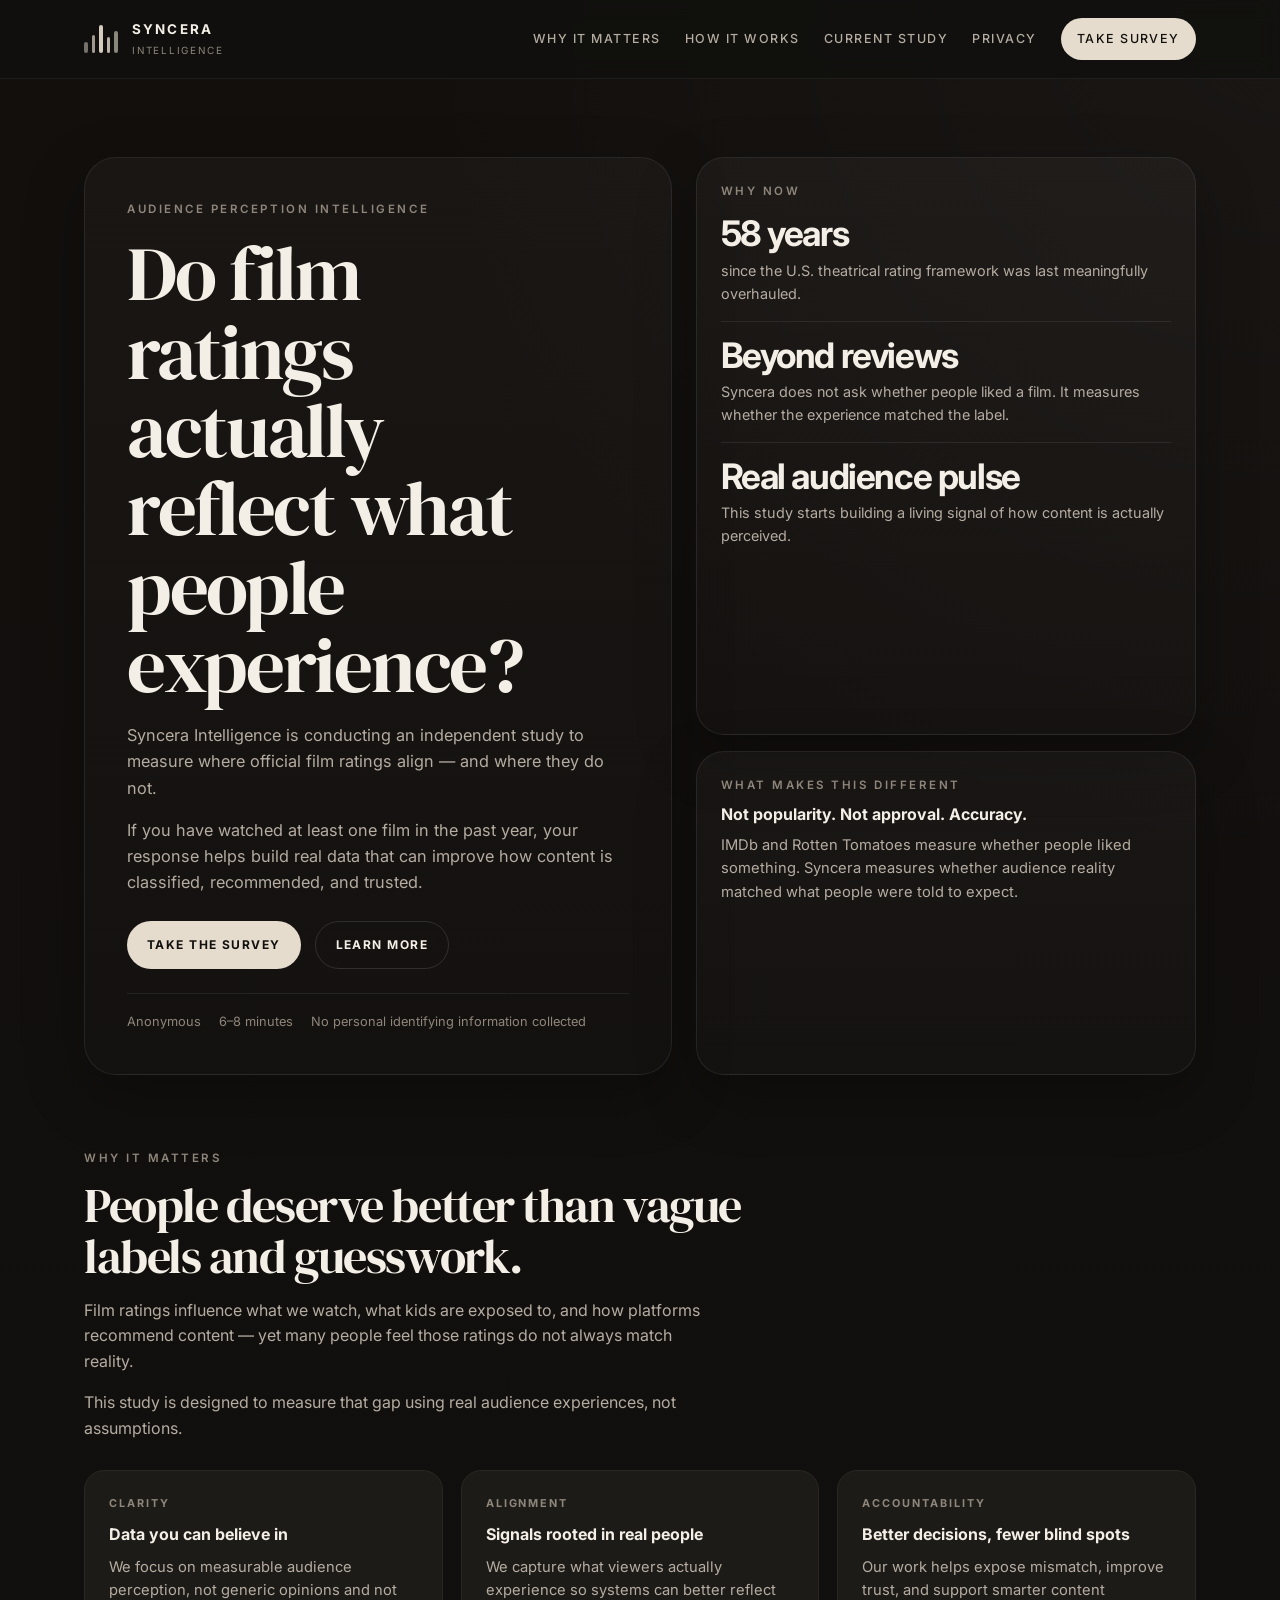
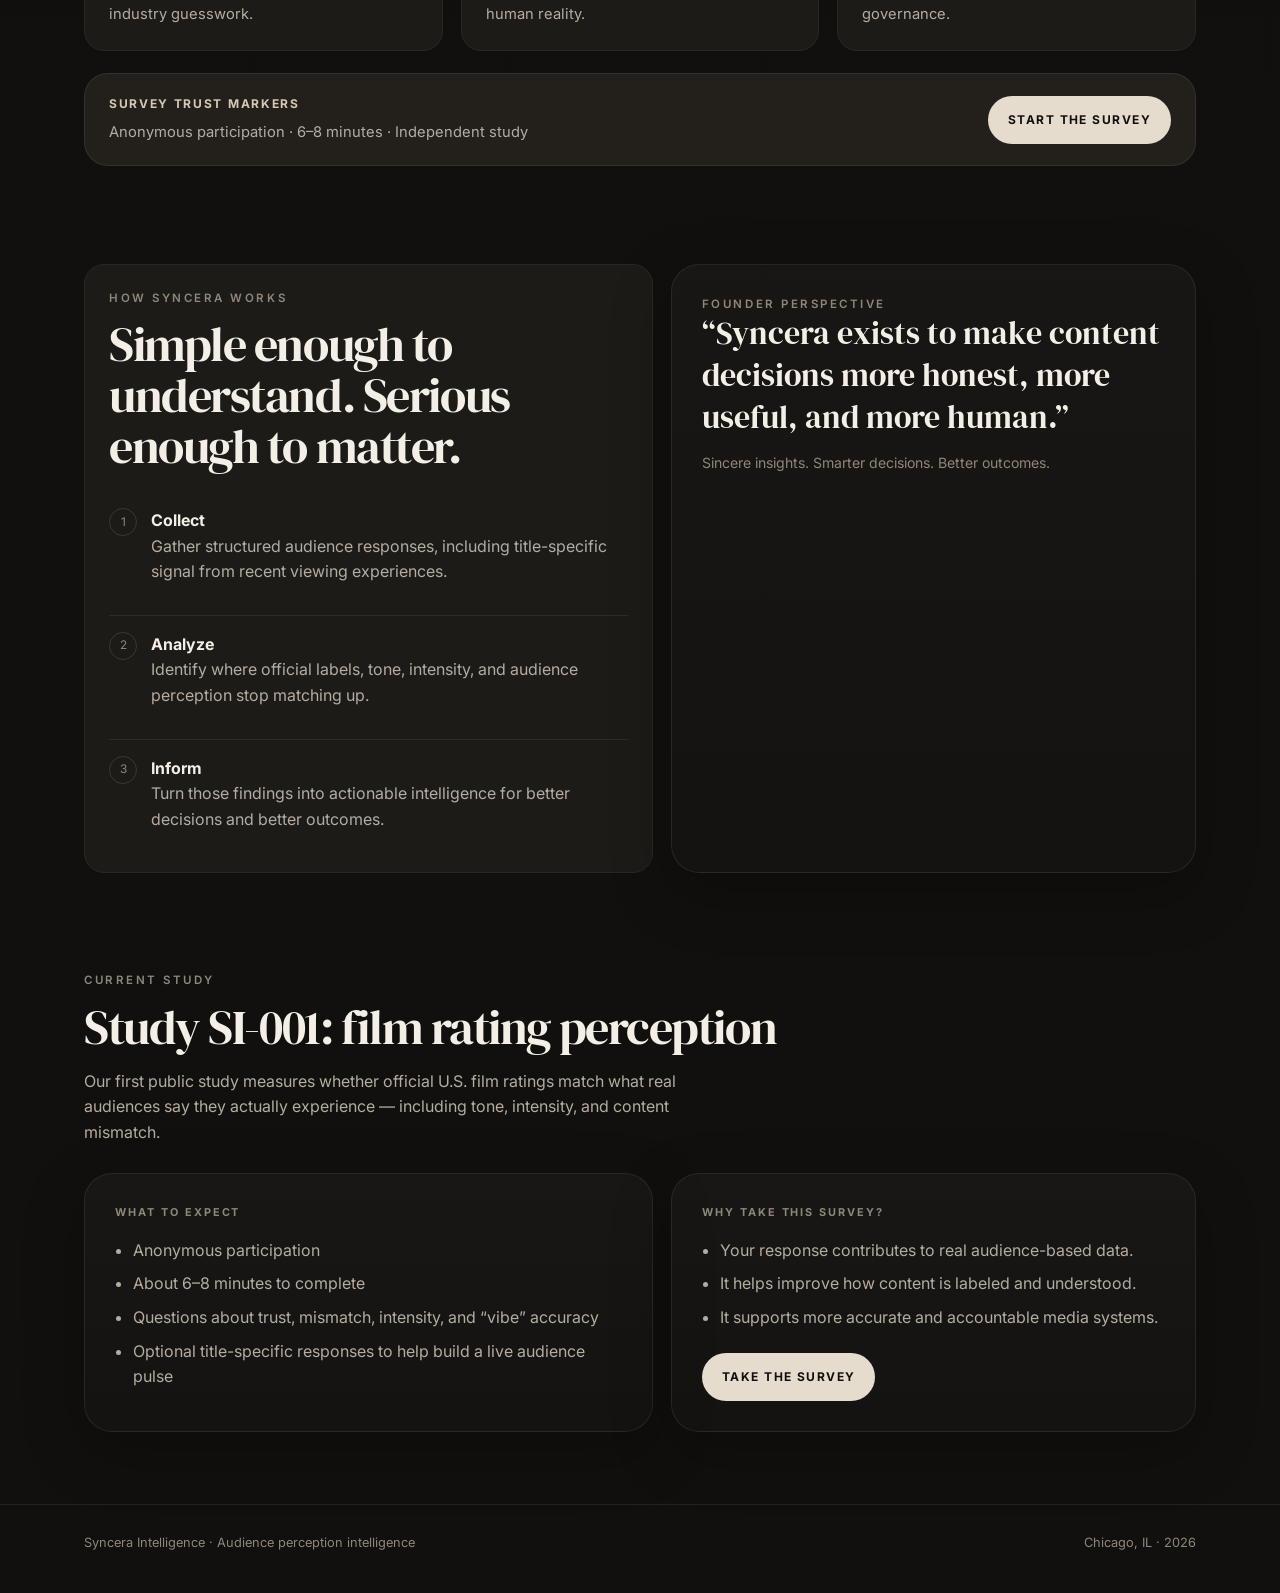
==== commit 851ed023: "Add files via upload" ====
--- a/index.html
+++ b/index.html
@@ -1,6 +1,4 @@
-from pathlib import Path
-
-index_html = """<!DOCTYPE html>
+<!DOCTYPE html>
 <html lang="en">
 <head>
   <meta charset="UTF-8" />
@@ -72,88 +70,4 @@
   </main>
   <footer><div class="wrap footer-inner"><div>Syncera Intelligence · Audience perception intelligence</div><div>Chicago, IL · 2026</div></div></footer>
 </body>
-</html>"""
-
-privacy_html = """<!DOCTYPE html><html lang="en"><head><meta charset="UTF-8" /><meta name="viewport" content="width=device-width, initial-scale=1.0" /><title>Privacy Policy — Syncera Intelligence</title><link rel="preconnect" href="https://fonts.googleapis.com"><link rel="preconnect" href="https://fonts.gstatic.com" crossorigin><link href="https://fonts.googleapis.com/css2?family=Inter:wght@300;400;500;600;700&family=DM+Serif+Display:ital@0;1&display=swap" rel="stylesheet"><style>:root{--bg:#11100e;--panel:#1d1b18;--border:#2a2723;--text:#f4efe6;--muted:#b5aca1;--soft:#8f867b;--accent:#e6dccd;--max:900px;--radius:20px;--shadow:0 20px 60px rgba(0,0,0,.25)}*{box-sizing:border-box}html{scroll-behavior:smooth}body{margin:0;background:radial-gradient(circle at top right,rgba(255,255,255,.03),transparent 26%),linear-gradient(180deg,#120f0d 0%,#11100e 100%);color:var(--text);font-family:Inter,system-ui,sans-serif;line-height:1.7}a{text-decoration:none;color:inherit}.wrap{max-width:var(--max);margin:0 auto;padding:0 24px}.nav{position:sticky;top:0;z-index:50;backdrop-filter:blur(10px);background:rgba(17,16,14,.82);border-bottom:1px solid rgba(255,255,255,.06)}.nav-inner{max-width:1100px;margin:0 auto;padding:18px 24px;display:flex;align-items:center;justify-content:space-between;gap:16px}.brand{display:flex;align-items:center;gap:14px}.mark{width:34px;height:28px;display:grid;grid-template-columns:repeat(5,1fr);gap:4px;align-items:end}.mark span{display:block;border-radius:999px;background:var(--accent);opacity:.92}.mark span:nth-child(1){height:11px;opacity:.48}.mark span:nth-child(2){height:18px;opacity:.68}.mark span:nth-child(3){height:28px}.mark span:nth-child(4){height:16px;opacity:.8}.mark span:nth-child(5){height:22px;opacity:.58}.brand-copy{display:flex;flex-direction:column;gap:2px}.brand-name{font-size:.84rem;font-weight:700;letter-spacing:.16em;text-transform:uppercase}.brand-sub{font-size:.62rem;color:var(--soft);letter-spacing:.18em;text-transform:uppercase}.nav-links{display:flex;gap:24px;align-items:center}.nav-links a{color:var(--muted);font-size:.78rem;text-transform:uppercase;letter-spacing:.12em;font-weight:500}.nav-links .cta{color:#11100e;background:var(--accent);padding:11px 16px;border-radius:999px}main{padding:56px 0 72px}.hero{background:linear-gradient(180deg,rgba(255,255,255,.03),rgba(255,255,255,.01));border:1px solid rgba(255,255,255,.08);border-radius:32px;padding:40px;box-shadow:var(--shadow);margin-bottom:20px}.eyebrow{color:var(--soft);text-transform:uppercase;letter-spacing:.22em;font-size:.72rem;font-weight:600}h1{margin:14px 0 14px;font-family:"DM Serif Display",serif;font-weight:400;line-height:1.04;letter-spacing:-.03em;font-size:clamp(2.4rem,5vw,4rem)}.hero p{margin:0;color:var(--muted);max-width:62ch;font-size:1rem}.meta{margin-top:18px;color:var(--soft);font-size:.8rem;text-transform:uppercase;letter-spacing:.12em}.policy{display:grid;gap:16px}.card{background:var(--panel);border:1px solid var(--border);border-radius:20px;padding:24px 24px 22px}h2{margin:0 0 10px;font-size:1rem;letter-spacing:.02em}p{margin:0 0 12px;color:var(--muted);font-size:.94rem}p:last-child{margin-bottom:0}ul{margin:0;padding-left:18px;color:var(--muted)}li{margin:7px 0}.highlight{color:var(--text);font-weight:600}.contact-box{background:rgba(230,220,205,.04);border:1px solid rgba(230,220,205,.10)}footer{border-top:1px solid rgba(255,255,255,.08);padding:28px 0 40px;color:var(--soft);font-size:.8rem;margin-top:30px}.footer-inner{display:flex;justify-content:space-between;gap:16px;align-items:center;flex-wrap:wrap}@media (max-width:620px){.nav-inner,.wrap{padding-left:18px;padding-right:18px}.nav-links a:not(.cta){display:none}.hero,.card{padding:22px}h1{font-size:2.35rem}}</style></head><body><nav class="nav"><div class="nav-inner"><div class="brand"><div class="mark" aria-hidden="true"><span></span><span></span><span></span><span></span><span></span></div><div class="brand-copy"><div class="brand-name">Syncera</div><div class="brand-sub">Intelligence</div></div></div><div class="nav-links"><a href="index.html">Home</a><a href="survey.html">Survey</a><a class="cta" href="survey.html">Take survey</a></div></div></nav><main><div class="wrap"><section class="hero"><div class="eyebrow">Privacy Policy</div><h1>Your trust matters here.</h1><p>Syncera Intelligence is committed to protecting the privacy of people who visit this site and participate in our research. This page explains what we collect, what we do not collect, and how survey responses are used.</p><div class="meta">Effective date: April 2026</div></section><section class="policy"><div class="card"><h2>1. What this site is for</h2><p>Syncera Intelligence conducts independent audience perception research. Our current public survey collects responses about film rating perception, tone accuracy, audience trust, and related media trust topics.</p></div><div class="card"><h2>2. What we collect</h2><p>When you submit a survey, we may collect the responses you provide, such as:</p><ul><li>Film viewing habits</li><li>Opinions about rating systems</li><li>Optional demographic information</li><li>Optional film title references you choose to share</li><li>Optional written responses</li><li>Basic technical submission data needed to process the form</li></ul></div><div class="card"><h2>3. What we do not intentionally collect</h2><ul><li>Your name</li><li>Your home address</li><li>Your phone number</li><li>Your Social Security number</li><li>Payment information</li></ul><p>Please do not include personal identifying information in any open-response field.</p></div><div class="card"><h2>4. How your responses are used</h2><p>Survey responses may be used in aggregated and anonymized form for research, reporting, publications, internal analysis, future study design, live title-level pulse tracking, and policy or business discussions related to media trust, content classification, and audience perception.</p><p>We look for patterns across responses. We do not publish your individual identity because we are not asking for it.</p></div><div class="card"><h2>5. How submissions are processed</h2><p>Survey submissions are currently processed using a third-party form service. That means your responses may pass through that service so they can be delivered to Syncera Intelligence for review and analysis.</p><p>While we aim to use privacy-conscious tools, third-party services may have their own privacy and data-handling practices.</p></div><div class="card"><h2>6. Cookies and analytics</h2><p>This site may use basic hosting or platform-level technical logs to operate and secure the site. At this stage, we are not using aggressive ad tracking or behavioral advertising tools on respondents.</p></div><div class="card"><h2>7. Children’s privacy</h2><p>This survey is intended only for people who are <span class="highlight">13 years of age or older</span>. If you are under 13, please do not submit the survey.</p></div><div class="card"><h2>8. Data security</h2><p>We take reasonable steps to protect submitted information, but no website or online transmission method can be guaranteed to be 100% secure. By participating, you understand that online submission always carries some level of risk.</p></div><div class="card"><h2>9. Changes to this policy</h2><p>This Privacy Policy may be updated as Syncera Intelligence grows, adds tools, or changes research practices. The most current version will always appear on this page.</p></div><div class="card contact-box"><h2>10. Contact</h2><p>If you have questions about this Privacy Policy or about a Syncera Intelligence study, you can contact:</p><p><span class="highlight">syncerahq@gmail.com</span></p></div></section></div></main><footer><div class="wrap footer-inner"><div>Syncera Intelligence · Privacy Policy</div><div>Chicago, IL · 2026</div></div></footer></body></html>"""
-
-survey_html = """<!DOCTYPE html>
-<html lang="en"><head><meta charset="UTF-8"/><meta name="viewport" content="width=device-width, initial-scale=1.0"/><title>Syncera Intelligence — Content Trust Perception Study</title><link rel="preconnect" href="https://fonts.googleapis.com"><link rel="preconnect" href="https://fonts.gstatic.com" crossorigin><link href="https://fonts.googleapis.com/css2?family=Inter:wght@300;400;500;600;700&family=DM+Serif+Display:ital@0;1&display=swap" rel="stylesheet"><style>
-*,*::before,*::after{box-sizing:border-box;margin:0;padding:0}:root{--bg:#11100e;--bg-2:#171614;--panel:#1d1b18;--panel-2:#23201c;--ink:#f4efe6;--mid:#b5aca1;--muted:#8f867b;--border:#2b2823;--accent:#e6dccd;--accent-2:#d4c5ae;--soft-gold:#b8975a;--soft-red:#cf8b84;--radius:18px;--max:860px;--shadow:0 24px 70px rgba(0,0,0,.28)}html{scroll-behavior:smooth}body{background:radial-gradient(circle at top right,rgba(255,255,255,.03),transparent 24%),linear-gradient(180deg,#120f0d 0%,#11100e 100%);color:var(--ink);font-family:'Inter',sans-serif;font-weight:300;font-size:.92rem;line-height:1.65;min-height:100vh}a{color:inherit;text-decoration:none}.wrap{max-width:var(--max);margin:0 auto;padding:0 20px}.topbar{position:sticky;top:0;z-index:50;backdrop-filter:blur(10px);background:rgba(17,16,14,.9);border-bottom:1px solid rgba(255,255,255,.06)}.topbar-inner{max-width:1100px;margin:0 auto;padding:16px 20px;display:flex;align-items:center;justify-content:space-between;gap:16px}.brand{display:flex;align-items:center;gap:12px}.logo-mark{width:30px;height:24px;display:grid;grid-template-columns:repeat(5,1fr);gap:3px;align-items:end}.logo-mark span{display:block;border-radius:999px;background:var(--accent)}.logo-mark span:nth-child(1){height:10px;opacity:.45}.logo-mark span:nth-child(2){height:16px;opacity:.66}.logo-mark span:nth-child(3){height:24px}.logo-mark span:nth-child(4){height:15px;opacity:.8}.logo-mark span:nth-child(5){height:19px;opacity:.58}.brand-copy strong{display:block;font-size:.84rem;font-weight:700;letter-spacing:.16em;text-transform:uppercase;line-height:1}.brand-copy small{display:block;margin-top:2px;font-size:.62rem;color:var(--muted);letter-spacing:.17em;text-transform:uppercase;line-height:1}.study-tag{font-size:.68rem;color:var(--muted);letter-spacing:.1em;text-transform:uppercase}.back-link{color:var(--mid);font-size:.76rem;letter-spacing:.12em;text-transform:uppercase}
-.progress-shell{position:sticky;top:57px;z-index:40;background:linear-gradient(180deg,rgba(17,16,14,.96),rgba(17,16,14,.88));backdrop-filter:blur(10px);border-bottom:1px solid rgba(255,255,255,.05)}.progress-wrap{max-width:1100px;margin:0 auto;padding:12px 20px}.progress-info{display:flex;justify-content:space-between;gap:12px;margin-bottom:8px;font-size:.68rem;color:var(--muted);letter-spacing:.12em;text-transform:uppercase}.progress-track{height:8px;background:rgba(255,255,255,.06);border-radius:999px;overflow:hidden}.progress-fill{height:100%;width:0%;background:var(--accent);transition:width .3s ease}
-.hero{padding:40px 0 18px}.hero-card{background:linear-gradient(180deg,rgba(255,255,255,.03),rgba(255,255,255,.015));border:1px solid rgba(255,255,255,.08);border-radius:28px;padding:28px;box-shadow:var(--shadow)}.eyebrow{font-size:.68rem;letter-spacing:.22em;text-transform:uppercase;color:var(--soft-gold);font-weight:600}h1{margin:12px 0 14px;font-family:"DM Serif Display",serif;font-size:clamp(2.05rem,4vw,3.4rem);font-weight:400;line-height:1.08;letter-spacing:-.03em}h1 em{color:var(--accent-2);font-style:italic}.hero p{color:var(--mid);margin-bottom:10px;max-width:65ch}.hero-grid{display:grid;grid-template-columns:1fr 1fr;gap:16px;margin-top:18px}.mini-card{background:rgba(255,255,255,.02);border:1px solid rgba(255,255,255,.08);border-radius:18px;padding:16px}.mini-card strong{display:block;color:var(--accent);font-size:.72rem;letter-spacing:.12em;text-transform:uppercase;margin-bottom:8px}.mini-card p{margin:0;font-size:.87rem;line-height:1.65}.consent{margin-top:18px;background:rgba(230,220,205,.06);border:1px solid rgba(230,220,205,.12);border-left:3px solid var(--accent-2);border-radius:14px;padding:15px 16px;color:var(--mid);font-size:.82rem;line-height:1.72}.consent strong{color:var(--ink);font-weight:600}
-main{padding:18px 0 72px}.section-label{display:flex;align-items:center;gap:10px;margin:28px 0 12px;font-size:.7rem;color:var(--soft-gold);letter-spacing:.18em;text-transform:uppercase;font-weight:600}.section-label::after{content:'';flex:1;height:1px;background:rgba(255,255,255,.08)}.method-note{margin-bottom:12px;padding:12px 14px;border-left:2px solid rgba(255,255,255,.08);color:var(--muted);font-size:.78rem;line-height:1.7;font-style:italic}.q-block{background:var(--panel);border:1px solid var(--border);border-radius:var(--radius);padding:18px;margin-bottom:10px;scroll-margin-top:140px}.q-block.is-attention{background:linear-gradient(180deg,rgba(184,151,90,.08),rgba(184,151,90,.03));border-color:rgba(184,151,90,.35)}.q-block.has-error{border-color:rgba(207,139,132,.55);box-shadow:0 0 0 1px rgba(207,139,132,.15) inset}
-.q-meta{display:flex;align-items:center;gap:8px;margin-bottom:8px;flex-wrap:wrap}.q-num,.q-status{font-size:.64rem;letter-spacing:.12em;text-transform:uppercase}.q-num{color:var(--muted);font-weight:600}.q-required{color:var(--accent-2)}.q-optional{color:var(--muted)}.q-text{font-size:1rem;font-weight:500;color:var(--ink);line-height:1.45;margin-bottom:4px}.q-note{font-size:.78rem;color:var(--muted);line-height:1.58;margin-bottom:12px}
-.radio-stack,.check-stack{display:flex;flex-direction:column;gap:8px}.radio-item,.check-item{display:flex;align-items:flex-start;gap:10px;padding:12px 13px;border:1px solid rgba(255,255,255,.08);border-radius:14px;cursor:pointer;background:rgba(255,255,255,.015);transition:border-color .15s ease,background .15s ease}.radio-item:hover,.check-item:hover{border-color:rgba(230,220,205,.28);background:rgba(255,255,255,.028)}.radio-item.selected,.check-item.selected{border-color:rgba(230,220,205,.42);background:rgba(230,220,205,.05)}.radio-item input[type="radio"],.check-item input[type="checkbox"]{margin-top:2px;accent-color:var(--accent);flex-shrink:0}.radio-label,.check-label{font-size:.89rem;line-height:1.45;color:var(--ink)}
-.likert-wrap{overflow-x:auto;border:1px solid rgba(255,255,255,.08);border-radius:14px;background:rgba(255,255,255,.01)}.likert-table{width:100%;border-collapse:collapse;min-width:610px}.likert-table th{font-size:.62rem;font-weight:600;color:var(--muted);text-align:center;padding:10px 6px;letter-spacing:.12em;border-bottom:1px solid rgba(255,255,255,.08);text-transform:uppercase;background:rgba(255,255,255,.01)}.likert-table th:first-child,.likert-table td:first-child{text-align:left;padding-left:14px}.likert-table td{text-align:center;padding:12px 6px;border-bottom:1px solid rgba(255,255,255,.06);color:var(--mid);font-size:.84rem;vertical-align:middle}.likert-table td:first-child{color:var(--ink);line-height:1.42;padding-right:14px}.likert-table tr:last-child td{border-bottom:none}.likert-table input[type="radio"]{accent-color:var(--accent);width:15px;height:15px;cursor:pointer}.likert-anchors{display:flex;justify-content:space-between;margin-top:6px;font-size:.68rem;color:var(--muted);font-style:italic}
-.rating-ref{background:var(--panel-2);border:1px solid rgba(255,255,255,.08);border-radius:18px;padding:16px;margin-bottom:12px}.rating-ref-label{font-size:.64rem;color:var(--soft-gold);font-weight:600;letter-spacing:.14em;text-transform:uppercase;margin-bottom:8px}.rating-ref p{color:var(--mid);font-size:.82rem;line-height:1.65;margin-bottom:10px}.rating-grid{display:grid;grid-template-columns:repeat(auto-fit,minmax(126px,1fr));gap:8px}.rating-pill{background:rgba(255,255,255,.02);border:1px solid rgba(255,255,255,.07);border-radius:14px;padding:11px 12px;color:var(--mid);font-size:.76rem;line-height:1.45}.rating-pill strong{display:block;margin-bottom:4px;color:var(--accent);font-size:.82rem;font-weight:700;letter-spacing:.04em}
-textarea,input[type="text"]{width:100%;border:1px solid rgba(255,255,255,.09);border-radius:14px;background:rgba(255,255,255,.02);padding:13px 14px;font-family:'Inter',sans-serif;font-size:.9rem;color:var(--ink);outline:none;transition:border-color .15s ease,background .15s ease;line-height:1.6}textarea{min-height:92px;resize:vertical}textarea:focus,input[type="text"]:focus{border-color:rgba(230,220,205,.28);background:rgba(255,255,255,.03)}textarea::placeholder,input[type="text"]::placeholder{color:var(--muted)}
-.disqualify-msg{display:none;background:rgba(207,139,132,.08);border:1px solid rgba(207,139,132,.22);border-radius:12px;padding:12px 13px;margin-top:10px;font-size:.82rem;color:var(--soft-red);line-height:1.55}.attn-note{margin-top:6px;font-size:.74rem;color:var(--soft-gold);font-style:italic}.error-msg{display:none;margin-top:8px;font-size:.75rem;color:var(--soft-red)}.q-block.has-error .error-msg{display:block}
-.submit-area{margin-top:26px;display:flex;flex-direction:column;gap:12px;align-items:center}.submit-btn{border:none;background:var(--accent);color:#11100e;min-height:50px;padding:0 30px;border-radius:999px;font-family:'Inter',sans-serif;font-size:.76rem;font-weight:700;letter-spacing:.14em;text-transform:uppercase;cursor:pointer;transition:transform .15s ease,opacity .15s ease}.submit-btn:hover{transform:translateY(-1px)}.submit-btn:disabled{opacity:.6;cursor:not-allowed;transform:none}.submit-note{max-width:560px;text-align:center;font-size:.74rem;color:var(--muted);line-height:1.72}.footer{border-top:1px solid rgba(255,255,255,.06);padding:24px 0 36px;color:var(--muted);font-size:.72rem;text-align:center}
-.modal-overlay{position:fixed;inset:0;background:rgba(0,0,0,.62);display:none;align-items:center;justify-content:center;padding:20px;z-index:100}.modal-overlay.show{display:flex}.modal{width:min(560px,100%);background:#181614;border:1px solid rgba(255,255,255,.10);border-radius:24px;padding:30px;box-shadow:0 30px 90px rgba(0,0,0,.45);text-align:center}.modal-mark{width:56px;height:56px;margin:0 auto 16px;display:grid;place-items:center;border-radius:999px;border:1px solid rgba(255,255,255,.12);color:var(--accent);font-size:1.1rem}.modal h2{margin:0 0 10px;font-family:"DM Serif Display",serif;font-size:2rem;font-weight:400;letter-spacing:-.02em;line-height:1.08}.modal p{color:var(--mid);margin-bottom:18px;line-height:1.7}.modal-actions{display:flex;justify-content:center;gap:10px;flex-wrap:wrap}.modal-btn{min-height:46px;padding:0 18px;border-radius:999px;font-size:.74rem;font-weight:700;letter-spacing:.12em;text-transform:uppercase;cursor:pointer}.modal-btn.primary{border:none;background:var(--accent);color:#11100e}.modal-btn.secondary{border:1px solid rgba(255,255,255,.12);background:transparent;color:var(--ink)}
-@media (max-width:760px){.hero-grid{grid-template-columns:1fr}.progress-info{font-size:.62rem}}@media (max-width:580px){.topbar-inner,.progress-wrap,.wrap{padding-left:16px;padding-right:16px}.study-tag{display:none}.hero-card,.q-block,.rating-ref,.modal{padding:16px}.submit-btn{width:100%}.modal-actions{flex-direction:column}.modal-btn{width:100%}}
-</style></head>
-<body>
-<div class="topbar"><div class="topbar-inner"><div class="brand"><div class="logo-mark" aria-hidden="true"><span></span><span></span><span></span><span></span><span></span></div><div class="brand-copy"><strong>Syncera</strong><small>Intelligence</small></div></div><div class="study-tag">Study SI-001 · Wave 1 · 2026</div><a class="back-link" href="index.html">Back to site</a></div></div>
-<div class="progress-shell"><div class="progress-wrap"><div class="progress-info"><span id="progressLabel">Not started</span><span id="progressPct">0% complete</span></div><div class="progress-track"><div class="progress-fill" id="progressFill"></div></div></div></div>
-<div class="wrap hero"><div class="hero-card"><div class="eyebrow">Independent Research · April 2026</div><h1>Content trust <em>perception</em> study</h1><p>This study measures whether official U.S. film ratings match what real audiences say they actually experience — including intensity, tone, and mismatch between label and reality.</p><p>You may also share the most recent film you watched so Syncera can begin building a title-level live pulse over time.</p><div class="hero-grid"><div class="mini-card"><strong>What to expect</strong><p>Approximately 6–8 minutes. No right or wrong answers. Please respond based on your genuine experience.</p></div><div class="mini-card"><strong>What makes this different</strong><p>This study is about accuracy, not popularity. It captures whether a film matched expectations — not whether you liked it.</p></div></div><div class="consent"><strong>Informed Consent —</strong> Participation is voluntary and anonymous. No personally identifying information is collected. Responses may be used in aggregated, anonymized form for research, publications, title-level pulse summaries, and policy or business discussion by Syncera Intelligence. By proceeding, you confirm you are 13 years of age or older.</div></div></div>
-<main class="wrap">
-<form id="surveyForm" action="https://formspree.io/f/xkokvwvv" method="POST" novalidate>
-<input type="hidden" name="_subject" value="Syncera Intelligence — SI-001 submission"><input type="hidden" name="study_id" value="SI-001"><input type="hidden" name="wave" value="1"><input type="hidden" name="attention_check_passed" id="attentionCheckField" value=""><input type="hidden" name="submission_timestamp" id="timestampField" value="">
-<div class="section-label">Screener</div>
-<div class="q-block" id="q-s1"><div class="q-meta"><span class="q-num">Screener</span><span class="q-status q-required">Required</span></div><div class="q-text">Have you watched at least one film in the past 12 months — in a theater, at home, or on a streaming platform?</div><div class="q-note">This establishes basic eligibility for the study.</div><div class="radio-stack"><label class="radio-item"><input type="radio" name="screener" value="yes"> <span class="radio-label">Yes</span></label><label class="radio-item"><input type="radio" name="screener" value="no"> <span class="radio-label">No</span></label></div><div class="disqualify-msg" id="disqualify-msg">Thank you for your time. This study is designed for people who have recently watched films, so you would not qualify for this survey.</div><div class="error-msg">Please select an answer to continue.</div></div>
-
-<div class="section-label">Section A — Background</div><div class="method-note">Demographic questions appear first to capture baseline characteristics before later survey content can influence responses. All demographic fields are optional — “Prefer not to say” is always available.</div>
-<div class="q-block" id="q-a1"><div class="q-meta"><span class="q-num">A1</span><span class="q-status q-optional">Optional</span></div><div class="q-text">What is your age range?</div><div class="radio-stack"><label class="radio-item"><input type="radio" name="age" value="under18"> <span class="radio-label">Under 18</span></label><label class="radio-item"><input type="radio" name="age" value="18-24"> <span class="radio-label">18–24</span></label><label class="radio-item"><input type="radio" name="age" value="25-34"> <span class="radio-label">25–34</span></label><label class="radio-item"><input type="radio" name="age" value="35-44"> <span class="radio-label">35–44</span></label><label class="radio-item"><input type="radio" name="age" value="45-54"> <span class="radio-label">45–54</span></label><label class="radio-item"><input type="radio" name="age" value="55-64"> <span class="radio-label">55–64</span></label><label class="radio-item"><input type="radio" name="age" value="65plus"> <span class="radio-label">65 or older</span></label><label class="radio-item"><input type="radio" name="age" value="prefer_not_to_say"> <span class="radio-label">Prefer not to say</span></label></div></div>
-<div class="q-block" id="q-a2"><div class="q-meta"><span class="q-num">A2</span><span class="q-status q-optional">Optional</span></div><div class="q-text">What is your gender?</div><div class="radio-stack"><label class="radio-item"><input type="radio" name="gender" value="woman"> <span class="radio-label">Woman</span></label><label class="radio-item"><input type="radio" name="gender" value="man"> <span class="radio-label">Man</span></label><label class="radio-item"><input type="radio" name="gender" value="nonbinary"> <span class="radio-label">Non-binary / gender non-conforming</span></label><label class="radio-item"><input type="radio" name="gender" value="self_describe"> <span class="radio-label">Prefer to self-describe</span></label><label class="radio-item"><input type="radio" name="gender" value="prefer_not_to_say"> <span class="radio-label">Prefer not to say</span></label></div></div>
-<div class="q-block" id="q-a3"><div class="q-meta"><span class="q-num">A3</span><span class="q-status q-optional">Optional</span></div><div class="q-text">Which of the following best describes your racial or ethnic background?</div><div class="q-note">Select all that apply.</div><div class="check-stack"><label class="check-item"><input type="checkbox" name="ethnicity" value="asian"> <span class="check-label">Asian or Asian American</span></label><label class="check-item"><input type="checkbox" name="ethnicity" value="black"> <span class="check-label">Black or African American</span></label><label class="check-item"><input type="checkbox" name="ethnicity" value="hispanic"> <span class="check-label">Hispanic or Latino/a/x</span></label><label class="check-item"><input type="checkbox" name="ethnicity" value="indigenous"> <span class="check-label">Indigenous or Native American</span></label><label class="check-item"><input type="checkbox" name="ethnicity" value="middle_eastern_north_african"> <span class="check-label">Middle Eastern or North African</span></label><label class="check-item"><input type="checkbox" name="ethnicity" value="white"> <span class="check-label">White or European American</span></label><label class="check-item"><input type="checkbox" name="ethnicity" value="multiracial"> <span class="check-label">Multiracial or mixed heritage</span></label><label class="check-item"><input type="checkbox" name="ethnicity" value="other"> <span class="check-label">Another background not listed</span></label><label class="check-item"><input type="checkbox" name="ethnicity" value="prefer_not_to_say"> <span class="check-label">Prefer not to say</span></label></div></div>
-<div class="q-block" id="q-a4"><div class="q-meta"><span class="q-num">A4</span><span class="q-status q-optional">Optional</span></div><div class="q-text">Do you have children or regularly make viewing decisions for anyone under 18?</div><div class="radio-stack"><label class="radio-item"><input type="radio" name="parent" value="yes_under13"> <span class="radio-label">Yes — I make decisions for children under 13</span></label><label class="radio-item"><input type="radio" name="parent" value="yes_13_17"> <span class="radio-label">Yes — I make decisions for teens aged 13–17</span></label><label class="radio-item"><input type="radio" name="parent" value="yes_both"> <span class="radio-label">Yes — both age groups</span></label><label class="radio-item"><input type="radio" name="parent" value="no"> <span class="radio-label">No — I do not make viewing decisions for minors</span></label><label class="radio-item"><input type="radio" name="parent" value="prefer_not_to_say"> <span class="radio-label">Prefer not to say</span></label></div></div>
-
-<div class="section-label">Section B — Viewing Habits</div>
-<div class="q-block" id="q-b0"><div class="q-meta"><span class="q-num">B0</span><span class="q-status q-optional">Optional</span></div><div class="q-text">What is the most recent film you watched?</div><div class="q-note">Optional, but very helpful. This lets Syncera begin building title-level “live pulse” insight over time.</div><input type="text" name="recent_title" placeholder="Example: Inside Out 2"></div>
-<div class="q-block" id="q-b1"><div class="q-meta"><span class="q-num">B1</span><span class="q-status q-required">Required</span></div><div class="q-text">How often do you watch films?</div><div class="radio-stack"><label class="radio-item"><input type="radio" name="watch_freq" value="daily"> <span class="radio-label">Daily or near-daily</span></label><label class="radio-item"><input type="radio" name="watch_freq" value="weekly"> <span class="radio-label">Several times a week</span></label><label class="radio-item"><input type="radio" name="watch_freq" value="monthly"> <span class="radio-label">A few times a month</span></label><label class="radio-item"><input type="radio" name="watch_freq" value="occasionally"> <span class="radio-label">Occasionally — a few times a year</span></label></div><div class="error-msg">Please select an answer.</div></div>
-<div class="q-block" id="q-b2"><div class="q-meta"><span class="q-num">B2</span><span class="q-status q-required">Required</span></div><div class="q-text">How often do you check a film’s rating before deciding to watch it or allow someone else to watch it?</div><div class="radio-stack"><label class="radio-item"><input type="radio" name="check_freq" value="always"> <span class="radio-label">Always</span></label><label class="radio-item"><input type="radio" name="check_freq" value="usually"> <span class="radio-label">Usually</span></label><label class="radio-item"><input type="radio" name="check_freq" value="sometimes"> <span class="radio-label">Sometimes</span></label><label class="radio-item"><input type="radio" name="check_freq" value="rarely"> <span class="radio-label">Rarely</span></label><label class="radio-item"><input type="radio" name="check_freq" value="never"> <span class="radio-label">Never</span></label></div><div class="error-msg">Please select an answer.</div></div>
-
-<div class="section-label">Section C — Rating System Knowledge</div>
-<div class="rating-ref"><div class="rating-ref-label">Reference Information — Please read before continuing</div><p>The following categories are used by the Motion Picture Association (MPA) to classify U.S. films. Definitions below are adapted from official MPA rating descriptions.</p><div class="rating-grid"><div class="rating-pill"><strong>G</strong>General audiences. No content likely to offend most parents.</div><div class="rating-pill"><strong>PG</strong>Parental guidance suggested. Some material may not suit young children.</div><div class="rating-pill"><strong>PG-13</strong>Parents strongly cautioned. Some material may be inappropriate for under-13s.</div><div class="rating-pill"><strong>R</strong>Restricted. Under 17 requires accompanying parent or adult guardian.</div><div class="rating-pill"><strong>NC-17</strong>Adults only. No one 17 and under admitted.</div></div></div>
-<div class="q-block" id="q-c1"><div class="q-meta"><span class="q-num">C1</span><span class="q-status q-required">Required</span></div><div class="q-text">Before reading the reference above, how familiar were you with how MPA film ratings are assigned?</div><div class="q-note">Please answer based on what you knew before reading the reference box.</div><div class="radio-stack"><label class="radio-item"><input type="radio" name="prior_knowledge" value="very"> <span class="radio-label">Very familiar — I understood the criteria and process in detail</span></label><label class="radio-item"><input type="radio" name="prior_knowledge" value="somewhat"> <span class="radio-label">Somewhat familiar — I knew the ratings existed but not the specifics</span></label><label class="radio-item"><input type="radio" name="prior_knowledge" value="little"> <span class="radio-label">A little familiar — I recognized the ratings but did not know how they were assigned</span></label><label class="radio-item"><input type="radio" name="prior_knowledge" value="not_at_all"> <span class="radio-label">Not at all familiar</span></label></div><div class="error-msg">Please select an answer.</div></div>
-<div class="q-block" id="q-c2"><div class="q-meta"><span class="q-num">C2</span><span class="q-status q-required">Required</span></div><div class="q-text">How would you describe your overall level of trust in the MPA film rating system?</div><div class="q-note">1 = No trust at all · 5 = Complete trust</div><div class="likert-wrap"><table class="likert-table"><thead><tr><th style="width:40%"></th><th>1</th><th>2</th><th>3</th><th>4</th><th>5</th><th style="width:90px">No opinion</th></tr></thead><tbody><tr><td>Trust in the MPA rating system</td><td><input type="radio" name="trust" value="1"></td><td><input type="radio" name="trust" value="2"></td><td><input type="radio" name="trust" value="3"></td><td><input type="radio" name="trust" value="4"></td><td><input type="radio" name="trust" value="5"></td><td><input type="radio" name="trust" value="no_opinion"></td></tr></tbody></table></div><div class="likert-anchors"><span>No trust</span><span>Complete trust</span></div><div class="error-msg">Please select a response.</div></div>
-
-<div class="section-label">Section D — Rating Perception</div>
-<div class="q-block" id="q-d1"><div class="q-meta"><span class="q-num">D1</span><span class="q-status q-required">Required</span></div><div class="q-text">In your personal experience, how often does a film’s actual content match what you expected based on its MPA rating?</div><div class="radio-stack"><label class="radio-item"><input type="radio" name="match_freq" value="almost_always"> <span class="radio-label">Almost always — the rating accurately reflects the content I encountered</span></label><label class="radio-item"><input type="radio" name="match_freq" value="usually"> <span class="radio-label">Usually — occasional surprises, but mostly accurate</span></label><label class="radio-item"><input type="radio" name="match_freq" value="sometimes"> <span class="radio-label">Sometimes — I am frequently surprised by content not reflected in the rating</span></label><label class="radio-item"><input type="radio" name="match_freq" value="rarely"> <span class="radio-label">Rarely — the rating often does not reflect what I actually see</span></label><label class="radio-item"><input type="radio" name="match_freq" value="no_opinion"> <span class="radio-label">I have not paid close attention to this</span></label></div><div class="error-msg">Please select an answer.</div></div>
-<div class="q-block" id="q-d1b"><div class="q-meta"><span class="q-num">D1b</span><span class="q-status q-required">Required</span></div><div class="q-text">How often does the overall “vibe” or tone of a film match what its marketing and rating led you to expect?</div><div class="q-note">Think about whether something felt lighter, darker, more intense, or more uncomfortable than you expected.</div><div class="radio-stack"><label class="radio-item"><input type="radio" name="vibe_match" value="almost_always"> <span class="radio-label">Almost always</span></label><label class="radio-item"><input type="radio" name="vibe_match" value="usually"> <span class="radio-label">Usually</span></label><label class="radio-item"><input type="radio" name="vibe_match" value="sometimes"> <span class="radio-label">Sometimes</span></label><label class="radio-item"><input type="radio" name="vibe_match" value="rarely"> <span class="radio-label">Rarely</span></label><label class="radio-item"><input type="radio" name="vibe_match" value="no_opinion"> <span class="radio-label">I do not pay attention to this</span></label></div><div class="error-msg">Please select an answer.</div></div>
-<div class="q-block" id="q-d2"><div class="q-meta"><span class="q-num">D2</span><span class="q-status q-required">Required</span></div><div class="q-text">Please rate your agreement with each of the following statements.</div><div class="q-note">1 = Strongly disagree · 5 = Strongly agree · Select “No opinion” if you are unsure.</div><div class="likert-wrap"><table class="likert-table"><thead><tr><th style="width:44%">Statement</th><th>1</th><th>2</th><th>3</th><th>4</th><th>5</th><th style="width:90px">No opinion</th></tr></thead><tbody><tr><td>The current rating categories are sufficient to describe a film’s content</td><td><input type="radio" name="stmt1" value="1"></td><td><input type="radio" name="stmt1" value="2"></td><td><input type="radio" name="stmt1" value="3"></td><td><input type="radio" name="stmt1" value="4"></td><td><input type="radio" name="stmt1" value="5"></td><td><input type="radio" name="stmt1" value="no_opinion"></td></tr><tr><td>The MPA applies consistent standards across different types of films</td><td><input type="radio" name="stmt2" value="1"></td><td><input type="radio" name="stmt2" value="2"></td><td><input type="radio" name="stmt2" value="3"></td><td><input type="radio" name="stmt2" value="4"></td><td><input type="radio" name="stmt2" value="5"></td><td><input type="radio" name="stmt2" value="no_opinion"></td></tr><tr><td>Film ratings adequately reflect the needs of diverse audiences</td><td><input type="radio" name="stmt3" value="1"></td><td><input type="radio" name="stmt3" value="2"></td><td><input type="radio" name="stmt3" value="3"></td><td><input type="radio" name="stmt3" value="4"></td><td><input type="radio" name="stmt3" value="5"></td><td><input type="radio" name="stmt3" value="no_opinion"></td></tr><tr><td>A more detailed content description would be more useful than a single letter rating</td><td><input type="radio" name="stmt4" value="1"></td><td><input type="radio" name="stmt4" value="2"></td><td><input type="radio" name="stmt4" value="3"></td><td><input type="radio" name="stmt4" value="4"></td><td><input type="radio" name="stmt4" value="5"></td><td><input type="radio" name="stmt4" value="no_opinion"></td></tr></tbody></table></div><div class="likert-anchors"><span>Strongly disagree</span><span>Strongly agree</span></div><div class="error-msg">Please respond to all statements.</div></div>
-<div class="q-block" id="q-d3"><div class="q-meta"><span class="q-num">D3</span><span class="q-status q-required">Required</span></div><div class="q-text">Which content types, if any, do you feel are not accurately reflected in current MPA ratings?</div><div class="q-note">Select all that apply.</div><div class="check-stack"><label class="check-item"><input type="checkbox" name="inaccurate" value="violence"> <span class="check-label">Depictions of violence or physical harm</span></label><label class="check-item"><input type="checkbox" name="inaccurate" value="language"> <span class="check-label">Profanity and strong language</span></label><label class="check-item"><input type="checkbox" name="inaccurate" value="sexual"> <span class="check-label">Sexual content or suggestive material</span></label><label class="check-item"><input type="checkbox" name="inaccurate" value="nudity"> <span class="check-label">Nudity</span></label><label class="check-item"><input type="checkbox" name="inaccurate" value="substance"> <span class="check-label">Drug, alcohol, or substance use</span></label><label class="check-item"><input type="checkbox" name="inaccurate" value="theme"> <span class="check-label">Mature or disturbing themes</span></label><label class="check-item"><input type="checkbox" name="inaccurate" value="representation"> <span class="check-label">Representation of marginalized groups</span></label><label class="check-item"><input type="checkbox" name="inaccurate" value="none"> <span class="check-label">I believe all content types are accurately reflected in current ratings</span></label></div><div class="error-msg">Please select at least one option.</div></div>
-<div class="q-block" id="q-d3b"><div class="q-meta"><span class="q-num">D3b</span><span class="q-status q-required">Required</span></div><div class="q-text">Which of the following “nuance tags” would be most useful to you in addition to a standard film rating?</div><div class="q-note">Select at least one. These help measure what a simple rating misses.</div><div class="check-stack"><label class="check-item"><input type="checkbox" name="nuance_tags" value="psychological_intensity"> <span class="check-label">Psychological intensity</span></label><label class="check-item"><input type="checkbox" name="nuance_tags" value="emotional_discomfort"> <span class="check-label">Emotional discomfort</span></label><label class="check-item"><input type="checkbox" name="nuance_tags" value="cultural_sensitivity"> <span class="check-label">Cultural sensitivity</span></label><label class="check-item"><input type="checkbox" name="nuance_tags" value="tone_mismatch"> <span class="check-label">Tone / vibe mismatch</span></label><label class="check-item"><input type="checkbox" name="nuance_tags" value="parent_relevance"> <span class="check-label">Parent decision relevance</span></label><label class="check-item"><input type="checkbox" name="nuance_tags" value="disturbing_theme_alert"> <span class="check-label">Disturbing theme alert</span></label></div><div class="error-msg">Please select at least one option.</div></div>
-<div class="q-block is-attention" id="q-attn"><div class="q-meta"><span class="q-num">D4</span><span class="q-status q-required">Required</span></div><div class="q-text">This question is included to ensure response quality. Please select “Somewhat agree” regardless of your personal opinion.</div><div class="attn-note">Attention check — please read and follow the instruction carefully.</div><div class="radio-stack" style="margin-top:10px;"><label class="radio-item"><input type="radio" name="attention" value="strongly_disagree"> <span class="radio-label">Strongly disagree</span></label><label class="radio-item"><input type="radio" name="attention" value="disagree"> <span class="radio-label">Disagree</span></label><label class="radio-item"><input type="radio" name="attention" value="somewhat_agree"> <span class="radio-label">Somewhat agree</span></label><label class="radio-item"><input type="radio" name="attention" value="agree"> <span class="radio-label">Agree</span></label><label class="radio-item"><input type="radio" name="attention" value="strongly_agree"> <span class="radio-label">Strongly agree</span></label></div><div class="error-msg">Please select an answer.</div></div>
-
-<div class="section-label">Section E — Reform Attitudes</div>
-<div class="q-block" id="q-e1"><div class="q-meta"><span class="q-num">E1</span><span class="q-status q-required">Required</span></div><div class="q-text">In your view, how much change, if any, does the MPA film rating system need?</div><div class="radio-stack"><label class="radio-item"><input type="radio" name="reform_level" value="no_change"> <span class="radio-label">No change — the system works well as it is</span></label><label class="radio-item"><input type="radio" name="reform_level" value="minor"> <span class="radio-label">Minor adjustments — small improvements would help</span></label><label class="radio-item"><input type="radio" name="reform_level" value="moderate"> <span class="radio-label">Moderate reform — meaningful updates are needed</span></label><label class="radio-item"><input type="radio" name="reform_level" value="major"> <span class="radio-label">Major overhaul — the system needs to be fundamentally redesigned</span></label><label class="radio-item"><input type="radio" name="reform_level" value="no_opinion"> <span class="radio-label">I do not have enough information to say</span></label></div><div class="error-msg">Please select an answer.</div></div>
-<div class="q-block" id="q-e2"><div class="q-meta"><span class="q-num">E2</span><span class="q-status q-required">Required</span></div><div class="q-text">A proposal has been made to introduce automatic, criteria-based film ratings — where specific content thresholds would trigger a rating automatically, with no subjective panel review. How do you feel about this proposal?</div><div class="radio-stack"><label class="radio-item"><input type="radio" name="auto_rating" value="strongly_support"> <span class="radio-label">Strongly support</span></label><label class="radio-item"><input type="radio" name="auto_rating" value="somewhat_support"> <span class="radio-label">Somewhat support</span></label><label class="radio-item"><input type="radio" name="auto_rating" value="neutral"> <span class="radio-label">Neither support nor oppose</span></label><label class="radio-item"><input type="radio" name="auto_rating" value="somewhat_oppose"> <span class="radio-label">Somewhat oppose</span></label><label class="radio-item"><input type="radio" name="auto_rating" value="strongly_oppose"> <span class="radio-label">Strongly oppose</span></label><label class="radio-item"><input type="radio" name="auto_rating" value="no_opinion"> <span class="radio-label">No opinion / insufficient information to respond</span></label></div><div class="error-msg">Please select an answer.</div></div>
-<div class="q-block" id="q-e3"><div class="q-meta"><span class="q-num">E3</span><span class="q-status q-required">Required</span></div><div class="q-text">Who do you believe should be primarily responsible for assigning film content ratings in the United States?</div><div class="radio-stack"><label class="radio-item"><input type="radio" name="who_rates" value="industry"> <span class="radio-label">The film industry itself, through a self-regulatory body (current system)</span></label><label class="radio-item"><input type="radio" name="who_rates" value="independent"> <span class="radio-label">An independent, non-industry body funded separately from studios</span></label><label class="radio-item"><input type="radio" name="who_rates" value="government"> <span class="radio-label">A government agency</span></label><label class="radio-item"><input type="radio" name="who_rates" value="algorithmic"> <span class="radio-label">An automated system based on objective content criteria</span></label><label class="radio-item"><input type="radio" name="who_rates" value="combination"> <span class="radio-label">A combination of approaches</span></label><label class="radio-item"><input type="radio" name="who_rates" value="no_opinion"> <span class="radio-label">No opinion</span></label></div><div class="error-msg">Please select an answer.</div></div>
-
-<div class="section-label">Section F — Open Response</div>
-<div class="q-block" id="q-f1"><div class="q-meta"><span class="q-num">F1</span><span class="q-status q-optional">Optional</span></div><div class="q-text">Is there a specific film where you felt the MPA rating did not match the content you experienced?</div><div class="q-note">You may name the film and briefly describe the discrepancy. Do not include personal identifying information.</div><textarea name="film_example" placeholder="Film title and brief description…"></textarea></div>
-<div class="q-block" id="q-f2"><div class="q-meta"><span class="q-num">F2</span><span class="q-status q-optional">Optional</span></div><div class="q-text">If a film is marketed or rated one way but feels different in practice, what part of that mismatch matters most to you?</div><textarea name="mismatch_explainer" placeholder="Example: tone, intensity, emotional impact, parent decision-making, etc."></textarea></div>
-<div class="q-block" id="q-f3"><div class="q-meta"><span class="q-num">F3</span><span class="q-status q-optional">Optional</span></div><div class="q-text">Is there anything else you would like to share about your experience with film content ratings, or what you believe should change?</div><textarea name="open_feedback" placeholder="Your thoughts here…"></textarea></div>
-<div class="submit-area"><button type="submit" class="submit-btn" id="submitBtn">Submit response</button><div class="submit-note">Your response is completely anonymous. No personal data is stored. By submitting, you confirm your responses represent your genuine opinions and that you are 13 years of age or older.</div></div>
-</form><div class="footer">Syncera Intelligence · Study SI-001 · Wave 1 · 2026</div></main>
-<div class="modal-overlay" id="thankYouModal" aria-hidden="true"><div class="modal" role="dialog" aria-modal="true" aria-labelledby="thankYouTitle"><div class="modal-mark">✓</div><h2 id="thankYouTitle">Response recorded.</h2><p>Thank you for contributing to this study. Your anonymous response will be included in the Syncera Intelligence Film Rating Perception Dataset and may contribute to future research, title-level pulse summaries, and policy advocacy.</p><div class="modal-actions"><button class="modal-btn primary" type="button" id="closeModalBtn">Close</button><button class="modal-btn secondary" type="button" onclick="window.location.href='index.html'">Back to site</button></div></div></div>
-<script>
-const REQUIRED=['screener','watch_freq','check_freq','prior_knowledge','trust','match_freq','vibe_match','stmt1','stmt2','stmt3','stmt4','attention','reform_level','auto_rating','who_rates'];let attentionFailed=false;
-const form=document.getElementById('surveyForm'),submitBtn=document.getElementById('submitBtn'),progressFill=document.getElementById('progressFill'),progressPct=document.getElementById('progressPct'),progressLabel=document.getElementById('progressLabel'),disqualifyMsg=document.getElementById('disqualify-msg'),thankYouModal=document.getElementById('thankYouModal'),closeModalBtn=document.getElementById('closeModalBtn'),attentionCheckField=document.getElementById('attentionCheckField'),timestampField=document.getElementById('timestampField');
-function updateProgress(){const answered=REQUIRED.filter(name=>form.querySelector(`input[name="${name}"]:checked`)).length;const pct=Math.round((answered/REQUIRED.length)*100);progressFill.style.width=pct+'%';progressPct.textContent=pct+'% complete';progressLabel.textContent=pct===0?'Not started':pct===100?'Ready to submit':'In progress'}
-function clearError(block){if(block)block.classList.remove('has-error')}
-function setSelectedState(name){document.querySelectorAll(`input[name="${name}"]`).forEach(input=>{const label=input.closest('label');if(label)label.classList.toggle('selected',input.checked)})}
-document.querySelectorAll('input[type="radio"]').forEach(radio=>{radio.addEventListener('change',()=>{const name=radio.name;setSelectedState(name);clearError(radio.closest('.q-block'));if(name==='screener'){const disqualified=radio.value==='no';disqualifyMsg.style.display=disqualified?'block':'none';submitBtn.disabled=disqualified}updateProgress()})});
-document.querySelectorAll('input[type="checkbox"]').forEach(box=>{box.addEventListener('change',()=>{const label=box.closest('label');if(label)label.classList.toggle('selected',box.checked);clearError(box.closest('.q-block'))})});
-function validate(){let valid=true;let firstErrorBlock=null;REQUIRED.forEach(name=>{const selected=form.querySelector(`input[name="${name}"]:checked`);const firstInput=form.querySelector(`input[name="${name}"]`);const block=firstInput?firstInput.closest('.q-block'):null;if(!selected){valid=false;if(block){block.classList.add('has-error');if(!firstErrorBlock)firstErrorBlock=block}}else{clearError(block)}});const inaccurateChecked=document.querySelectorAll('input[name="inaccurate"]:checked');const inaccurateBlock=document.getElementById('q-d3');if(inaccurateChecked.length===0){valid=false;inaccurateBlock.classList.add('has-error');if(!firstErrorBlock)firstErrorBlock=inaccurateBlock}else{inaccurateBlock.classList.remove('has-error')}const nuanceChecked=document.querySelectorAll('input[name="nuance_tags"]:checked');const nuanceBlock=document.getElementById('q-d3b');if(nuanceChecked.length===0){valid=false;nuanceBlock.classList.add('has-error');if(!firstErrorBlock)firstErrorBlock=nuanceBlock}else{nuanceBlock.classList.remove('has-error')}return{valid,firstErrorBlock}}
-function openModal(){thankYouModal.classList.add('show');thankYouModal.setAttribute('aria-hidden','false');closeModalBtn.focus()}function closeModal(){thankYouModal.classList.remove('show');thankYouModal.setAttribute('aria-hidden','true')}
-closeModalBtn.addEventListener('click',closeModal);thankYouModal.addEventListener('click',(e)=>{if(e.target===thankYouModal)closeModal()});
-form.addEventListener('submit',async(e)=>{e.preventDefault();const screenerValue=form.querySelector('input[name="screener"]:checked')?.value;if(screenerValue==='no'){disqualifyMsg.style.display='block';document.getElementById('q-s1').scrollIntoView({behavior:'smooth',block:'center'});return}const{valid,firstErrorBlock}=validate();if(!valid){if(firstErrorBlock)firstErrorBlock.scrollIntoView({behavior:'smooth',block:'center'});return}const attentionValue=form.querySelector('input[name="attention"]:checked')?.value;attentionFailed=attentionValue!=='somewhat_agree';attentionCheckField.value=String(!attentionFailed);timestampField.value=new Date().toISOString();submitBtn.disabled=true;submitBtn.textContent='Submitting...';try{const response=await fetch(form.action,{method:form.method,body:new FormData(form),headers:{'Accept':'application/json'}});if(response.ok){form.reset();document.querySelectorAll('.selected').forEach(el=>el.classList.remove('selected'));updateProgress();window.scrollTo({top:0,behavior:'smooth'});openModal()}else{const data=await response.json().catch(()=>({}));const message=data.errors?.map(err=>err.message).join(' ')||'Submission failed. Please try again.';alert(message)}}catch(err){alert('Submission failed. Please check your connection and try again.')}finally{submitBtn.disabled=false;submitBtn.textContent='Submit response'}});
-updateProgress();
-</script></body></html>"""
-
-Path("/mnt/data/syncera_index_v2.html").write_text(index_html, encoding="utf-8")
-Path("/mnt/data/syncera_privacy_v2.html").write_text(privacy_html, encoding="utf-8")
-Path("/mnt/data/syncera_survey_v2.html").write_text(survey_html, encoding="utf-8")
-print("created")
+</html>
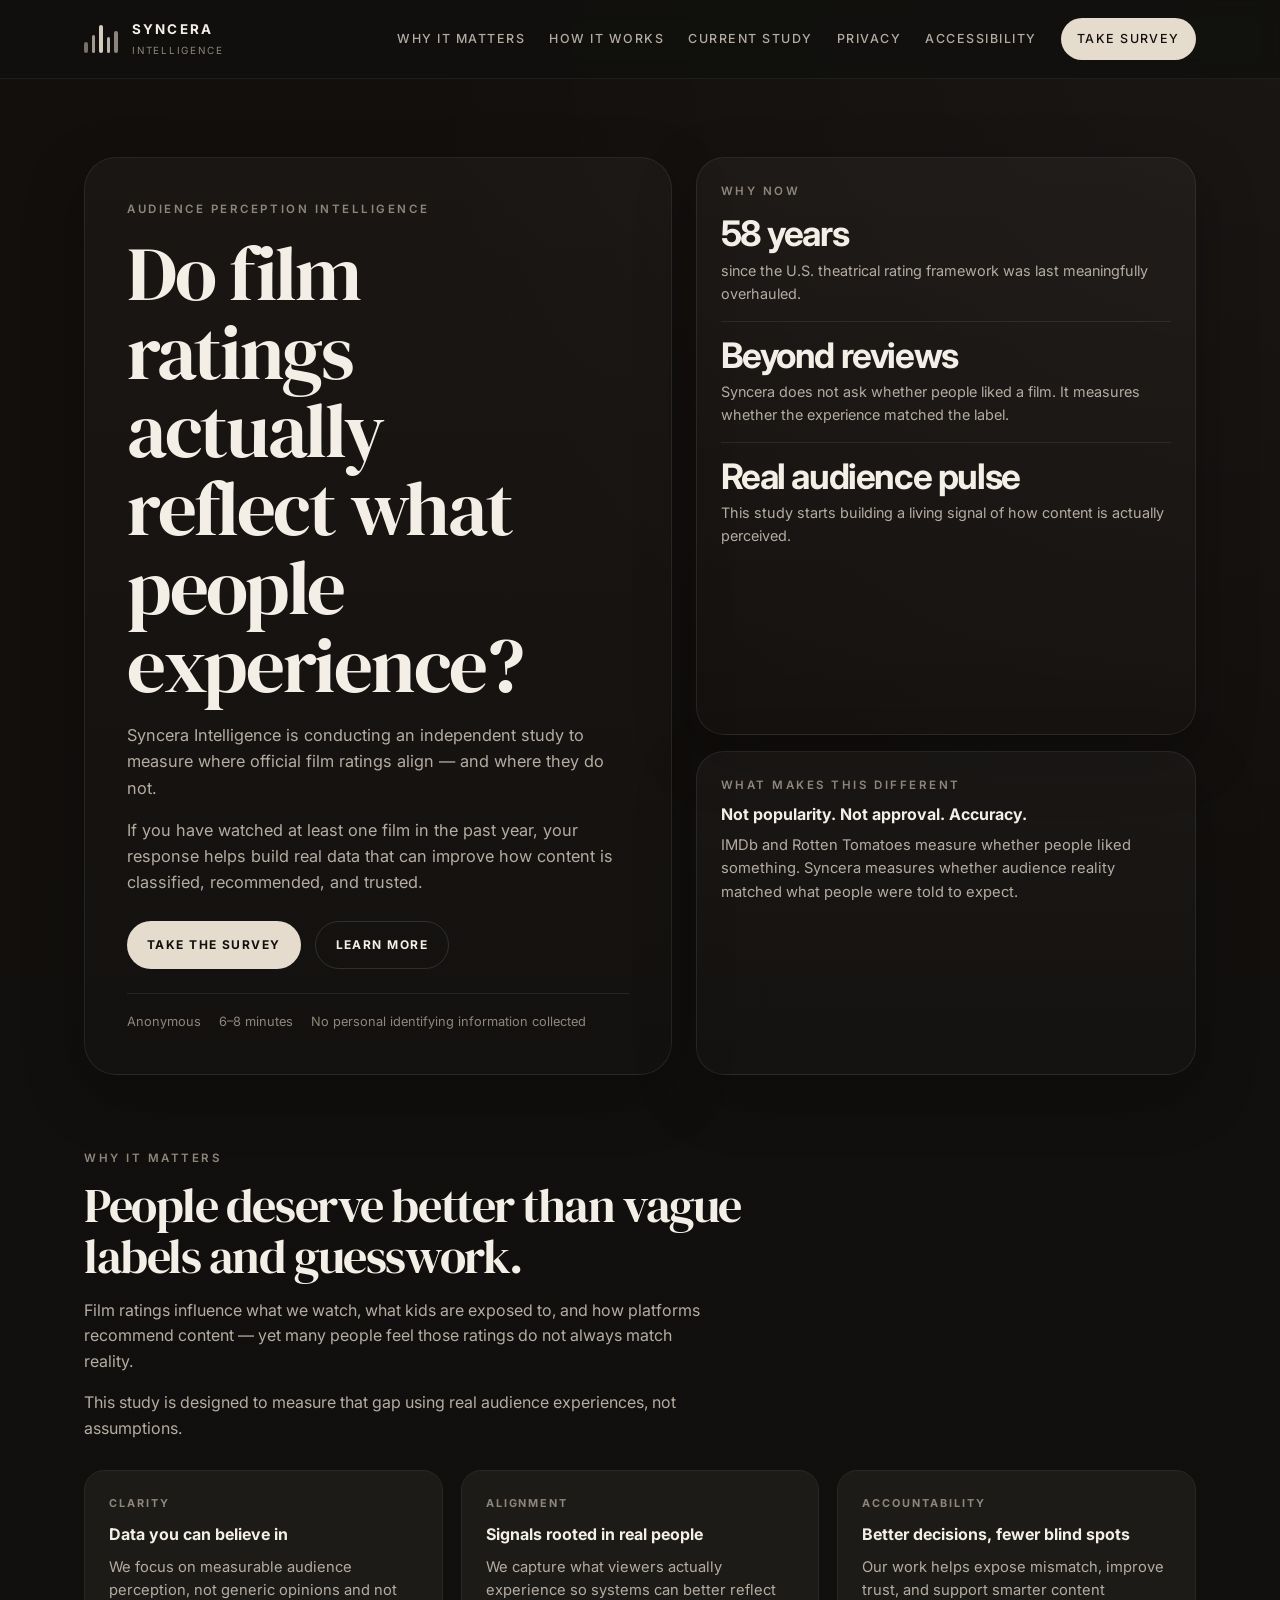
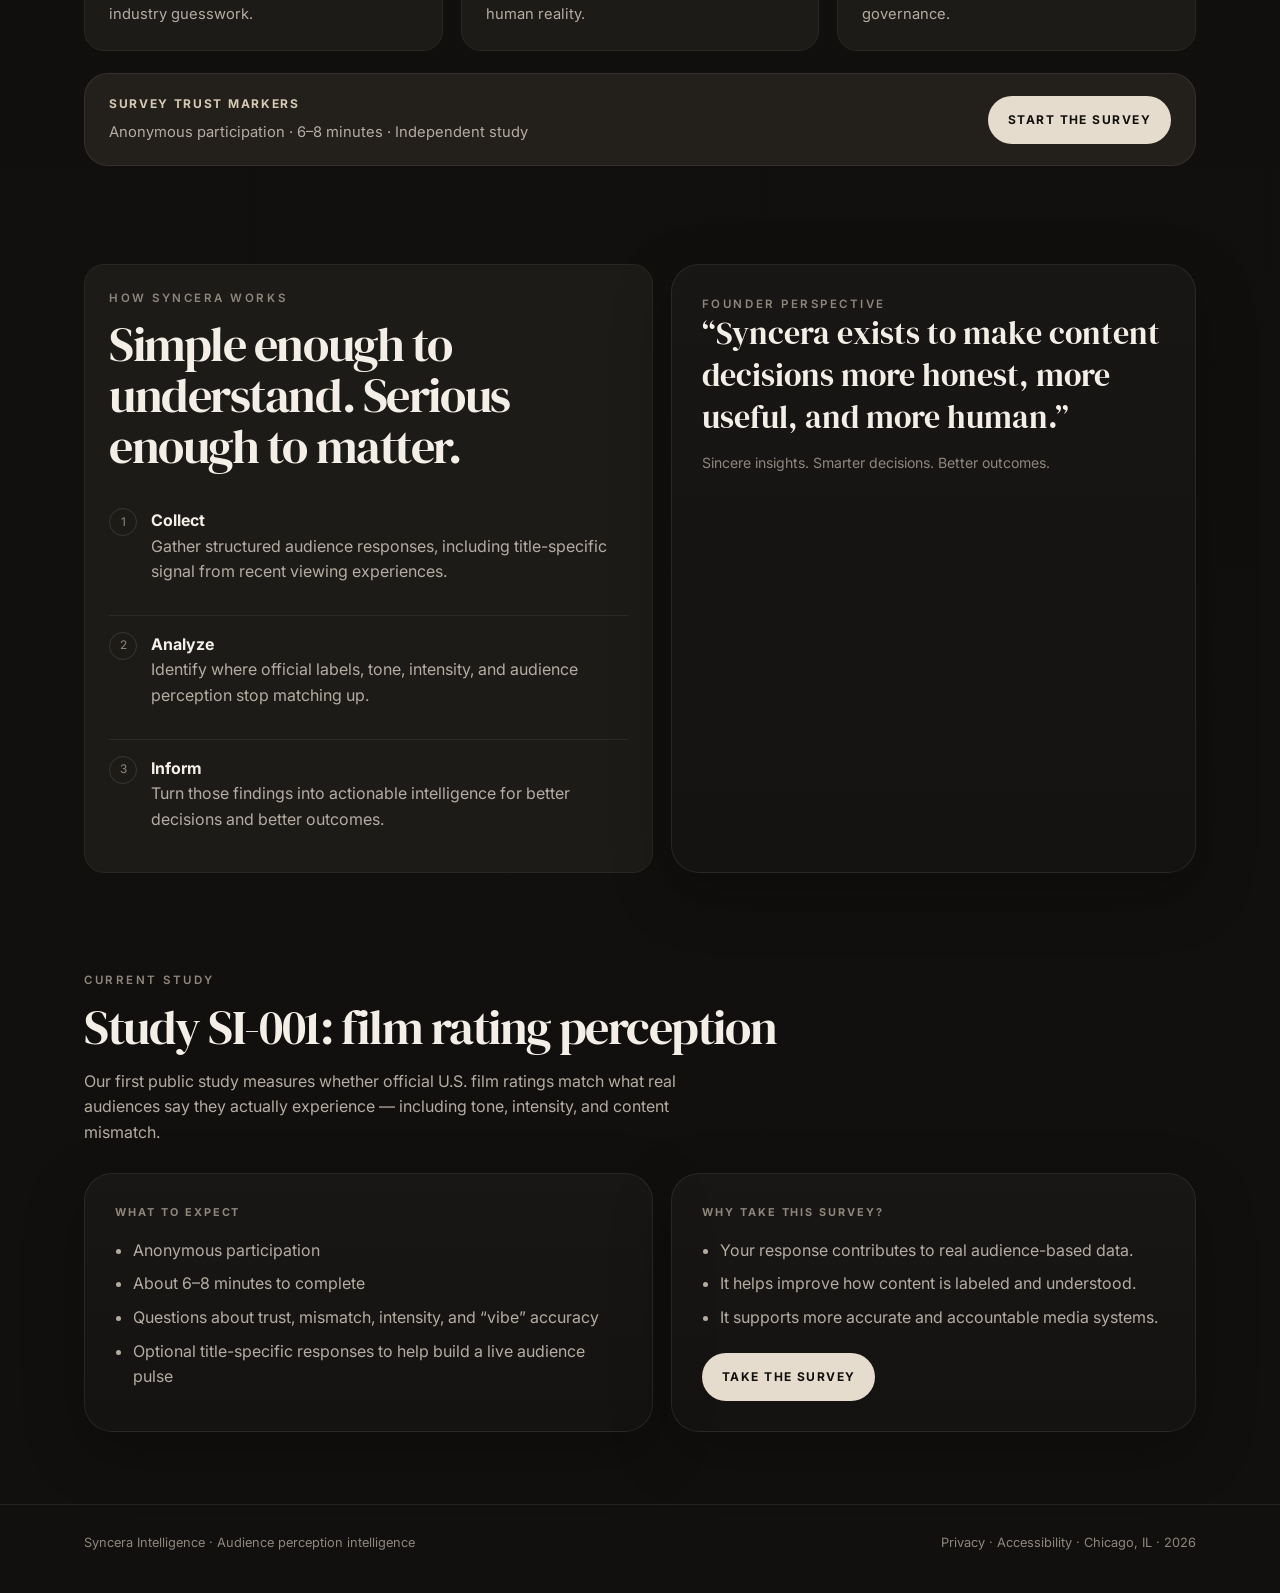
==== commit 7ee71897: "Rename index_accessible.html to index.html" ====
--- a/index.html
+++ b/index.html
@@ -37,10 +37,15 @@
     footer{border-top:1px solid rgba(255,255,255,.08);padding:28px 0 40px;color:var(--soft);font-size:.8rem}.footer-inner{display:flex;justify-content:space-between;gap:16px;align-items:center;flex-wrap:wrap}
     @media (max-width:920px){.hero-grid,.grid-3,.two-col{grid-template-columns:1fr}.hero-copy,.hero-card,.quote,.cta-panel{padding:24px}.nav-links a:not(.cta){display:none}h1{max-width:none}}
     @media (max-width:620px){.hero{padding-top:42px}.nav-inner,.wrap{padding-left:18px;padding-right:18px}h1{font-size:2.55rem}.hero-copy,.hero-card,.quote,.cta-panel{border-radius:24px;padding:22px}.hero-actions{flex-direction:column}.btn{width:100%}.trust-band{padding:18px}}
-  </style>
+  
+:focus{outline:2px solid #e6dccd;outline-offset:2px}
+:focus:not(:focus-visible){outline:none}
+:focus-visible{outline:2px solid #e6dccd;outline-offset:2px}
+
+</style>
 </head>
 <body>
-  <nav class="nav"><div class="nav-inner"><div class="brand"><div class="mark" aria-hidden="true"><span></span><span></span><span></span><span></span><span></span></div><div class="brand-copy"><div class="brand-name">Syncera</div><div class="brand-sub">Intelligence</div></div></div><div class="nav-links"><a href="#why">Why it matters</a><a href="#approach">How it works</a><a href="#study">Current study</a><a href="privacy.html">Privacy</a><a class="cta" href="survey.html">Take survey</a></div></div></nav>
+  <nav class="nav"><div class="nav-inner"><div class="brand"><div class="mark" aria-hidden="true"><span></span><span></span><span></span><span></span><span></span></div><div class="brand-copy"><div class="brand-name">Syncera</div><div class="brand-sub">Intelligence</div></div></div><div class="nav-links"><a href="#why">Why it matters</a><a href="#approach">How it works</a><a href="#study">Current study</a><a href="privacy.html">Privacy</a><a href="accessibility.html">Accessibility</a><a class="cta" href="survey.html">Take survey</a></div></div></nav>
   <main>
     <section class="hero"><div class="wrap hero-grid">
       <div class="hero-copy">
@@ -68,6 +73,6 @@
       <div class="two-col"><div class="cta-panel"><div class="kicker">What to expect</div><ul><li>Anonymous participation</li><li>About 6–8 minutes to complete</li><li>Questions about trust, mismatch, intensity, and “vibe” accuracy</li><li>Optional title-specific responses to help build a live audience pulse</li></ul></div><div class="cta-panel"><div class="kicker">Why take this survey?</div><ul><li>Your response contributes to real audience-based data.</li><li>It helps improve how content is labeled and understood.</li><li>It supports more accurate and accountable media systems.</li></ul><div style="margin-top:22px;"><a class="btn btn-primary" href="survey.html">Take the survey</a></div></div></div>
     </div></section>
   </main>
-  <footer><div class="wrap footer-inner"><div>Syncera Intelligence · Audience perception intelligence</div><div>Chicago, IL · 2026</div></div></footer>
+  <footer><div class="wrap footer-inner"><div>Syncera Intelligence · Audience perception intelligence</div><div><a href="privacy.html">Privacy</a> · <a href="accessibility.html">Accessibility</a> · Chicago, IL · 2026</div></div></footer>
 </body>
-</html>+</html>
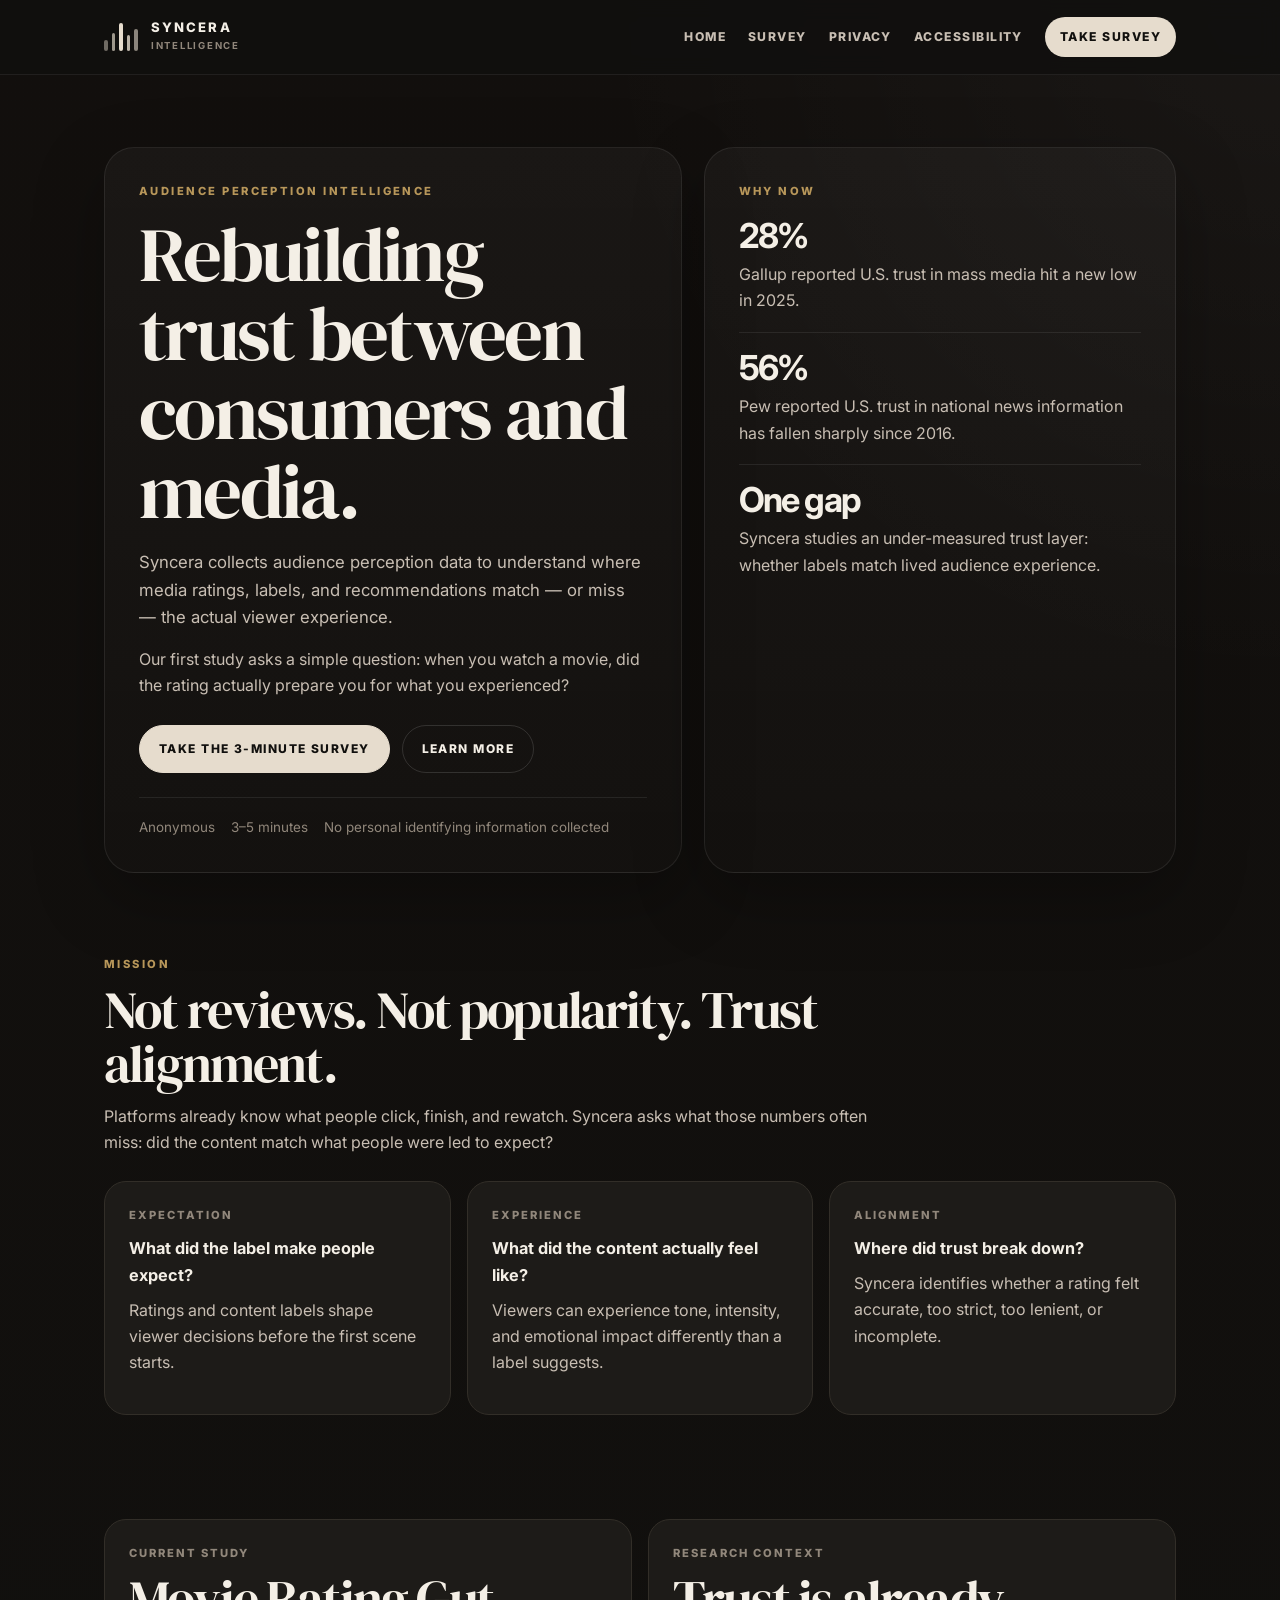
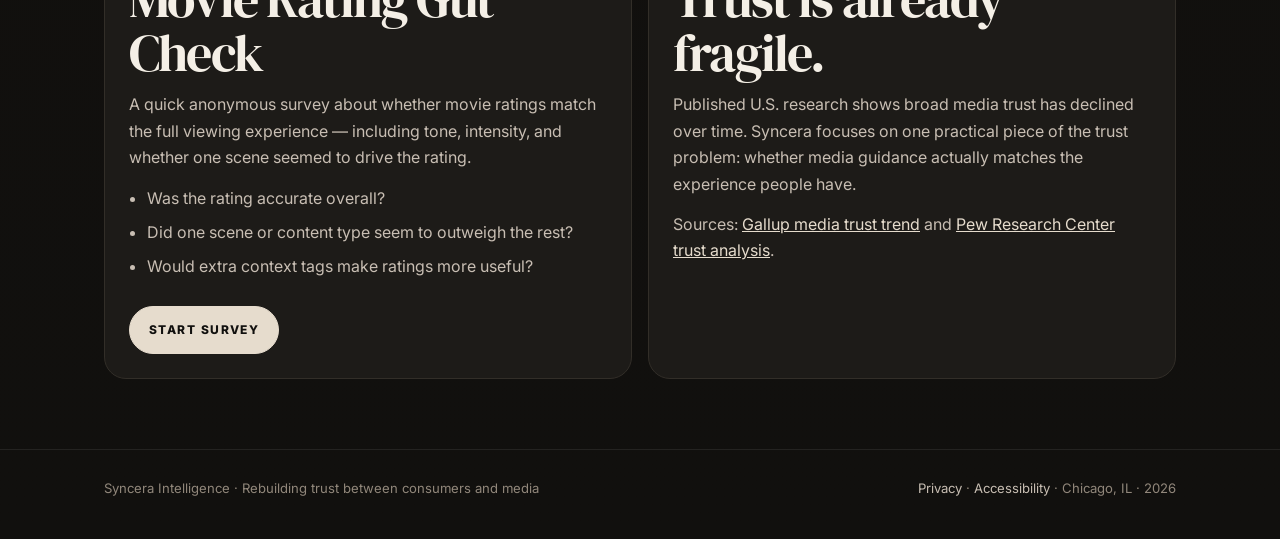
==== commit 08fb676c: "Create index.html" ====
--- a/index.html
+++ b/index.html
@@ -1,78 +1,18 @@
-<!DOCTYPE html>
-<html lang="en">
-<head>
-  <meta charset="UTF-8" />
-  <meta name="viewport" content="width=device-width, initial-scale=1.0" />
-  <title>Syncera Intelligence</title>
-  <link rel="preconnect" href="https://fonts.googleapis.com">
-  <link rel="preconnect" href="https://fonts.gstatic.com" crossorigin>
-  <link href="https://fonts.googleapis.com/css2?family=Inter:wght@300;400;500;600;700&family=DM+Serif+Display:ital@0;1&display=swap" rel="stylesheet">
-  <style>
-    :root{--bg:#11100e;--bg-2:#171614;--panel:#1d1b18;--panel-2:#23201c;--border:#2a2723;--text:#f4efe6;--muted:#b5aca1;--soft:#8f867b;--accent:#e6dccd;--accent-2:#d6c8b3;--max:1160px;--radius:20px;--shadow:0 20px 60px rgba(0,0,0,.25)}
-    *{box-sizing:border-box} html{scroll-behavior:smooth}
-    body{margin:0;background:radial-gradient(circle at top right,rgba(255,255,255,.03),transparent 26%),linear-gradient(180deg,#120f0d 0%,#11100e 100%);color:var(--text);font-family:Inter,system-ui,sans-serif;line-height:1.6}
-    a{text-decoration:none;color:inherit}.wrap{max-width:var(--max);margin:0 auto;padding:0 24px}.eyebrow{color:var(--soft);text-transform:uppercase;letter-spacing:.22em;font-size:.72rem;font-weight:600}
-    .nav{position:sticky;top:0;z-index:50;backdrop-filter:blur(10px);background:rgba(17,16,14,.82);border-bottom:1px solid rgba(255,255,255,.06)}
-    .nav-inner{max-width:var(--max);margin:0 auto;padding:18px 24px;display:flex;align-items:center;justify-content:space-between;gap:16px}
-    .brand{display:flex;align-items:center;gap:14px}.mark{width:34px;height:28px;display:grid;grid-template-columns:repeat(5,1fr);gap:4px;align-items:end}
-    .mark span{display:block;border-radius:999px;background:var(--accent);opacity:.92}.mark span:nth-child(1){height:11px;opacity:.48}.mark span:nth-child(2){height:18px;opacity:.68}.mark span:nth-child(3){height:28px}.mark span:nth-child(4){height:16px;opacity:.8}.mark span:nth-child(5){height:22px;opacity:.58}
-    .brand-copy{display:flex;flex-direction:column;gap:2px}.brand-name{font-size:.84rem;font-weight:700;letter-spacing:.16em;text-transform:uppercase}.brand-sub{font-size:.62rem;color:var(--soft);letter-spacing:.18em;text-transform:uppercase}
-    .nav-links{display:flex;gap:24px;align-items:center}.nav-links a{color:var(--muted);font-size:.78rem;text-transform:uppercase;letter-spacing:.12em;font-weight:500}.nav-links .cta{color:#11100e;background:var(--accent);padding:11px 16px;border-radius:999px}
-    .hero{padding:78px 0 48px}.hero-grid{display:grid;grid-template-columns:1.08fr .92fr;gap:24px;align-items:stretch}
-    .hero-copy{background:linear-gradient(180deg,rgba(255,255,255,.03),rgba(255,255,255,.01));border:1px solid rgba(255,255,255,.08);border-radius:32px;padding:42px;box-shadow:var(--shadow)}
-    h1{margin:16px 0 18px;font-family:"DM Serif Display",serif;font-weight:400;line-height:1.02;letter-spacing:-.03em;font-size:clamp(2.7rem,6vw,5.2rem);max-width:11ch}
-    .hero-copy p{max-width:60ch;color:var(--muted);font-size:1.02rem;margin:0 0 16px}.hero-actions{display:flex;gap:14px;flex-wrap:wrap;margin:26px 0 24px}
-    .btn{display:inline-flex;align-items:center;justify-content:center;min-height:48px;padding:0 20px;border-radius:999px;font-weight:700;text-transform:uppercase;letter-spacing:.12em;font-size:.75rem;transition:.18s ease}
-    .btn-primary{background:var(--accent);color:#11100e}.btn-primary:hover{transform:translateY(-1px)}.btn-secondary{border:1px solid rgba(255,255,255,.12);color:var(--text)}
-    .hero-mini{display:flex;gap:18px;flex-wrap:wrap;color:var(--soft);font-size:.8rem;border-top:1px solid rgba(255,255,255,.08);padding-top:18px}.hero-side{display:grid;gap:16px}
-    .hero-card{border:1px solid rgba(255,255,255,.08);border-radius:28px;padding:24px;background:linear-gradient(180deg,rgba(255,255,255,.035),rgba(255,255,255,.015));box-shadow:var(--shadow)}.hero-card h3{margin:10px 0 8px;font-size:1rem;line-height:1.35}.hero-card p{margin:0;color:var(--muted);font-size:.92rem}
-    .stat{padding:16px 0;border-bottom:1px solid rgba(255,255,255,.08)}.stat:last-child{border-bottom:none}.stat strong{display:block;font-size:2.2rem;line-height:1;letter-spacing:-.04em}.stat span{display:block;margin-top:7px;color:var(--muted);font-size:.9rem}
-    section{padding:26px 0 72px}.section-head{max-width:760px;margin-bottom:28px}
-    h2{margin:12px 0 10px;font-family:"DM Serif Display",serif;font-size:clamp(2rem,4vw,3rem);font-weight:400;line-height:1.06;letter-spacing:-.03em}.section-head p{color:var(--muted);max-width:62ch}
-    .grid-3{display:grid;grid-template-columns:repeat(3,1fr);gap:18px}.card{background:var(--panel);border:1px solid var(--border);border-radius:var(--radius);padding:24px}.card h3{margin:10px 0 8px;font-size:1rem}.card p{margin:0;color:var(--muted);font-size:.92rem}.kicker{color:var(--soft);text-transform:uppercase;letter-spacing:.18em;font-size:.68rem;font-weight:700}
-    .two-col{display:grid;grid-template-columns:1.04fr .96fr;gap:18px}.simple-list{display:grid;gap:14px;margin-top:20px}.simple-item{display:grid;grid-template-columns:28px 1fr;gap:14px;padding:16px 0;border-top:1px solid rgba(255,255,255,.07)}.simple-item:first-child{border-top:none}.num{width:28px;height:28px;border-radius:999px;border:1px solid rgba(255,255,255,.12);display:grid;place-items:center;color:var(--soft);font-size:.74rem}
-    .quote{background:linear-gradient(180deg,rgba(255,255,255,.03),rgba(255,255,255,.015));border:1px solid rgba(255,255,255,.08);border-radius:28px;padding:30px;box-shadow:var(--shadow)}.quote blockquote{margin:0 0 14px;font-family:"DM Serif Display",serif;font-size:clamp(1.35rem,3vw,2rem);line-height:1.3}.quote p{margin:0;color:var(--soft);font-size:.88rem}
-    .trust-band{background:var(--panel-2);border:1px solid rgba(255,255,255,.08);border-radius:24px;padding:20px 24px;display:flex;gap:18px;flex-wrap:wrap;justify-content:space-between;align-items:center;margin-top:22px}.trust-band strong{display:block;font-size:.75rem;letter-spacing:.14em;text-transform:uppercase;color:var(--accent-2);margin-bottom:6px}.trust-band span{color:var(--muted);font-size:.92rem}
-    .cta-panel{background:linear-gradient(180deg,rgba(255,255,255,.03),rgba(255,255,255,.015));border:1px solid rgba(255,255,255,.08);border-radius:28px;padding:30px;box-shadow:var(--shadow)}.cta-panel ul{margin:16px 0 0;padding-left:18px;color:var(--muted)}.cta-panel li{margin:8px 0}
-    footer{border-top:1px solid rgba(255,255,255,.08);padding:28px 0 40px;color:var(--soft);font-size:.8rem}.footer-inner{display:flex;justify-content:space-between;gap:16px;align-items:center;flex-wrap:wrap}
-    @media (max-width:920px){.hero-grid,.grid-3,.two-col{grid-template-columns:1fr}.hero-copy,.hero-card,.quote,.cta-panel{padding:24px}.nav-links a:not(.cta){display:none}h1{max-width:none}}
-    @media (max-width:620px){.hero{padding-top:42px}.nav-inner,.wrap{padding-left:18px;padding-right:18px}h1{font-size:2.55rem}.hero-copy,.hero-card,.quote,.cta-panel{border-radius:24px;padding:22px}.hero-actions{flex-direction:column}.btn{width:100%}.trust-band{padding:18px}}
-  
-:focus{outline:2px solid #e6dccd;outline-offset:2px}
-:focus:not(:focus-visible){outline:none}
-:focus-visible{outline:2px solid #e6dccd;outline-offset:2px}
-
-</style>
-</head>
-<body>
-  <nav class="nav"><div class="nav-inner"><div class="brand"><div class="mark" aria-hidden="true"><span></span><span></span><span></span><span></span><span></span></div><div class="brand-copy"><div class="brand-name">Syncera</div><div class="brand-sub">Intelligence</div></div></div><div class="nav-links"><a href="#why">Why it matters</a><a href="#approach">How it works</a><a href="#study">Current study</a><a href="privacy.html">Privacy</a><a href="accessibility.html">Accessibility</a><a class="cta" href="survey.html">Take survey</a></div></div></nav>
-  <main>
-    <section class="hero"><div class="wrap hero-grid">
-      <div class="hero-copy">
-        <div class="eyebrow">Audience perception intelligence</div>
-        <h1>Do film ratings actually reflect what people experience?</h1>
-        <p>Syncera Intelligence is conducting an independent study to measure where official film ratings align — and where they do not.</p>
-        <p>If you have watched at least one film in the past year, your response helps build real data that can improve how content is classified, recommended, and trusted.</p>
-        <div class="hero-actions"><a class="btn btn-primary" href="survey.html">Take the survey</a><a class="btn btn-secondary" href="#why">Learn more</a></div>
-        <div class="hero-mini"><span>Anonymous</span><span>6–8 minutes</span><span>No personal identifying information collected</span></div>
-      </div>
-      <aside class="hero-side">
-        <div class="hero-card"><div class="eyebrow">Why now</div><div class="stat"><strong>58 years</strong><span>since the U.S. theatrical rating framework was last meaningfully overhauled.</span></div><div class="stat"><strong>Beyond reviews</strong><span>Syncera does not ask whether people liked a film. It measures whether the experience matched the label.</span></div><div class="stat"><strong>Real audience pulse</strong><span>This study starts building a living signal of how content is actually perceived.</span></div></div>
-        <div class="hero-card"><div class="eyebrow">What makes this different</div><h3>Not popularity. Not approval. Accuracy.</h3><p>IMDb and Rotten Tomatoes measure whether people liked something. Syncera measures whether audience reality matched what people were told to expect.</p></div>
-      </aside>
-    </div></section>
-    <section id="why"><div class="wrap"><div class="section-head"><div class="eyebrow">Why it matters</div><h2>People deserve better than vague labels and guesswork.</h2><p>Film ratings influence what we watch, what kids are exposed to, and how platforms recommend content — yet many people feel those ratings do not always match reality.</p><p>This study is designed to measure that gap using real audience experiences, not assumptions.</p></div>
-      <div class="grid-3"><article class="card"><div class="kicker">Clarity</div><h3>Data you can believe in</h3><p>We focus on measurable audience perception, not generic opinions and not industry guesswork.</p></article><article class="card"><div class="kicker">Alignment</div><h3>Signals rooted in real people</h3><p>We capture what viewers actually experience so systems can better reflect human reality.</p></article><article class="card"><div class="kicker">Accountability</div><h3>Better decisions, fewer blind spots</h3><p>Our work helps expose mismatch, improve trust, and support smarter content governance.</p></article></div>
-      <div class="trust-band"><div><strong>Survey trust markers</strong><span>Anonymous participation · 6–8 minutes · Independent study</span></div><a class="btn btn-primary" href="survey.html">Start the survey</a></div>
-    </div></section>
-    <section id="approach"><div class="wrap two-col">
-      <div class="card"><div class="eyebrow">How Syncera works</div><h2>Simple enough to understand. Serious enough to matter.</h2><div class="simple-list"><div class="simple-item"><div class="num">1</div><div><strong>Collect</strong><div style="color:var(--muted)">Gather structured audience responses, including title-specific signal from recent viewing experiences.</div></div></div><div class="simple-item"><div class="num">2</div><div><strong>Analyze</strong><div style="color:var(--muted)">Identify where official labels, tone, intensity, and audience perception stop matching up.</div></div></div><div class="simple-item"><div class="num">3</div><div><strong>Inform</strong><div style="color:var(--muted)">Turn those findings into actionable intelligence for better decisions and better outcomes.</div></div></div></div></div>
-      <div class="quote"><div class="eyebrow">Founder perspective</div><blockquote>“Syncera exists to make content decisions more honest, more useful, and more human.”</blockquote><p>Sincere insights. Smarter decisions. Better outcomes.</p></div>
-    </div></section>
-    <section id="study"><div class="wrap"><div class="section-head"><div class="eyebrow">Current study</div><h2>Study SI-001: film rating perception</h2><p>Our first public study measures whether official U.S. film ratings match what real audiences say they actually experience — including tone, intensity, and content mismatch.</p></div>
-      <div class="two-col"><div class="cta-panel"><div class="kicker">What to expect</div><ul><li>Anonymous participation</li><li>About 6–8 minutes to complete</li><li>Questions about trust, mismatch, intensity, and “vibe” accuracy</li><li>Optional title-specific responses to help build a live audience pulse</li></ul></div><div class="cta-panel"><div class="kicker">Why take this survey?</div><ul><li>Your response contributes to real audience-based data.</li><li>It helps improve how content is labeled and understood.</li><li>It supports more accurate and accountable media systems.</li></ul><div style="margin-top:22px;"><a class="btn btn-primary" href="survey.html">Take the survey</a></div></div></div>
-    </div></section>
-  </main>
-  <footer><div class="wrap footer-inner"><div>Syncera Intelligence · Audience perception intelligence</div><div><a href="privacy.html">Privacy</a> · <a href="accessibility.html">Accessibility</a> · Chicago, IL · 2026</div></div></footer>
-</body>
-</html>
+<!DOCTYPE html><html lang="en"><head>
+<meta charset="UTF-8"><meta name="viewport" content="width=device-width, initial-scale=1.0">
+<title>Syncera Intelligence | Rebuilding Trust Between Consumers and Media</title><meta name="description" content="Syncera collects audience perception data to understand where media ratings, labels, and recommendations match — or miss — the actual viewer experience.">
+<link rel="preconnect" href="https://fonts.googleapis.com"><link rel="preconnect" href="https://fonts.gstatic.com" crossorigin>
+<link href="https://fonts.googleapis.com/css2?family=Inter:wght@300;400;500;600;700;800&family=DM+Serif+Display:ital@0;1&display=swap" rel="stylesheet">
+<link rel="stylesheet" href="style.css"></head><body><a class="skip-link" href="#main">Skip to content</a>
+<nav class="nav" aria-label="Main navigation"><div class="nav-inner">
+<a class="brand" href="index.html" aria-label="Syncera Intelligence home"><div class="mark" aria-hidden="true"><span></span><span></span><span></span><span></span><span></span></div><div><div class="brand-name">Syncera</div><span class="brand-sub">Intelligence</span></div></a>
+<div class="nav-links"><a href="index.html">Home</a><a href="survey.html">Survey</a><a href="privacy.html">Privacy</a><a href="accessibility.html">Accessibility</a><a class="cta" href="survey.html">Take survey</a></div>
+</div></nav>
+<main id="main">
+<section class="hero"><div class="wrap hero-grid">
+<div class="panel"><div class="eyebrow">Audience perception intelligence</div><h1>Rebuilding trust between consumers and media.</h1><p class="lede">Syncera collects audience perception data to understand where media ratings, labels, and recommendations match — or miss — the actual viewer experience.</p><p>Our first study asks a simple question: when you watch a movie, did the rating actually prepare you for what you experienced?</p><div class="actions"><a class="btn btn-primary" href="survey.html">Take the 3-minute survey</a><a class="btn btn-secondary" href="#mission">Learn more</a></div><div class="trust-strip"><span>Anonymous</span><span>3–5 minutes</span><span>No personal identifying information collected</span></div></div>
+<aside class="panel"><div class="eyebrow">Why now</div><div class="stat"><strong>28%</strong><span>Gallup reported U.S. trust in mass media hit a new low in 2025.</span></div><div class="stat"><strong>56%</strong><span>Pew reported U.S. trust in national news information has fallen sharply since 2016.</span></div><div class="stat"><strong>One gap</strong><span>Syncera studies an under-measured trust layer: whether labels match lived audience experience.</span></div></aside>
+</div></section>
+<section id="mission"><div class="wrap"><div class="section-head"><div class="eyebrow">Mission</div><h2>Not reviews. Not popularity. Trust alignment.</h2><p>Platforms already know what people click, finish, and rewatch. Syncera asks what those numbers often miss: did the content match what people were led to expect?</p></div><div class="grid-3"><article class="card"><span class="kicker">Expectation</span><h3>What did the label make people expect?</h3><p>Ratings and content labels shape viewer decisions before the first scene starts.</p></article><article class="card"><span class="kicker">Experience</span><h3>What did the content actually feel like?</h3><p>Viewers can experience tone, intensity, and emotional impact differently than a label suggests.</p></article><article class="card"><span class="kicker">Alignment</span><h3>Where did trust break down?</h3><p>Syncera identifies whether a rating felt accurate, too strict, too lenient, or incomplete.</p></article></div></div></section>
+<section id="study"><div class="wrap two-col"><div class="card"><span class="kicker">Current study</span><h2>Movie Rating Gut Check</h2><p>A quick anonymous survey about whether movie ratings match the full viewing experience — including tone, intensity, and whether one scene seemed to drive the rating.</p><ul class="list"><li>Was the rating accurate overall?</li><li>Did one scene or content type seem to outweigh the rest?</li><li>Would extra context tags make ratings more useful?</li></ul><div class="actions"><a class="btn btn-primary" href="survey.html">Start survey</a></div></div><div class="card source-card"><span class="kicker">Research context</span><h2>Trust is already fragile.</h2><p>Published U.S. research shows broad media trust has declined over time. Syncera focuses on one practical piece of the trust problem: whether media guidance actually matches the experience people have.</p><p>Sources: <a href="https://news.gallup.com/poll/695762/trust-media-new-low.aspx" target="_blank" rel="noopener">Gallup media trust trend</a> and <a href="https://www.pewresearch.org/short-reads/2025/10/29/how-americans-trust-in-information-from-news-organizations-and-social-media-sites-has-changed-over-time/" target="_blank" rel="noopener">Pew Research Center trust analysis</a>.</p></div></div></section>
+</main><footer><div class="wrap footer-inner"><div>Syncera Intelligence · Rebuilding trust between consumers and media</div><div><a href="privacy.html">Privacy</a> · <a href="accessibility.html">Accessibility</a> · Chicago, IL · 2026</div></div></footer></body></html>
--- a/style.css
+++ b/style.css
@@ -0,0 +1,8 @@
+:root{--bg:#11100e;--panel:#1d1b18;--panel2:#24211d;--border:#322e28;--text:#f4efe6;--muted:#c8beb3;--soft:#91877b;--accent:#e6dccd;--gold:#b8975a;--error:#e8a09a;--max:1120px;--shadow:0 24px 70px rgba(0,0,0,.28)}
+*{box-sizing:border-box}html{scroll-behavior:smooth}body{margin:0;background:radial-gradient(circle at top right,rgba(255,255,255,.035),transparent 28%),linear-gradient(180deg,#120f0d,#11100e);color:var(--text);font-family:Inter,system-ui,-apple-system,BlinkMacSystemFont,"Segoe UI",sans-serif;line-height:1.65}a{color:inherit}.skip-link{position:absolute;left:-999px;top:12px;background:var(--accent);color:#11100e;padding:10px 14px;border-radius:999px;z-index:1000;font-weight:800}.skip-link:focus{left:12px}:focus{outline:2px solid var(--accent);outline-offset:3px}:focus:not(:focus-visible){outline:none}:focus-visible{outline:2px solid var(--accent);outline-offset:3px}.wrap{max-width:var(--max);margin:0 auto;padding:0 24px}
+.nav{position:sticky;top:0;z-index:50;backdrop-filter:blur(10px);background:rgba(17,16,14,.86);border-bottom:1px solid rgba(255,255,255,.07)}.nav-inner{max-width:var(--max);margin:0 auto;padding:17px 24px;display:flex;align-items:center;justify-content:space-between;gap:18px}.brand{display:flex;align-items:center;gap:13px;text-decoration:none}.mark{width:34px;height:28px;display:grid;grid-template-columns:repeat(5,1fr);gap:4px;align-items:end}.mark span{display:block;border-radius:999px;background:var(--accent)}.mark span:nth-child(1){height:11px;opacity:.45}.mark span:nth-child(2){height:18px;opacity:.67}.mark span:nth-child(3){height:28px}.mark span:nth-child(4){height:16px;opacity:.8}.mark span:nth-child(5){height:22px;opacity:.58}.brand-name{font-size:.82rem;font-weight:800;letter-spacing:.16em;text-transform:uppercase;line-height:1}.brand-sub{display:block;margin-top:4px;color:var(--soft);font-size:.6rem;font-weight:700;letter-spacing:.18em;text-transform:uppercase}.nav-links{display:flex;align-items:center;gap:22px}.nav-links a{color:var(--muted);text-decoration:none;text-transform:uppercase;letter-spacing:.12em;font-size:.76rem;font-weight:800}.nav-links .cta{background:var(--accent);color:#11100e;padding:10px 15px;border-radius:999px}
+.hero{padding:72px 0 48px}.hero-grid{display:grid;grid-template-columns:1.1fr .9fr;gap:22px;align-items:stretch}.panel{background:linear-gradient(180deg,rgba(255,255,255,.035),rgba(255,255,255,.012));border:1px solid rgba(255,255,255,.08);border-radius:30px;padding:34px;box-shadow:var(--shadow)}.eyebrow,.kicker{color:var(--gold);text-transform:uppercase;letter-spacing:.22em;font-size:.7rem;font-weight:800}.kicker{display:block;margin-bottom:10px;color:var(--soft);letter-spacing:.18em}h1,h2{font-family:"DM Serif Display",serif;font-weight:400;letter-spacing:-.035em;line-height:1.03}h1{font-size:clamp(2.7rem,6vw,5.2rem);margin:14px 0 18px}h2{font-size:clamp(2rem,4.5vw,3.25rem);margin:10px 0 12px}h3{margin:0 0 8px;font-size:1.02rem}p{color:var(--muted);margin:0 0 14px}.lede{font-size:1.05rem;max-width:64ch}.actions{display:flex;gap:12px;flex-wrap:wrap;margin-top:26px}.btn{display:inline-flex;align-items:center;justify-content:center;min-height:48px;padding:0 19px;border-radius:999px;border:1px solid rgba(255,255,255,.13);font-weight:800;text-transform:uppercase;letter-spacing:.12em;font-size:.75rem;text-decoration:none;cursor:pointer}.btn-primary{background:var(--accent);color:#11100e;border-color:var(--accent)}.btn-secondary{background:transparent;color:var(--text)}.trust-strip{margin-top:24px;padding-top:18px;border-top:1px solid rgba(255,255,255,.08);display:flex;gap:16px;flex-wrap:wrap;color:var(--soft);font-size:.84rem}.stat{padding:18px 0;border-bottom:1px solid rgba(255,255,255,.08)}.stat:last-child{border-bottom:0}.stat strong{display:block;color:var(--text);font-size:2.15rem;line-height:1;letter-spacing:-.045em}.stat span{display:block;color:var(--muted);margin-top:8px}
+section{padding:34px 0 70px}.section-head{max-width:800px;margin-bottom:26px}.grid-3{display:grid;grid-template-columns:repeat(3,1fr);gap:16px}.card{background:var(--panel);border:1px solid var(--border);border-radius:22px;padding:24px}.two-col{display:grid;grid-template-columns:1fr 1fr;gap:16px}.list{margin:12px 0 0;padding-left:18px;color:var(--muted)}.list li{margin:8px 0}.source-card a{color:var(--accent)}
+footer{border-top:1px solid rgba(255,255,255,.08);padding:28px 0 40px;color:var(--soft);font-size:.82rem}.footer-inner{display:flex;justify-content:space-between;gap:16px;flex-wrap:wrap}.footer-inner a{color:var(--muted);text-decoration:none}
+.survey-wrap{max-width:820px;margin:0 auto;padding:0 20px}.progress-shell{position:sticky;top:65px;z-index:40;background:rgba(17,16,14,.92);border-bottom:1px solid rgba(255,255,255,.06);backdrop-filter:blur(10px)}.progress-inner{max-width:1120px;margin:0 auto;padding:11px 24px}.progress-info{display:flex;justify-content:space-between;color:var(--soft);font-size:.72rem;text-transform:uppercase;letter-spacing:.12em;margin-bottom:8px}.progress-track{height:8px;background:rgba(255,255,255,.08);border-radius:999px;overflow:hidden}.progress-fill{height:100%;width:0%;background:var(--accent);transition:width .2s}.survey-hero{padding:42px 0 20px}.survey-hero .panel{padding:28px}.form-section{margin:22px 0 10px;color:var(--gold);text-transform:uppercase;letter-spacing:.18em;font-size:.72rem;font-weight:800;display:flex;align-items:center;gap:10px}.form-section:after{content:"";height:1px;background:rgba(255,255,255,.08);flex:1}.q{background:var(--panel);border:1px solid var(--border);border-radius:18px;padding:18px;margin:0 0 12px;scroll-margin-top:145px}.q.has-error{border-color:var(--error)}fieldset{border:0;padding:0;margin:0}legend{font-weight:800;color:var(--text);line-height:1.45;margin-bottom:6px}.note{color:var(--soft);font-size:.86rem;margin-bottom:12px}.req{color:var(--accent);font-size:.72rem;text-transform:uppercase;letter-spacing:.12em;font-weight:800;margin-bottom:8px}.options{display:grid;gap:8px}.option{display:flex;gap:10px;align-items:flex-start;border:1px solid rgba(255,255,255,.08);background:rgba(255,255,255,.015);border-radius:14px;padding:12px;cursor:pointer}.option:hover,.option.selected{border-color:rgba(230,220,205,.42);background:rgba(230,220,205,.05)}.option input{margin-top:3px;accent-color:var(--accent);flex:0 0 auto}input[type=text],textarea,select{width:100%;background:rgba(255,255,255,.025);border:1px solid rgba(255,255,255,.1);border-radius:14px;padding:12px 13px;color:var(--text);font:inherit}select option{color:#11100e}textarea{min-height:92px;resize:vertical}.error{display:none;color:var(--error);font-size:.82rem;margin-top:8px}.q.has-error .error{display:block}.submit-area{text-align:center;margin:30px 0 60px}button.btn{font-family:inherit}.modal-overlay{position:fixed;inset:0;background:rgba(0,0,0,.66);display:none;align-items:center;justify-content:center;padding:20px;z-index:100}.modal-overlay.show{display:flex}.modal{width:min(540px,100%);background:#181614;border:1px solid rgba(255,255,255,.1);border-radius:24px;padding:28px;text-align:center;box-shadow:0 30px 90px rgba(0,0,0,.45)}.modal-mark{width:54px;height:54px;border:1px solid rgba(255,255,255,.14);border-radius:999px;margin:0 auto 14px;display:grid;place-items:center;color:var(--accent)}.disqualify{display:none;margin-top:10px;color:var(--error);background:rgba(232,160,154,.08);border:1px solid rgba(232,160,154,.2);border-radius:14px;padding:12px}
+@media (max-width:900px){.hero-grid,.grid-3,.two-col{grid-template-columns:1fr}.panel{padding:26px}.nav-links a:not(.cta){display:none}}@media (max-width:620px){.wrap,.nav-inner{padding-left:18px;padding-right:18px}.hero{padding-top:44px}.panel,.card{padding:21px;border-radius:24px}h1{font-size:2.55rem}.actions{flex-direction:column}.btn{width:100%}}
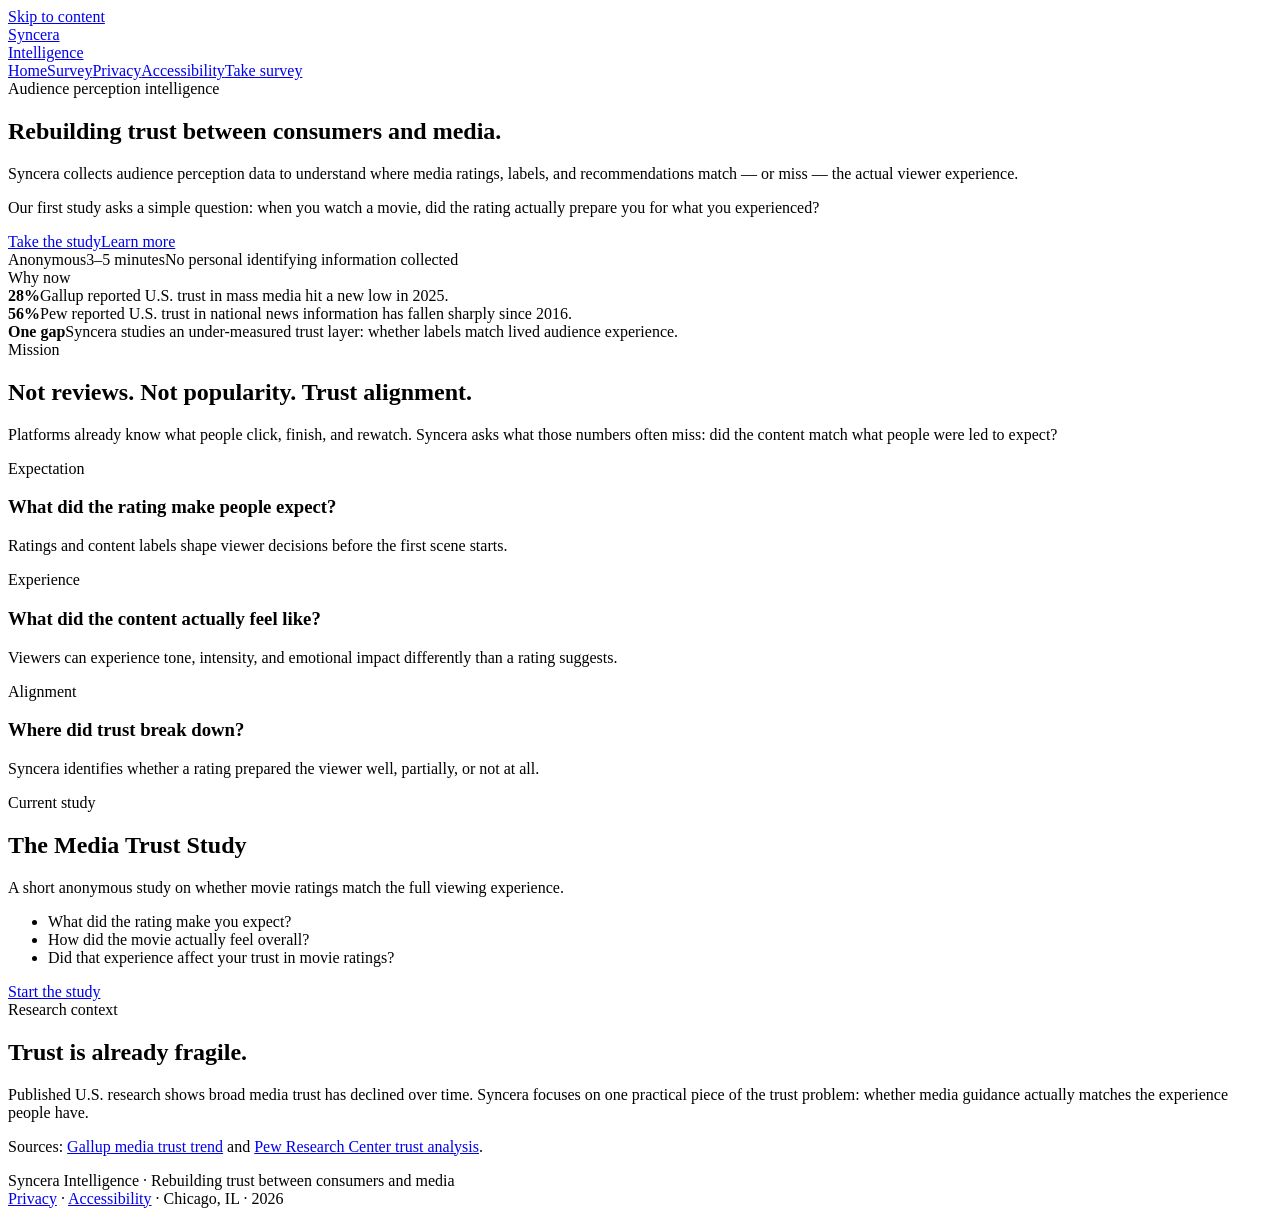
==== commit e3258c4e: "Add files via upload" ====
--- a/index.html
+++ b/index.html
@@ -1,18 +1 @@
-<!DOCTYPE html><html lang="en"><head>
-<meta charset="UTF-8"><meta name="viewport" content="width=device-width, initial-scale=1.0">
-<title>Syncera Intelligence | Rebuilding Trust Between Consumers and Media</title><meta name="description" content="Syncera collects audience perception data to understand where media ratings, labels, and recommendations match — or miss — the actual viewer experience.">
-<link rel="preconnect" href="https://fonts.googleapis.com"><link rel="preconnect" href="https://fonts.gstatic.com" crossorigin>
-<link href="https://fonts.googleapis.com/css2?family=Inter:wght@300;400;500;600;700;800&family=DM+Serif+Display:ital@0;1&display=swap" rel="stylesheet">
-<link rel="stylesheet" href="style.css"></head><body><a class="skip-link" href="#main">Skip to content</a>
-<nav class="nav" aria-label="Main navigation"><div class="nav-inner">
-<a class="brand" href="index.html" aria-label="Syncera Intelligence home"><div class="mark" aria-hidden="true"><span></span><span></span><span></span><span></span><span></span></div><div><div class="brand-name">Syncera</div><span class="brand-sub">Intelligence</span></div></a>
-<div class="nav-links"><a href="index.html">Home</a><a href="survey.html">Survey</a><a href="privacy.html">Privacy</a><a href="accessibility.html">Accessibility</a><a class="cta" href="survey.html">Take survey</a></div>
-</div></nav>
-<main id="main">
-<section class="hero"><div class="wrap hero-grid">
-<div class="panel"><div class="eyebrow">Audience perception intelligence</div><h1>Rebuilding trust between consumers and media.</h1><p class="lede">Syncera collects audience perception data to understand where media ratings, labels, and recommendations match — or miss — the actual viewer experience.</p><p>Our first study asks a simple question: when you watch a movie, did the rating actually prepare you for what you experienced?</p><div class="actions"><a class="btn btn-primary" href="survey.html">Take the 3-minute survey</a><a class="btn btn-secondary" href="#mission">Learn more</a></div><div class="trust-strip"><span>Anonymous</span><span>3–5 minutes</span><span>No personal identifying information collected</span></div></div>
-<aside class="panel"><div class="eyebrow">Why now</div><div class="stat"><strong>28%</strong><span>Gallup reported U.S. trust in mass media hit a new low in 2025.</span></div><div class="stat"><strong>56%</strong><span>Pew reported U.S. trust in national news information has fallen sharply since 2016.</span></div><div class="stat"><strong>One gap</strong><span>Syncera studies an under-measured trust layer: whether labels match lived audience experience.</span></div></aside>
-</div></section>
-<section id="mission"><div class="wrap"><div class="section-head"><div class="eyebrow">Mission</div><h2>Not reviews. Not popularity. Trust alignment.</h2><p>Platforms already know what people click, finish, and rewatch. Syncera asks what those numbers often miss: did the content match what people were led to expect?</p></div><div class="grid-3"><article class="card"><span class="kicker">Expectation</span><h3>What did the label make people expect?</h3><p>Ratings and content labels shape viewer decisions before the first scene starts.</p></article><article class="card"><span class="kicker">Experience</span><h3>What did the content actually feel like?</h3><p>Viewers can experience tone, intensity, and emotional impact differently than a label suggests.</p></article><article class="card"><span class="kicker">Alignment</span><h3>Where did trust break down?</h3><p>Syncera identifies whether a rating felt accurate, too strict, too lenient, or incomplete.</p></article></div></div></section>
-<section id="study"><div class="wrap two-col"><div class="card"><span class="kicker">Current study</span><h2>Movie Rating Gut Check</h2><p>A quick anonymous survey about whether movie ratings match the full viewing experience — including tone, intensity, and whether one scene seemed to drive the rating.</p><ul class="list"><li>Was the rating accurate overall?</li><li>Did one scene or content type seem to outweigh the rest?</li><li>Would extra context tags make ratings more useful?</li></ul><div class="actions"><a class="btn btn-primary" href="survey.html">Start survey</a></div></div><div class="card source-card"><span class="kicker">Research context</span><h2>Trust is already fragile.</h2><p>Published U.S. research shows broad media trust has declined over time. Syncera focuses on one practical piece of the trust problem: whether media guidance actually matches the experience people have.</p><p>Sources: <a href="https://news.gallup.com/poll/695762/trust-media-new-low.aspx" target="_blank" rel="noopener">Gallup media trust trend</a> and <a href="https://www.pewresearch.org/short-reads/2025/10/29/how-americans-trust-in-information-from-news-organizations-and-social-media-sites-has-changed-over-time/" target="_blank" rel="noopener">Pew Research Center trust analysis</a>.</p></div></div></section>
-</main><footer><div class="wrap footer-inner"><div>Syncera Intelligence · Rebuilding trust between consumers and media</div><div><a href="privacy.html">Privacy</a> · <a href="accessibility.html">Accessibility</a> · Chicago, IL · 2026</div></div></footer></body></html>+<!DOCTYPE html><html lang="en"><head><meta charset="UTF-8"><meta name="viewport" content="width=device-width, initial-scale=1.0"><title>Syncera Intelligence | Rebuilding Trust Between Consumers and Media</title><meta name="description" content="Syncera collects audience perception data to understand where media ratings, labels, and recommendations match — or miss — the actual viewer experience."><link rel="preconnect" href="https://fonts.googleapis.com"><link rel="preconnect" href="https://fonts.gstatic.com" crossorigin><link href="https://fonts.googleapis.com/css2?family=Inter:wght@300;400;500;600;700;800&family=DM+Serif+Display:ital@0;1&display=swap" rel="stylesheet"><link rel="stylesheet" href="style.css"></head><body><a class="skip-link" href="#main">Skip to content</a><nav class="nav" aria-label="Main navigation"><div class="nav-inner"><a class="brand" href="index.html" aria-label="Syncera Intelligence home"><div class="mark" aria-hidden="true"><span></span><span></span><span></span><span></span><span></span></div><div><div class="brand-name">Syncera</div><span class="brand-sub">Intelligence</span></div></a><div class="nav-links"><a href="index.html">Home</a><a href="survey.html">Survey</a><a href="privacy.html">Privacy</a><a href="accessibility.html">Accessibility</a><a class="cta" href="survey.html">Take survey</a></div></div></nav><main id="main"><section class="hero"><div class="wrap hero-grid"><div class="panel"><div class="eyebrow">Audience perception intelligence</div><h1>Rebuilding trust between consumers and media.</h1><p class="lede">Syncera collects audience perception data to understand where media ratings, labels, and recommendations match — or miss — the actual viewer experience.</p><p>Our first study asks a simple question: when you watch a movie, did the rating actually prepare you for what you experienced?</p><div class="actions"><a class="btn btn-primary" href="survey.html">Take the study</a><a class="btn btn-secondary" href="#mission">Learn more</a></div><div class="trust-strip"><span>Anonymous</span><span>3–5 minutes</span><span>No personal identifying information collected</span></div></div><aside class="panel"><div class="eyebrow">Why now</div><div class="stat"><strong>28%</strong><span>Gallup reported U.S. trust in mass media hit a new low in 2025.</span></div><div class="stat"><strong>56%</strong><span>Pew reported U.S. trust in national news information has fallen sharply since 2016.</span></div><div class="stat"><strong>One gap</strong><span>Syncera studies an under-measured trust layer: whether labels match lived audience experience.</span></div></aside></div></section><section id="mission"><div class="wrap"><div class="section-head"><div class="eyebrow">Mission</div><h2>Not reviews. Not popularity. Trust alignment.</h2><p>Platforms already know what people click, finish, and rewatch. Syncera asks what those numbers often miss: did the content match what people were led to expect?</p></div><div class="grid-3"><article class="card"><span class="kicker">Expectation</span><h3>What did the rating make people expect?</h3><p>Ratings and content labels shape viewer decisions before the first scene starts.</p></article><article class="card"><span class="kicker">Experience</span><h3>What did the content actually feel like?</h3><p>Viewers can experience tone, intensity, and emotional impact differently than a rating suggests.</p></article><article class="card"><span class="kicker">Alignment</span><h3>Where did trust break down?</h3><p>Syncera identifies whether a rating prepared the viewer well, partially, or not at all.</p></article></div></div></section><section id="study"><div class="wrap two-col"><div class="card"><span class="kicker">Current study</span><h2>The Media Trust Study</h2><p>A short anonymous study on whether movie ratings match the full viewing experience.</p><ul class="list"><li>What did the rating make you expect?</li><li>How did the movie actually feel overall?</li><li>Did that experience affect your trust in movie ratings?</li></ul><div class="actions"><a class="btn btn-primary" href="survey.html">Start the study</a></div></div><div class="card source-card"><span class="kicker">Research context</span><h2>Trust is already fragile.</h2><p>Published U.S. research shows broad media trust has declined over time. Syncera focuses on one practical piece of the trust problem: whether media guidance actually matches the experience people have.</p><p>Sources: <a href="https://news.gallup.com/poll/695762/trust-media-new-low.aspx" target="_blank" rel="noopener">Gallup media trust trend</a> and <a href="https://www.pewresearch.org/short-reads/2025/10/29/how-americans-trust-in-information-from-news-organizations-and-social-media-sites-has-changed-over-time/" target="_blank" rel="noopener">Pew Research Center trust analysis</a>.</p></div></div></section></main><footer><div class="wrap footer-inner"><div>Syncera Intelligence · Rebuilding trust between consumers and media</div><div><a href="privacy.html">Privacy</a> · <a href="accessibility.html">Accessibility</a> · Chicago, IL · 2026</div></div></footer></body></html>
